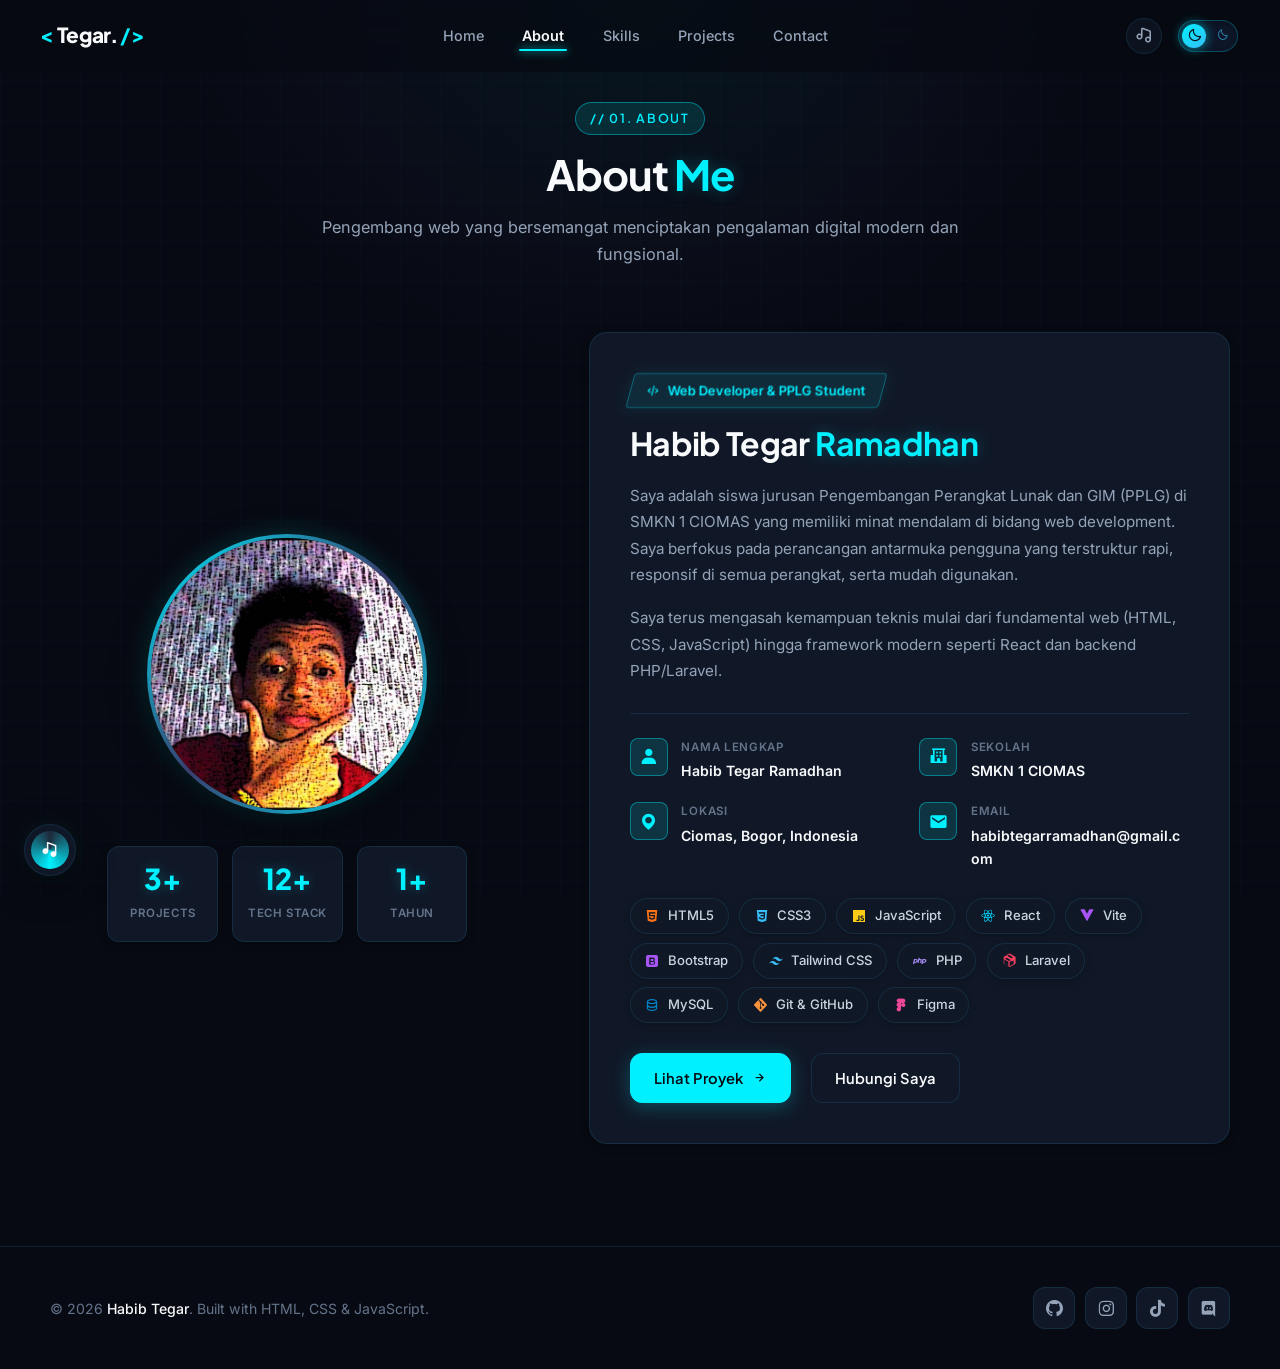
==== about.html @ 748db9e9 "feat: add preloader and global styles across all pages" ====
<!DOCTYPE html>
<html lang="id">
<head>
    <meta charset="UTF-8" />
    <meta name="viewport" content="width=device-width, initial-scale=1.0" />
    <meta name="description" content="About Habib Tegar Ramadhan - Web Developer from SMKN 1 CIOMAS." />
    <title>About | Habib Tegar</title>
    <link rel="preconnect" href="https://fonts.googleapis.com" />
    <link rel="preconnect" href="https://fonts.gstatic.com" crossorigin />
    <link href="https://fonts.googleapis.com/css2?family=Inter:wght@300;400;500;600;700&family=Plus+Jakarta+Sans:wght@400;500;600;700;800&display=swap" rel="stylesheet" />
    <link href="https://unpkg.com/boxicons@2.1.4/css/boxicons.min.css" rel="stylesheet" />
    <link rel="stylesheet" href="css/global.css" />
    <link rel="stylesheet" href="css/about.css" />
    <link rel="stylesheet" href="css/music-player.css" />

    <!-- Prevent Theme FOUC -->
    <script>
        (function() {
            try {
                var theme = localStorage.getItem('portfolio-theme') || 'dark';
                document.documentElement.setAttribute('data-theme', theme);
            } catch (e) {}
        })();
    </script>
</head>
<body>
    <!-- ===== PRELOADER / LOADING SCREEN ===== -->
    <div id="preloader" class="preloader">
        <div class="preloader-content">
            <div class="tech-spinner">
                <div class="spinner-ring outer"></div>
                <div class="spinner-ring inner"></div>
                <div class="spinner-core"></div>
            </div>
            <p class="preloader-text">INITIALIZING SYSTEM<span class="cursor-blink">...</span></p>
        </div>
    </div>

    <nav class="navbar" id="navbar">
        <a href="index.html" class="logo">
            <span class="logo-bracket">&lt; </span>Tegar.<span class="logo-bracket"> /&gt;</span>
        </a>
        <ul class="nav-links" id="navLinks">
            <li><a href="index.html" class="nav-link">Home</a></li>
            <li><a href="about.html" class="nav-link active">About</a></li>
            <li><a href="skill.html" class="nav-link">Skills</a></li>
            <li><a href="projek.html" class="nav-link">Projects</a></li>
            <li><a href="contact.html" class="nav-link">Contact</a></li>
        </ul>
        <div class="nav-actions">
            <button class="nav-music-btn" id="navMusicBtn" type="button" aria-label="Putar Musik" title="Putar Musik">
                <i class='bx bx-music' id="navMusicIcon"></i>
            </button>
            <button class="theme-toggle" id="themeToggle" type="button" aria-label="Ganti ke Light Mode" title="Ganti Mode Tema">
                <span class="theme-toggle-track">
                    <span class="theme-toggle-icon-sun" aria-hidden="true"><i class='bx bx-sun'></i></span>
                    <span class="theme-toggle-icon-moon" aria-hidden="true"><i class='bx bx-moon'></i></span>
                    <span class="theme-toggle-thumb">
                        <i class='bx bx-moon thumb-icon-moon' aria-hidden="true"></i>
                        <i class='bx bx-sun thumb-icon-sun' aria-hidden="true"></i>
                    </span>
                </span>
            </button>
            <button class="hamburger" id="hamburger" aria-label="Toggle menu" aria-expanded="false">
                <span></span><span></span><span></span>
            </button>
        </div>
        <div class="nav-overlay" id="navOverlay"></div>
    </nav>

    <section class="about-section" id="about">
        <div class="about-container">
            <div class="section-header" data-aos="fade-up">
                <span class="section-tag">// 01. ABOUT</span>
                <h1 class="section-title">About <span class="accent-text">Me</span></h1>
                <p class="section-subtitle">Pengembang web yang bersemangat menciptakan pengalaman digital modern dan fungsional.</p>
            </div>

            <div class="about-grid">
                <!-- Left Column: Photo & Stats -->
                <div class="about-left-col" data-aos="fade-up">
                    <div class="about-photo-wrapper">
                        <img src="img/webcam-toy-photo2.jpg" alt="Habib Tegar" class="about-photo" />
                    </div>
                    <div class="stats-row">
                        <div class="stat-card">
                            <span class="stat-number" id="projects-done-count" data-count="3">0</span>
                            <span class="stat-label">Projects</span>
                        </div>
                        <div class="stat-card">
                            <span class="stat-number" data-count="12">0</span>
                            <span class="stat-label">Tech Stack</span>
                        </div>
                        <div class="stat-card">
                            <span class="stat-number" data-count="1">0</span>
                            <span class="stat-label">Tahun</span>
                        </div>
                    </div>
                </div>

                <!-- Right Column: Bio & Info Details -->
                <div class="about-right-col" data-aos="fade-up" data-aos-delay="100">
                    <div class="about-bio-card">
                        <div class="about-role-tag">
                            <i class='bx bx-code-alt'></i>
                            <span>Web Developer &amp; PPLG Student</span>
                        </div>
                        <h2 class="about-heading">Habib Tegar <span class="accent-text">Ramadhan</span></h2>
                        
                        <p class="about-text">
                            Saya adalah siswa jurusan Pengembangan Perangkat Lunak dan GIM (PPLG) di SMKN 1 CIOMAS yang memiliki minat mendalam di bidang web development. Saya berfokus pada perancangan antarmuka pengguna yang terstruktur rapi, responsif di semua perangkat, serta mudah digunakan.
                        </p>
                        <p class="about-text">
                            Saya terus mengasah kemampuan teknis mulai dari fundamental web (HTML, CSS, JavaScript) hingga framework modern seperti React dan backend PHP/Laravel.
                        </p>

                        <!-- Details Grid -->
                        <div class="about-details-grid">
                            <div class="detail-item">
                                <div class="detail-icon"><i class='bx bxs-user'></i></div>
                                <div class="detail-meta">
                                    <span class="detail-label">Nama Lengkap</span>
                                    <span class="detail-value">Habib Tegar Ramadhan</span>
                                </div>
                            </div>
                            <div class="detail-item">
                                <div class="detail-icon"><i class='bx bxs-school'></i></div>
                                <div class="detail-meta">
                                    <span class="detail-label">Sekolah</span>
                                    <span class="detail-value">SMKN 1 CIOMAS</span>
                                </div>
                            </div>
                            <div class="detail-item">
                                <div class="detail-icon"><i class='bx bxs-map'></i></div>
                                <div class="detail-meta">
                                    <span class="detail-label">Lokasi</span>
                                    <span class="detail-value">Ciomas, Bogor, Indonesia</span>
                                </div>
                            </div>
                            <div class="detail-item">
                                <div class="detail-icon"><i class='bx bxs-envelope'></i></div>
                                <div class="detail-meta">
                                    <span class="detail-label">Email</span>
                                    <a href="mailto:habibtegarramadhan@gmail.com" class="detail-value">habibtegarramadhan@gmail.com</a>
                                </div>
                            </div>
                        </div>

                        <!-- Skill Pills (Tech Stack Badges) -->
                        <div class="skills-pills">
                            <span class="skill-pill skill-pill-html"><i class='bx bxl-html5'></i> HTML5</span>
                            <span class="skill-pill skill-pill-css"><i class='bx bxl-css3'></i> CSS3</span>
                            <span class="skill-pill skill-pill-js"><i class='bx bxl-javascript'></i> JavaScript</span>
                            <span class="skill-pill skill-pill-react"><i class='bx bxl-react'></i> React</span>
                            <span class="skill-pill skill-pill-vite"><svg viewBox="0 0 24 24" fill="currentColor"><path d="M21.578 3.036L12.784 18.57a.9.9 0 0 1-1.568 0L2.422 3.036a.9.9 0 0 1 .784-1.343h4.632c.338 0 .647.19.799.493L12 8.79l3.363-6.604a.9.9 0 0 1 .8-.493h4.631a.9.9 0 0 1 .784 1.343z"/></svg> Vite</span>
                            <span class="skill-pill skill-pill-bootstrap"><i class='bx bxl-bootstrap'></i> Bootstrap</span>
                            <span class="skill-pill skill-pill-tailwind"><i class='bx bxl-tailwind-css'></i> Tailwind CSS</span>
                            <span class="skill-pill skill-pill-php"><i class='bx bxl-php'></i> PHP</span>
                            <span class="skill-pill skill-pill-laravel"><svg viewBox="0 0 24 24" fill="currentColor" xmlns="http://www.w3.org/2000/svg"><path d="m20.942 5.093-6.974-4.026a1.94 1.94 0 0 0-1.936 0L5.058 5.093A1.936 1.936 0 0 0 4.09 6.77v8.052c0 .694.37 1.334.968 1.677l6.974 4.026c.6.346 1.336.346 1.936 0l6.974-4.026a1.937 1.937 0 0 0 .968-1.677V6.77c0-.694-.37-1.334-.968-1.677ZM12 2.766l6.006 3.468-2.616 1.51L9.384 4.276 12 2.766Zm-1 16.968-6.006-3.468V9.702l6.006 3.468v6.564Zm1-7.72L5.994 8.546l2.616-1.51 6.006 3.468-2.616 1.51Zm7 4.252-6.006 3.468v-6.564l2.616-1.51V13.2l3.39-1.956v3.022Z"/></svg> Laravel</span>
                            <span class="skill-pill skill-pill-mysql"><i class='bx bx-data'></i> MySQL</span>
                            <span class="skill-pill skill-pill-git"><i class='bx bxl-git'></i> Git &amp; GitHub</span>
                            <span class="skill-pill skill-pill-figma"><i class='bx bxl-figma'></i> Figma</span>
                        </div>

                        <div class="about-actions">
                            <a href="projek.html" class="btn btn-primary">
                                <span>Lihat Proyek</span>
                                <i class='bx bx-right-arrow-alt'></i>
                            </a>
                            <a href="contact.html" class="btn btn-outline">
                                <span>Hubungi Saya</span>
                            </a>
                        </div>
                    </div>
                </div>
            </div>
        </div>
    </section>

    <!-- ===== FOOTER ===== -->
    <footer class="site-footer">
        <div class="footer-content">
            <p class="footer-text">&copy; 2026 <span>Habib Tegar</span>. Built with HTML, CSS &amp; JavaScript.</p>
            <div class="footer-social">
                <a href="https://github.com/habibtegar" target="_blank" rel="noopener" class="social-link" aria-label="GitHub"><i class='bx bxl-github'></i></a>
                <a href="https://www.instagram.com/hbibtegar_" target="_blank" rel="noopener" class="social-link" aria-label="Instagram"><i class='bx bxl-instagram'></i></a>
                <a href="https://www.tiktok.com/@garrzyy_" target="_blank" rel="noopener" class="social-link" aria-label="TikTok"><i class='bx bxl-tiktok'></i></a>
                <a href="https://discord.com/users/1358819591249203414" target="_blank" rel="noopener" class="social-link" aria-label="Discord"><i class='bx bxl-discord'></i></a>
            </div>
        </div>
    </footer>

    <script src="js/projects-data.js"></script>
    <script src="js/main.js"></script>
    <script src="js/music-player.js"></script>
</body>
</html>
---- css/global.css ----
/* ============================================
   GLOBAL CSS — Modern Dark & Light Mode Support
   Habib Tegar Portfolio
   ============================================ */

@import url('https://fonts.googleapis.com/css2?family=Inter:wght@300;400;500;600;700&family=Plus+Jakarta+Sans:wght@400;500;600;700;800&display=swap');

/* ===== CSS DESIGN TOKENS (DARK MODE DEFAULT) ===== */
:root {
    color-scheme: dark;

    /* Rich Dark Canvas */
    --bg:                    #070a12;
    --bg-alt:                #0c121e;
    --bg-secondary:          #111a2c;
    --surface:               #101827;
    --surface-hover:         #172236;
    --surface-border:        rgba(56, 189, 248, 0.12);
    --surface-border-hover:  rgba(0, 240, 255, 0.4);

    /* Primary Accent: Vibrant Cyan / Electric Blue */
    --cyan:                  #00f0ff;
    --cyan-dim:              rgba(0, 240, 255, 0.12);
    --cyan-glow:             rgba(0, 240, 255, 0.25);
    --accent:                var(--cyan);
    --accent-dim:            var(--cyan-dim);
    --accent-glow:           var(--cyan-glow);

    /* Secondary Accent: Futuristic Electric Purple */
    --purple:                #818cf8;
    --purple-dim:            rgba(129, 140, 248, 0.12);
    --purple-glow:           rgba(129, 140, 248, 0.25);

    /* Text Colors */
    --text-primary:          #f8fafc;
    --text-secondary:        #94a3b8;
    --text-muted:            #64748b;
    --text-light:            #cbd5e1;

    /* Status Colors */
    --success:               #22c55e;

    /* Layout & Radius */
    --nav-h:                 72px;
    --radius-sm:             8px;
    --radius-md:             12px;
    --radius-lg:             18px;
    --radius-full:           9999px;

    /* Spacing */
    --container-max:         1180px;
    --section-pad-x:         clamp(1.25rem, 5vw, 2.5rem);
    --section-pad-y:         clamp(4.5rem, 8vw, 7rem);

    /* Shadows & Glows */
    --shadow-sm:             0 2px 10px rgba(0, 0, 0, 0.3);
    --shadow-md:             0 8px 25px rgba(0, 0, 0, 0.45);
    --shadow-lg:             0 16px 45px rgba(0, 0, 0, 0.55);
    --shadow-cyan:           0 0 20px rgba(0, 240, 255, 0.2);

    /* Background FX */
    --grid-line:             rgba(0, 240, 255, 0.018);
    --ambient-glow:          radial-gradient(ellipse at 50% 0%, rgba(0, 240, 255, 0.05) 0%, rgba(129, 140, 248, 0.03) 45%, transparent 70%);

    /* Navbar */
    --nav-bg:                rgba(7, 10, 18, 0.65);
    --nav-bg-scrolled:       rgba(7, 10, 18, 0.92);
    --nav-border:            transparent;
    --nav-border-scrolled:   var(--surface-border);

    /* Primary Button */
    --btn-primary-bg:        var(--cyan);
    --btn-primary-text:      #070a12;
    --btn-primary-hover:     #1ae8f8;
    --btn-primary-shadow:    0 4px 18px rgba(0, 240, 255, 0.25);
    --btn-primary-hover-shadow: 0 6px 24px rgba(0, 240, 255, 0.4);

    /* Form Inputs */
    --input-bg:              var(--bg-secondary);
    --input-border:          var(--surface-border);

    /* Photo & Badges */
    --photo-border-grad:     linear-gradient(135deg, var(--cyan) 0%, rgba(129, 140, 248, 0.4) 50%, var(--cyan) 100%);
    --photo-shadow:          0 10px 35px rgba(0, 0, 0, 0.6), 0 0 25px rgba(0, 240, 255, 0.22);
    --photo-shadow-hover:    0 14px 45px rgba(0, 0, 0, 0.7), 0 0 35px rgba(0, 240, 255, 0.35);
    --tech-badge-bg:         rgba(12, 18, 30, 0.92);
    --tech-badge-shadow:     0 4px 20px rgba(0, 0, 0, 0.55);

    /* Music Player */
    --player-bg:             rgba(16, 24, 39, 0.94);
    --player-shadow:         0 10px 35px rgba(0, 0, 0, 0.55), 0 0 20px rgba(0, 240, 255, 0.08);
    --disc-bg:               #1e293b;

    /* Theme Toggle Switch */
    --toggle-track-bg:       #0d1527;
    --toggle-track-border:   rgba(0, 240, 255, 0.25);
    --toggle-thumb-bg:       linear-gradient(135deg, #00f0ff, #38bdf8);
    --toggle-thumb-color:    #070a12;
    --toggle-thumb-shadow:   0 0 12px rgba(0, 240, 255, 0.6);

    --transition:            0.28s cubic-bezier(0.4, 0, 0.2, 1);
}

/* ===== LIGHT MODE DESIGN TOKENS ===== */
[data-theme="light"] {
    color-scheme: light;

    /* Clean, Elegant Light Canvas */
    --bg:                    #f8fafc;
    --bg-alt:                #f1f5f9;
    --bg-secondary:          #eef2f7;
    --surface:               #ffffff;
    --surface-hover:         #f8fafc;
    --surface-border:        rgba(15, 23, 42, 0.09);
    --surface-border-hover:  rgba(2, 132, 199, 0.38);

    /* Soft, Vibrant Cyan / Sky Accent */
    --cyan:                  #0284c7;
    --cyan-dim:              rgba(2, 132, 199, 0.09);
    --cyan-glow:             rgba(2, 132, 199, 0.16);
    --accent:                var(--cyan);
    --accent-dim:            var(--cyan-dim);
    --accent-glow:           var(--cyan-glow);

    /* Secondary Accent */
    --purple:                #6366f1;
    --purple-dim:            rgba(99, 102, 241, 0.09);
    --purple-glow:           rgba(99, 102, 241, 0.16);

    /* Text Colors - High contrast Charcoal & Navy */
    --text-primary:          #0f172a;
    --text-secondary:        #475569;
    --text-muted:            #64748b;
    --text-light:            #334155;

    /* Status Colors */
    --success:               #16a34a;

    /* Shadows in Light Mode */
    --shadow-sm:             0 2px 8px rgba(15, 23, 42, 0.04);
    --shadow-md:             0 8px 24px rgba(15, 23, 42, 0.07);
    --shadow-lg:             0 16px 36px rgba(15, 23, 42, 0.1);
    --shadow-cyan:           0 0 20px rgba(2, 132, 199, 0.12);

    /* Background FX */
    --grid-line:             rgba(2, 132, 199, 0.035);
    --ambient-glow:          radial-gradient(ellipse at 50% 0%, rgba(2, 132, 199, 0.06) 0%, rgba(99, 102, 241, 0.035) 45%, transparent 70%);

    /* Navbar */
    --nav-bg:                rgba(248, 250, 252, 0.8);
    --nav-bg-scrolled:       rgba(255, 255, 255, 0.94);
    --nav-border:            transparent;
    --nav-border-scrolled:   rgba(15, 23, 42, 0.08);

    /* Primary Button */
    --btn-primary-bg:        #0284c7;
    --btn-primary-text:      #ffffff;
    --btn-primary-hover:     #0369a1;
    --btn-primary-shadow:    0 4px 16px rgba(2, 132, 199, 0.28);
    --btn-primary-hover-shadow: 0 6px 22px rgba(2, 132, 199, 0.4);

    /* Form Inputs */
    --input-bg:              #f8fafc;
    --input-border:          rgba(15, 23, 42, 0.12);

    /* Photo & Badges */
    --photo-border-grad:     linear-gradient(135deg, #0284c7 0%, #818cf8 50%, #0284c7 100%);
    --photo-shadow:          0 10px 30px rgba(15, 23, 42, 0.12), 0 0 20px rgba(2, 132, 199, 0.15);
    --photo-shadow-hover:    0 14px 40px rgba(15, 23, 42, 0.18), 0 0 30px rgba(2, 132, 199, 0.25);
    --tech-badge-bg:         rgba(255, 255, 255, 0.94);
    --tech-badge-shadow:     0 4px 18px rgba(15, 23, 42, 0.08);

    /* Music Player */
    --player-bg:             rgba(255, 255, 255, 0.94);
    --player-shadow:         0 10px 35px rgba(15, 23, 42, 0.12), 0 0 20px rgba(2, 132, 199, 0.06);
    --disc-bg:               #dde3ed;

    /* Theme Toggle Switch */
    --toggle-track-bg:       #e2e8f0;
    --toggle-track-border:   rgba(2, 132, 199, 0.28);
    --toggle-thumb-bg:       linear-gradient(135deg, #f59e0b, #fbbf24);
    --toggle-thumb-color:    #ffffff;
    --toggle-thumb-shadow:   0 0 12px rgba(245, 158, 11, 0.55);
}

/* ===== SMOOTH THEME SWITCHING TRANSITION ===== */
html.theme-transition,
html.theme-transition *,
html.theme-transition *::before,
html.theme-transition *::after {
    transition: background-color 0.38s ease, 
                color 0.3s ease, 
                border-color 0.35s ease, 
                box-shadow 0.38s ease,
                fill 0.3s ease !important;
    transition-delay: 0s !important;
}

/* ===== BASE RESET ===== */
*, *::before, *::after {
    margin: 0;
    padding: 0;
    box-sizing: border-box;
}

html {
    scroll-behavior: smooth;
    overflow-x: hidden;
}

body {
    font-family: 'Inter', -apple-system, BlinkMacSystemFont, 'Segoe UI', Roboto, sans-serif;
    background-color: var(--bg);
    color: var(--text-primary);
    line-height: 1.65;
    overflow-x: hidden;
    min-height: 100vh;
    position: relative;
    -webkit-font-smoothing: antialiased;
    -moz-osx-font-smoothing: grayscale;
    transition: background-color var(--transition), color var(--transition);
}

/* Subtle futuristic background grid texture */
body::before {
    content: '';
    position: fixed;
    inset: 0;
    background-image: 
        linear-gradient(var(--grid-line) 1px, transparent 1px),
        linear-gradient(90deg, var(--grid-line) 1px, transparent 1px);
    background-size: 40px 40px;
    pointer-events: none;
    z-index: 0;
    transition: background-image 0.4s ease;
}

/* Subtle top ambient radial glow */
body::after {
    content: '';
    position: fixed;
    top: 0;
    left: 50%;
    transform: translateX(-50%);
    width: 1000px;
    height: 400px;
    background: var(--ambient-glow);
    pointer-events: none;
    z-index: 0;
    transition: background 0.4s ease;
}

img {
    max-width: 100%;
    height: auto;
    display: block;
}

a {
    text-decoration: none;
    color: inherit;
    transition: color var(--transition);
}

button {
    cursor: pointer;
    font-family: inherit;
    border: none;
    background: transparent;
}

ul {
    list-style: none;
}

/* Headings */
h1, h2, h3, h4, h5, h6 {
    font-family: 'Plus Jakarta Sans', sans-serif;
    font-weight: 700;
    color: var(--text-primary);
    line-height: 1.25;
    transition: color var(--transition);
}

.accent-text {
    color: var(--cyan);
    text-shadow: 0 0 15px var(--cyan-glow);
    transition: color var(--transition), text-shadow var(--transition);
}

.purple-text {
    color: var(--purple);
    transition: color var(--transition);
}

/* ===== SECTION HEADER ===== */
.section-header {
    text-align: center;
    max-width: 700px;
    margin: 0 auto clamp(2.5rem, 5vw, 4rem);
    position: relative;
    z-index: 1;
}

.section-tag {
    display: inline-flex;
    align-items: center;
    gap: 0.5rem;
    font-family: 'Plus Jakarta Sans', sans-serif;
    font-size: 0.78rem;
    font-weight: 600;
    text-transform: uppercase;
    letter-spacing: 0.14em;
    color: var(--cyan);
    background: var(--cyan-dim);
    padding: 0.3rem 0.85rem;
    border-radius: var(--radius-full);
    border: 1px solid var(--surface-border-hover);
    margin-bottom: 0.85rem;
    transition: color var(--transition), background-color var(--transition), border-color var(--transition);
}

.section-title {
    font-size: clamp(1.9rem, 4vw, 2.6rem);
    letter-spacing: -0.025em;
    margin-bottom: 0.85rem;
}

.section-subtitle {
    font-size: clamp(0.92rem, 2vw, 1.02rem);
    color: var(--text-secondary);
    line-height: 1.65;
    transition: color var(--transition);
}

/* ===== NAVBAR ===== */
.navbar {
    position: fixed;
    top: 0;
    left: 0;
    width: 100%;
    height: var(--nav-h);
    display: flex;
    align-items: center;
    justify-content: space-between;
    padding: 0 var(--section-pad-x);
    z-index: 1000;
    background: var(--nav-bg);
    backdrop-filter: blur(16px);
    -webkit-backdrop-filter: blur(16px);
    border-bottom: 1px solid var(--nav-border);
    transition: background-color var(--transition), border-color var(--transition), box-shadow var(--transition);
}

.navbar.scrolled {
    background: var(--nav-bg-scrolled);
    border-bottom: 1px solid var(--nav-border-scrolled);
    box-shadow: var(--shadow-sm);
}

.logo {
    font-family: 'Plus Jakarta Sans', sans-serif;
    font-size: 1.3rem;
    font-weight: 800;
    letter-spacing: -0.02em;
    color: var(--text-primary);
    display: flex;
    align-items: center;
    gap: 0.2rem;
    transition: color var(--transition);
}

.logo-bracket {
    color: var(--cyan);
    font-weight: 700;
    transition: color var(--transition);
}

/* Desktop Navigation Links */
.nav-links {
    display: flex;
    align-items: center;
    gap: 2rem;
}

.nav-link {
    font-size: 0.9rem;
    font-weight: 500;
    color: var(--text-secondary);
    padding: 0.4rem 0.2rem;
    position: relative;
    transition: color var(--transition);
}

.nav-link::after {
    content: '';
    position: absolute;
    bottom: 0;
    left: 0;
    width: 0;
    height: 2px;
    background: var(--cyan);
    box-shadow: 0 0 8px var(--cyan);
    border-radius: 2px;
    transition: width var(--transition), background-color var(--transition), box-shadow var(--transition);
}

.nav-link:hover {
    color: var(--text-primary);
}

.nav-link:hover::after,
.nav-link.active::after {
    width: 100%;
}

.nav-link.active {
    color: var(--text-primary);
    font-weight: 600;
}

/* ===== NAVBAR ACTIONS (Toggle & Hamburger) ===== */
.nav-actions {
    display: flex;
    align-items: center;
    gap: 0.85rem;
    z-index: 1001;
}

/* ===== PREMIUM THEME TOGGLE BUTTON ===== */
.theme-toggle {
    background: transparent;
    border: none;
    padding: 2px;
    cursor: pointer;
    display: inline-flex;
    align-items: center;
    justify-content: center;
    border-radius: var(--radius-full);
    outline: none;
    -webkit-tap-highlight-color: transparent;
}

.theme-toggle:focus-visible {
    box-shadow: 0 0 0 2px var(--cyan);
}

.theme-toggle-track {
    position: relative;
    width: 60px;
    height: 32px;
    border-radius: 9999px;
    background: var(--toggle-track-bg);
    border: 1px solid var(--toggle-track-border);
    display: flex;
    align-items: center;
    justify-content: space-between;
    padding: 0 7px;
    box-shadow: inset 0 2px 5px rgba(0, 0, 0, 0.25);
    transition: background-color var(--transition), border-color var(--transition), box-shadow var(--transition);
    user-select: none;
}

.theme-toggle:hover .theme-toggle-track {
    border-color: var(--cyan);
    box-shadow: inset 0 2px 5px rgba(0, 0, 0, 0.15), 0 0 14px var(--cyan-glow);
}

.theme-toggle-icon-sun,
.theme-toggle-icon-moon {
    font-size: 0.85rem;
    line-height: 1;
    display: flex;
    align-items: center;
    justify-content: center;
    pointer-events: none;
    transition: opacity 0.3s ease, transform 0.3s ease, color 0.3s ease;
}

.theme-toggle-icon-sun {
    color: #f59e0b;
    opacity: 0.5;
    transform: scale(0.9);
}

.theme-toggle-icon-moon {
    color: #38bdf8;
    opacity: 0.6;
    transform: scale(0.9);
}

/* Animated Knob */
.theme-toggle-thumb {
    position: absolute;
    top: 3px;
    left: 3px;
    width: 24px;
    height: 24px;
    border-radius: 50%;
    background: var(--toggle-thumb-bg);
    box-shadow: var(--toggle-thumb-shadow);
    display: flex;
    align-items: center;
    justify-content: center;
    color: var(--toggle-thumb-color);
    font-size: 0.95rem;
    transition: transform 0.38s cubic-bezier(0.34, 1.4, 0.64, 1), 
                background 0.35s ease, 
                color 0.35s ease, 
                box-shadow 0.35s ease;
    overflow: hidden;
}

.theme-toggle:active .theme-toggle-thumb {
    transform: scale(0.92);
}

/* Dark Mode Icon State (Default) */
.thumb-icon-moon {
    opacity: 1;
    transform: rotate(0deg) scale(1);
    transition: transform 0.35s ease, opacity 0.3s ease;
}

.thumb-icon-sun {
    position: absolute;
    opacity: 0;
    transform: rotate(-90deg) scale(0.4);
    transition: transform 0.35s ease, opacity 0.3s ease;
}

/* Light Mode State */
[data-theme="light"] .theme-toggle-thumb {
    transform: translateX(28px);
}

[data-theme="light"] .theme-toggle:active .theme-toggle-thumb {
    transform: translateX(28px) scale(0.92);
}

[data-theme="light"] .thumb-icon-moon {
    opacity: 0;
    transform: rotate(90deg) scale(0.4);
}

[data-theme="light"] .thumb-icon-sun {
    opacity: 1;
    transform: rotate(0deg) scale(1);
}

[data-theme="light"] .theme-toggle-icon-sun {
    opacity: 0.95;
    transform: scale(1.05);
}

[data-theme="light"] .theme-toggle-icon-moon {
    opacity: 0.3;
    transform: scale(0.85);
}

/* Mobile Hamburger Menu */
.hamburger {
    display: none;
    flex-direction: column;
    justify-content: center;
    align-items: center;
    gap: 5px;
    width: 40px;
    height: 40px;
    border-radius: var(--radius-sm);
    background: var(--surface);
    border: 1px solid var(--surface-border);
    transition: background-color var(--transition), border-color var(--transition), box-shadow var(--transition);
    z-index: 1001;
}

.hamburger span {
    display: block;
    width: 20px;
    height: 2px;
    background: var(--text-primary);
    border-radius: 2px;
    transition: transform 0.25s ease, opacity 0.25s ease, background-color var(--transition);
}

.hamburger.open span:nth-child(1) {
    transform: translateY(7px) rotate(45deg);
}

.hamburger.open span:nth-child(2) {
    opacity: 0;
}

.hamburger.open span:nth-child(3) {
    transform: translateY(-7px) rotate(-45deg);
}

.nav-overlay {
    position: fixed;
    inset: 0;
    background: rgba(0, 0, 0, 0.65);
    backdrop-filter: blur(6px);
    z-index: 998;
    opacity: 0;
    visibility: hidden;
    transition: opacity var(--transition), visibility var(--transition);
}

.nav-overlay.show {
    opacity: 1;
    visibility: visible;
}

/* ===== BUTTONS ===== */
.btn {
    display: inline-flex;
    align-items: center;
    justify-content: center;
    gap: 0.55rem;
    padding: 0.75rem 1.45rem;
    font-family: 'Plus Jakarta Sans', sans-serif;
    font-size: 0.92rem;
    font-weight: 600;
    border-radius: var(--radius-md);
    transition: transform var(--transition), background-color var(--transition), border-color var(--transition), box-shadow var(--transition), color var(--transition);
    cursor: pointer;
    white-space: nowrap;
    position: relative;
    overflow: hidden;
}

.btn-primary {
    background: var(--btn-primary-bg);
    color: var(--btn-primary-text);
    border: 1px solid var(--btn-primary-bg);
    box-shadow: var(--btn-primary-shadow);
}

.btn-primary:hover {
    background: var(--btn-primary-hover);
    border-color: var(--btn-primary-hover);
    transform: translateY(-2px);
    box-shadow: var(--btn-primary-hover-shadow);
}

.btn-outline {
    background: var(--surface);
    color: var(--text-primary);
    border: 1px solid var(--surface-border);
}

.btn-outline:hover {
    background: var(--surface-hover);
    border-color: var(--surface-border-hover);
    color: var(--cyan);
    transform: translateY(-2px);
    box-shadow: var(--shadow-sm);
}

.btn-sm {
    padding: 0.5rem 0.95rem;
    font-size: 0.82rem;
    border-radius: var(--radius-sm);
}

.btn:active {
    transform: translateY(0);
}

/* ===== SOCIAL LINKS ===== */
.social-link {
    display: inline-flex;
    align-items: center;
    justify-content: center;
    width: 42px;
    height: 42px;
    border-radius: var(--radius-md);
    background: var(--surface);
    border: 1px solid var(--surface-border);
    color: var(--text-secondary);
    font-size: 1.25rem;
    transition: transform var(--transition), color var(--transition), border-color var(--transition), background-color var(--transition), box-shadow var(--transition);
}

.social-link:hover {
    color: var(--cyan);
    background: var(--surface-hover);
    border-color: var(--surface-border-hover);
    transform: translateY(-3px);
    box-shadow: 0 4px 14px var(--cyan-glow);
}

/* ===== FOOTER ===== */
.site-footer {
    padding: 2.5rem var(--section-pad-x);
    border-top: 1px solid var(--surface-border);
    background: var(--bg);
    position: relative;
    z-index: 1;
    transition: background-color var(--transition), border-color var(--transition);
}

.footer-content {
    max-width: var(--container-max);
    margin: 0 auto;
    display: flex;
    align-items: center;
    justify-content: space-between;
    flex-wrap: wrap;
    gap: 1.25rem;
}

.footer-text {
    font-size: 0.88rem;
    color: var(--text-muted);
    transition: color var(--transition);
}

.footer-text span {
    color: var(--text-primary);
    font-weight: 500;
    transition: color var(--transition);
}

.footer-social {
    display: flex;
    gap: 0.6rem;
}

/* ===== SCROLL ANIMATION ===== */
[data-aos] {
    opacity: 0;
    transform: translateY(20px);
    transition: opacity 0.55s ease, transform 0.55s ease;
}

[data-aos].aos-animate {
    opacity: 1;
    transform: translateY(0);
}

/* ===== RESPONSIVE ===== */
@media (max-width: 768px) {
    .hamburger {
        display: flex;
    }

    .nav-links {
        position: fixed;
        top: 0;
        right: -100%;
        width: min(78vw, 300px);
        height: 100vh;
        height: 100svh;
        background: var(--bg-alt);
        border-left: 1px solid var(--surface-border);
        flex-direction: column;
        align-items: flex-start;
        padding: calc(var(--nav-h) + 1.5rem) 2rem 2rem;
        gap: 1.25rem;
        z-index: 999;
        transition: right 0.3s cubic-bezier(0.4, 0, 0.2, 1), background-color var(--transition), border-color var(--transition);
        box-shadow: -10px 0 35px rgba(0, 0, 0, 0.25);
    }

    .nav-links.open {
        right: 0;
    }

    .nav-link {
        font-size: 1.05rem;
        width: 100%;
        padding: 0.6rem 0;
    }

    /* Shrink toggle slightly on mobile */
    .theme-toggle-track {
        width: 52px;
        height: 28px;
    }

    .theme-toggle-thumb {
        width: 20px;
        height: 20px;
        font-size: 0.8rem;
    }

    [data-theme="light"] .theme-toggle-thumb {
        transform: translateX(24px);
    }

    [data-theme="light"] .theme-toggle:active .theme-toggle-thumb {
        transform: translateX(24px) scale(0.92);
    }

    .footer-content {
        flex-direction: column;
        text-align: center;
        justify-content: center;
    }
}

@media (max-width: 420px) {
    /* Very small screens: hide icon labels in toggle, keep thumb */
    .theme-toggle-icon-sun,
    .theme-toggle-icon-moon {
        display: none;
    }

    .theme-toggle-track {
        width: 44px;
        height: 26px;
        padding: 0 4px;
    }

    .theme-toggle-thumb {
        width: 18px;
        height: 18px;
        top: 3px;
        left: 3px;
        font-size: 0.7rem;
    }

    [data-theme="light"] .theme-toggle-thumb {
        transform: translateX(18px);
    }

    [data-theme="light"] .theme-toggle:active .theme-toggle-thumb {
        transform: translateX(18px) scale(0.92);
    }
}

/* ============================================
   PRELOADER / LOADING SCREEN
   ============================================ */
.preloader {
    position: fixed;
    top: 0;
    left: 0;
    width: 100vw;
    height: 100vh;
    background-color: #0b0f17;
    z-index: 999999;
    display: flex;
    align-items: center;
    justify-content: center;
    opacity: 1;
    visibility: visible;
    transition: opacity 0.6s cubic-bezier(0.4, 0, 0.2, 1), visibility 0.6s cubic-bezier(0.4, 0, 0.2, 1);
}

.preloader.loaded {
    opacity: 0;
    visibility: hidden;
    pointer-events: none;
}

.preloader-content {
    display: flex;
    flex-direction: column;
    align-items: center;
    gap: 1.5rem;
}

/* Modern Tech Concentric Spinner */
.tech-spinner {
    position: relative;
    width: 64px;
    height: 64px;
    display: flex;
    align-items: center;
    justify-content: center;
}

/* Outer neon cyan ring */
.spinner-ring.outer {
    position: absolute;
    inset: 0;
    border-radius: 50%;
    border: 3px solid transparent;
    border-top-color: #00f2fe;
    border-right-color: #00f2fe;
    box-shadow: 0 0 15px rgba(0, 242, 254, 0.35);
    animation: techSpin 1.2s cubic-bezier(0.5, 0, 0.5, 1) infinite;
}

/* Inner reverse ring */
.spinner-ring.inner {
    position: absolute;
    inset: 9px;
    border-radius: 50%;
    border: 2px solid transparent;
    border-bottom-color: rgba(0, 242, 254, 0.85);
    border-left-color: rgba(0, 242, 254, 0.35);
    box-shadow: 0 0 10px rgba(0, 242, 254, 0.2);
    animation: techSpinReverse 0.9s linear infinite;
}

/* Center glowing core */
.spinner-core {
    width: 8px;
    height: 8px;
    border-radius: 50%;
    background: #00f2fe;
    box-shadow: 0 0 12px #00f2fe, 0 0 20px rgba(0, 242, 254, 0.8);
    animation: corePulse 1.4s ease-in-out infinite;
}

/* Developer Monospace Text */
.preloader-text {
    font-family: 'Courier New', Consolas, Monaco, monospace;
    font-size: 0.85rem;
    font-weight: 600;
    letter-spacing: 0.25em;
    color: #00f2fe;
    text-transform: uppercase;
    text-shadow: 0 0 10px rgba(0, 242, 254, 0.5);
    margin: 0;
}

.cursor-blink {
    animation: cursorFade 1s step-end infinite;
}

/* Keyframe Animations */
@keyframes techSpin {
    0%   { transform: rotate(0deg); }
    100% { transform: rotate(360deg); }
}

@keyframes techSpinReverse {
    0%   { transform: rotate(0deg); }
    100% { transform: rotate(-360deg); }
}

@keyframes corePulse {
    0%, 100% {
        transform: scale(0.85);
        opacity: 0.7;
    }
    50% {
        transform: scale(1.2);
        opacity: 1;
        box-shadow: 0 0 16px #00f2fe, 0 0 24px rgba(0, 242, 254, 0.9);
    }
}

@keyframes cursorFade {
    0%, 100% { opacity: 1; }
    50%      { opacity: 0; }
}
---- css/about.css ----
/* ============================================
   ABOUT CSS — Modern Dark, Circular Photo & Personal Highlights
   ============================================ */

.about-section {
    padding: var(--section-pad-y) var(--section-pad-x);
    position: relative;
    z-index: 1;
}

.about-container {
    max-width: var(--container-max);
    margin: 0 auto;
}

/* ===== ABOUT GRID ===== */
.about-grid {
    display: grid;
    grid-template-columns: 1fr 1.35fr;
    gap: clamp(2.5rem, 5vw, 4.5rem);
    align-items: center;
}

/* ===== LEFT COLUMN: Circular Photo & Stats ===== */
.about-left-col {
    display: flex;
    flex-direction: column;
    align-items: center;
    gap: 2rem;
}

.about-photo-wrapper {
    position: relative;
    width: min(100%, 280px);
    aspect-ratio: 1 / 1;
    border-radius: 50%;
    padding: 4px;
    background: var(--photo-border-grad);
    box-shadow: var(--photo-shadow);
    transition: transform var(--transition), box-shadow var(--transition), background 0.4s ease;
}

.about-photo-wrapper:hover {
    transform: scale(1.02);
    box-shadow: var(--photo-shadow-hover);
}

.about-photo {
    width: 100%;
    height: 100%;
    object-fit: cover;
    object-position: center top;
    border-radius: 50%;
    background: var(--bg-alt);
    display: block;
    transition: background-color var(--transition);
}

/* Stats Row */
.stats-row {
    display: grid;
    grid-template-columns: repeat(3, 1fr);
    gap: 0.85rem;
    max-width: 360px;
    width: 100%;
}

.stat-card {
    padding: 1rem 0.6rem;
    text-align: center;
    border-radius: var(--radius-md);
    background: var(--surface);
    border: 1px solid var(--surface-border);
    box-shadow: var(--shadow-sm);
    transition: border-color var(--transition), transform var(--transition), box-shadow var(--transition), background-color var(--transition);
}

.stat-card:hover {
    border-color: var(--surface-border-hover);
    transform: translateY(-3px);
    box-shadow: 0 4px 16px var(--cyan-glow);
}

.stat-number {
    display: block;
    font-family: 'Plus Jakarta Sans', sans-serif;
    font-size: clamp(1.4rem, 2.5vw, 1.8rem);
    font-weight: 800;
    color: var(--cyan);
    text-shadow: 0 0 12px var(--cyan-glow);
    line-height: 1.1;
    margin-bottom: 0.25rem;
    transition: color var(--transition), text-shadow var(--transition);
}

.stat-label {
    font-size: 0.72rem;
    font-weight: 600;
    color: var(--text-muted);
    text-transform: uppercase;
    letter-spacing: 0.05em;
    transition: color var(--transition);
}

/* ===== RIGHT COLUMN: Bio & Info ===== */
.about-right-col {
    display: flex;
    flex-direction: column;
    gap: 1.75rem;
}

.about-bio-card {
    padding: clamp(1.75rem, 3.5vw, 2.5rem);
    border-radius: var(--radius-lg);
    background: var(--surface);
    border: 1px solid var(--surface-border);
    box-shadow: var(--shadow-sm);
    transition: background-color var(--transition), border-color var(--transition), box-shadow var(--transition);
}

/* About Role Tag — Cyberpunk Parallelogram Badge */
.about-role-tag {
    display: inline-flex;
    align-items: center;
    gap: 0.5rem;
    font-size: 0.82rem;
    font-weight: 600;
    color: var(--cyan);
    background: rgba(0, 240, 255, 0.08);
    backdrop-filter: blur(8px);
    -webkit-backdrop-filter: blur(8px);
    padding: 0.35rem 1rem;
    transform: skewX(-15deg);
    border-radius: 4px;
    border: 1px solid rgba(0, 240, 255, 0.3);
    box-shadow: 0 0 15px rgba(0, 240, 255, 0.08), inset 0 0 10px rgba(0, 240, 255, 0.04);
    margin-bottom: 0.95rem;
    transition: all var(--transition);
}

.about-role-tag:hover {
    background: rgba(0, 240, 255, 0.14);
    border-color: rgba(0, 240, 255, 0.6);
    box-shadow: 0 0 20px rgba(0, 240, 255, 0.2), inset 0 0 12px rgba(0, 240, 255, 0.08);
}

/* Counter-skew teks & ikon agar tetap tegak lurus (tidak miring) */
.about-role-tag i,
.about-role-tag span {
    display: inline-block;
    transform: skewX(15deg);
}

.about-heading {
    font-size: clamp(1.5rem, 3vw, 2rem);
    font-weight: 700;
    margin-bottom: 1.25rem;
    letter-spacing: -0.02em;
    transition: color var(--transition);
}

.about-text {
    font-size: 0.95rem;
    line-height: 1.75;
    color: var(--text-secondary);
    margin-bottom: 1rem;
    transition: color var(--transition);
}

.about-text:last-of-type {
    margin-bottom: 1.75rem;
}

/* Details Grid */
.about-details-grid {
    display: grid;
    grid-template-columns: 1fr 1fr;
    gap: 1.25rem;
    padding-top: 1.5rem;
    border-top: 1px solid var(--surface-border);
    margin-bottom: 1.75rem;
    transition: border-color var(--transition);
}

.detail-item {
    display: flex;
    align-items: flex-start;
    gap: 0.85rem;
}

.detail-icon {
    width: 38px;
    height: 38px;
    border-radius: var(--radius-sm);
    background: var(--cyan-dim);
    border: 1px solid var(--surface-border-hover);
    color: var(--cyan);
    display: flex;
    align-items: center;
    justify-content: center;
    font-size: 1.2rem;
    flex-shrink: 0;
}

.detail-meta {
    display: flex;
    flex-direction: column;
    min-width: 0;
}

.detail-label {
    font-size: 0.72rem;
    font-weight: 600;
    color: var(--text-muted);
    text-transform: uppercase;
    letter-spacing: 0.06em;
    margin-bottom: 0.15rem;
}

.detail-value {
    font-size: 0.88rem;
    font-weight: 600;
    color: var(--text-primary);
    overflow-wrap: break-word;
    word-break: break-word;
}

a.detail-value:hover {
    color: var(--cyan);
}

/* Skill Pills (Dark Glassmorphism Tech Stack Badges) */
.skills-pills {
    display: flex;
    flex-wrap: wrap;
    gap: 0.55rem 0.65rem;
    margin-bottom: 1.85rem;
    align-items: center;
}

.skill-pill {
    display: inline-flex;
    align-items: center;
    gap: 0.48rem;
    padding: 0.38rem 0.85rem;
    border-radius: var(--radius-full);
    background: rgba(16, 24, 39, 0.75);
    backdrop-filter: blur(8px);
    -webkit-backdrop-filter: blur(8px);
    border: 1px solid var(--surface-border);
    font-size: 0.82rem;
    font-weight: 500;
    color: var(--text-light);
    box-shadow: 0 2px 6px rgba(0, 0, 0, 0.25);
    user-select: none;
    transition: transform var(--transition), border-color var(--transition), color var(--transition), box-shadow var(--transition), background-color var(--transition);
}

.skill-pill:hover {
    transform: translateY(-2px);
    border-color: var(--cyan);
    color: var(--text-primary);
    background: rgba(0, 240, 255, 0.08);
    box-shadow: 0 4px 14px rgba(0, 240, 255, 0.18);
}

.skill-pill i,
.skill-pill svg {
    font-size: 1rem;
    width: 1rem;
    height: 1rem;
    fill: currentColor;
    display: inline-block;
    vertical-align: middle;
    flex-shrink: 0;
    transition: transform 0.2s ease;
}

.skill-pill:hover i,
.skill-pill:hover svg {
    transform: scale(1.15);
}

/* Authentic Tech Colors */
.skill-pill-html i       { color: #f97316; }
.skill-pill-css i        { color: #38bdf8; }
.skill-pill-js i         { color: #facc15; }
.skill-pill-react i      { color: #00d8ff; }
.skill-pill-vite svg     { color: #a855f7; }
.skill-pill-bootstrap i  { color: #a855f7; }
.skill-pill-tailwind i   { color: #38bdf8; }
.skill-pill-php i        { color: #a78bfa; }
.skill-pill-laravel svg  { color: #f43f5e; }
.skill-pill-mysql i      { color: #0284c7; }
.skill-pill-git i        { color: #fb923c; }
.skill-pill-figma i      { color: #ec4899; }

/* Light Mode Overrides */
[data-theme="light"] .about-role-tag {
    background: rgba(2, 132, 199, 0.08);
    border-color: rgba(2, 132, 199, 0.3);
    color: #0284c7;
    box-shadow: none;
}

[data-theme="light"] .about-role-tag:hover {
    background: rgba(2, 132, 199, 0.14);
    border-color: rgba(2, 132, 199, 0.5);
}

[data-theme="light"] .skill-pill {
    background: rgba(255, 255, 255, 0.9);
    box-shadow: 0 2px 6px rgba(15, 23, 42, 0.05);
}

[data-theme="light"] .skill-pill:hover {
    background: rgba(2, 132, 199, 0.08);
    border-color: var(--cyan);
    color: var(--cyan);
    box-shadow: 0 4px 12px rgba(2, 132, 199, 0.15);
}

/* Actions */
.about-actions {
    display: flex;
    align-items: center;
    gap: 1.25rem;
    flex-wrap: wrap;
}

/* ===== RESPONSIVE ===== */
@media (max-width: 968px) {
    .about-grid {
        grid-template-columns: 1fr;
        gap: 3rem;
    }

    .about-photo-wrapper {
        width: min(100%, 240px);
    }
}

@media (max-width: 600px) {
    .about-details-grid {
        grid-template-columns: 1fr;
        gap: 1rem;
    }

    .about-bio-card {
        padding: 1.5rem 1.25rem;
    }

    .about-actions {
        flex-direction: column;
        align-items: stretch;
    }

    .about-actions .btn {
        width: 100%;
    }
}
---- css/music-player.css ----
/* ============================================
   MUSIC PLAYER CSS — Expanded & Minimized Modes
   ============================================ */

#music-player {
    position: fixed;
    bottom: 1.5rem;
    left: 1.5rem;
    z-index: 999;
    user-select: none;
    transition: all 0.3s cubic-bezier(0.4, 0, 0.2, 1);
}

/* ===== 1. EXPANDED MODE ===== */
.player-expanded-box {
    display: flex;
    flex-direction: column;
    background: var(--player-bg);
    border: 1px solid var(--surface-border);
    backdrop-filter: blur(16px);
    -webkit-backdrop-filter: blur(16px);
    border-radius: var(--radius-md);
    box-shadow: var(--player-shadow);
    width: 250px;
    overflow: hidden;
    transition: transform 0.3s cubic-bezier(0.4, 0, 0.2, 1),
                opacity 0.25s ease,
                border-color 0.25s ease,
                box-shadow 0.25s ease,
                background-color var(--transition);
}

#music-player:not(.minimized) .player-expanded-box:hover {
    border-color: var(--surface-border-hover);
    box-shadow: var(--shadow-lg);
}

/* Header bar */
.player-header {
    display: flex;
    align-items: center;
    gap: 0.45rem;
    padding: 0.45rem 0.75rem 0.35rem;
    border-bottom: 1px solid var(--surface-border);
    transition: border-color var(--transition);
}

.player-header-dot {
    width: 6px;
    height: 6px;
    border-radius: 50%;
    background: var(--cyan);
    box-shadow: 0 0 6px var(--cyan);
    transition: background-color var(--transition), box-shadow var(--transition);
}

.player-header-icon {
    font-size: 0.85rem;
    color: var(--cyan);
    display: flex;
    align-items: center;
    transition: color var(--transition);
}

.player-header-label {
    font-family: 'Plus Jakarta Sans', sans-serif;
    font-size: 0.65rem;
    font-weight: 700;
    letter-spacing: 0.08em;
    color: var(--text-muted);
    text-transform: uppercase;
    flex: 1;
    transition: color var(--transition);
}

/* Minimize Button */
.player-minimize-btn {
    width: 28px;
    height: 24px;
    border: 1px solid var(--surface-border);
    border-radius: 6px;
    display: flex;
    align-items: center;
    justify-content: center;
    background: var(--bg-alt);
    color: var(--text-muted);
    font-size: 1.15rem;
    line-height: 1;
    transition: color var(--transition), background-color var(--transition), border-color var(--transition), transform var(--transition);
}

.player-minimize-btn:hover {
    color: var(--cyan);
    background: var(--cyan-dim);
    border-color: var(--cyan);
    transform: translateY(-1px);
}

/* Main body */
.player-body {
    display: flex;
    align-items: center;
    gap: 0.75rem;
    padding: 0.65rem 0.75rem 0.5rem;
}

/* Mini Disc Art */
.player-disc {
    position: relative;
    width: 38px;
    height: 38px;
    flex-shrink: 0;
}

.player-disc-ring {
    width: 38px;
    height: 38px;
    border-radius: 50%;
    background: conic-gradient(
        from 0deg,
        #1e293b 0%,
        var(--cyan) 50%,
        #1e293b 100%
    );
    display: flex;
    align-items: center;
    justify-content: center;
    position: relative;
    border: 1px solid var(--surface-border-hover);
    transition: border-color var(--transition);
}

.player-disc-ring::before {
    content: '';
    position: absolute;
    width: 12px;
    height: 12px;
    background: var(--bg);
    border-radius: 50%;
    border: 1px solid var(--surface-border);
    z-index: 2;
    transition: background-color var(--transition), border-color var(--transition);
}

.player-disc-ring.spinning {
    animation: discSpin 4s linear infinite;
}

.player-disc-ring.paused {
    animation: discSpin 4s linear infinite;
    animation-play-state: paused;
}

@keyframes discSpin {
    from { transform: rotate(0deg); }
    to   { transform: rotate(360deg); }
}

/* Track info */
.player-info {
    flex: 1;
    overflow: hidden;
    min-width: 0;
}

.player-title {
    font-size: 0.8rem;
    font-weight: 600;
    color: var(--text-primary);
    white-space: nowrap;
    overflow: hidden;
    text-overflow: ellipsis;
    line-height: 1.3;
    margin-bottom: 0.1rem;
    transition: color var(--transition);
}

.player-artist {
    font-size: 0.7rem;
    color: var(--text-secondary);
    white-space: nowrap;
    overflow: hidden;
    text-overflow: ellipsis;
    line-height: 1.25;
    margin-bottom: 0.3rem;
    transition: color var(--transition);
}

/* Sound Waves */
.player-waves {
    display: flex;
    align-items: flex-end;
    gap: 2px;
    height: 10px;
    margin-bottom: 0.3rem;
}

.player-wave-bar {
    width: 2px;
    border-radius: 1px;
    background: var(--cyan);
    transform-origin: bottom;
    height: 2px;
    transition: background-color var(--transition);
}

#music-player.playing .player-wave-bar:nth-child(1) { animation: wave 0.8s ease-in-out infinite; }
#music-player.playing .player-wave-bar:nth-child(2) { animation: wave 0.6s ease-in-out infinite 0.1s; }
#music-player.playing .player-wave-bar:nth-child(3) { animation: wave 0.9s ease-in-out infinite 0.2s; }
#music-player.playing .player-wave-bar:nth-child(4) { animation: wave 0.7s ease-in-out infinite 0.15s; }
#music-player.playing .player-wave-bar:nth-child(5) { animation: wave 0.85s ease-in-out infinite 0.05s; }

#music-player:not(.playing) .player-wave-bar {
    height: 2px;
    animation: none;
}

@keyframes wave {
    0%, 100% { height: 2px; }
    50%       { height: 10px; }
}

/* Progress bar */
.player-progress {
    width: 100%;
    height: 3px;
    background: var(--surface-border);
    border-radius: 2px;
    overflow: hidden;
    cursor: pointer;
    transition: background-color var(--transition);
}

.player-progress-fill {
    height: 100%;
    background: var(--cyan);
    border-radius: 2px;
    width: 0%;
    transition: width 0.25s linear, background-color var(--transition);
}

.player-time {
    display: flex;
    justify-content: flex-end;
    gap: 0.25rem;
    margin-top: 0.3rem;
    color: var(--text-muted);
    font-family: 'Inter', sans-serif;
    font-size: 0.62rem;
    font-variant-numeric: tabular-nums;
}

/* Controls */
.player-controls {
    display: flex;
    align-items: center;
    justify-content: center;
    gap: 0.4rem;
    padding: 0 0.75rem 0.6rem;
}

.player-btn {
    width: 30px;
    height: 30px;
    border-radius: 50%;
    border: none;
    background: var(--btn-primary-bg);
    color: var(--btn-primary-text);
    display: flex;
    align-items: center;
    justify-content: center;
    cursor: pointer;
    font-size: 1rem;
    transition: transform var(--transition), background-color var(--transition), box-shadow var(--transition);
    flex-shrink: 0;
}

.player-btn:hover {
    transform: scale(1.08);
    background: var(--btn-primary-hover);
    box-shadow: var(--btn-primary-hover-shadow);
}

.player-btn:active {
    transform: scale(0.95);
}

.player-btn-sm {
    width: 26px !important;
    height: 26px !important;
    font-size: 0.85rem !important;
    background: var(--bg-alt) !important;
    color: var(--text-secondary) !important;
    border: 1px solid var(--surface-border) !important;
}

.player-btn-sm:hover {
    color: var(--cyan) !important;
    border-color: var(--surface-border-hover) !important;
    background: var(--surface-hover) !important;
}

/* ===== 2. MINIMIZED FLOATING WIDGET ===== */
.player-mini-widget {
    display: none;
    width: 52px;
    height: 52px;
    border-radius: 50%;
    background: var(--player-bg);
    border: 1.5px solid var(--surface-border);
    backdrop-filter: blur(16px);
    -webkit-backdrop-filter: blur(16px);
    box-shadow: var(--player-shadow);
    align-items: center;
    justify-content: center;
    cursor: pointer;
    position: relative;
    transition: transform var(--transition), border-color var(--transition), box-shadow var(--transition), background-color var(--transition);
}

.player-mini-widget:hover {
    transform: scale(1.1);
    border-color: var(--cyan);
    box-shadow: var(--shadow-lg), 0 0 20px var(--cyan-glow);
}

.mini-disc-ring {
    width: 38px;
    height: 38px;
    border-radius: 50%;
    background: conic-gradient(from 0deg, #1e293b 0%, var(--cyan) 50%, #1e293b 100%);
    display: flex;
    align-items: center;
    justify-content: center;
    position: relative;
}

.mini-disc-ring.spinning {
    animation: discSpin 4s linear infinite;
}

.mini-disc-ring.paused {
    animation: discSpin 4s linear infinite;
    animation-play-state: paused;
}

.mini-music-icon {
    font-size: 1.1rem;
    color: var(--text-primary);
    z-index: 2;
}

/* Pulsing aura when playing while minimized */
#music-player.minimized.playing .player-mini-widget::after {
    content: '';
    position: absolute;
    inset: -4px;
    border-radius: 50%;
    border: 1.5px solid var(--cyan);
    animation: miniPulse 2s ease-in-out infinite;
    pointer-events: none;
}

@keyframes miniPulse {
    0%, 100% { transform: scale(1);   opacity: 0.8; }
    50%       { transform: scale(1.15); opacity: 0; }
}

/* ===== MINIMIZE / EXPAND TOGGLE STATE ===== */
#music-player.minimized .player-expanded-box {
    display: none;
}

#music-player.minimized .player-mini-widget {
    display: flex;
}

/* ===== 3. NAVBAR HEADER MUSIC BUTTON ===== */
.nav-music-btn {
    width: 36px;
    height: 36px;
    border-radius: 50%;
    background: var(--bg-alt);
    border: 1px solid var(--surface-border);
    color: var(--text-secondary);
    display: inline-flex;
    align-items: center;
    justify-content: center;
    font-size: 1.15rem;
    cursor: pointer;
    position: relative;
    outline: none;
    user-select: none;
    -webkit-tap-highlight-color: transparent;
    transition: all var(--transition);
}

.nav-music-btn:hover {
    color: var(--cyan);
    border-color: var(--cyan);
    background: var(--cyan-dim);
    box-shadow: 0 0 14px var(--cyan-glow);
    transform: translateY(-1px);
}

.nav-music-btn:active {
    transform: scale(0.95);
}

.nav-music-btn:focus-visible {
    box-shadow: 0 0 0 2px var(--cyan);
}

.nav-music-btn.playing {
    color: var(--cyan);
    border-color: var(--cyan);
    background: var(--cyan-dim);
    box-shadow: 0 0 16px var(--cyan-glow);
    animation: navMusicPulse 2s ease-in-out infinite;
}

.nav-music-btn.playing i {
    animation: discSpin 3s linear infinite;
    display: inline-block;
}

@keyframes navMusicPulse {
    0%, 100% {
        box-shadow: 0 0 8px var(--cyan-glow);
    }
    50% {
        box-shadow: 0 0 20px var(--cyan-glow), 0 0 25px rgba(0, 240, 255, 0.25);
    }
}

/* ===== RESPONSIVE ===== */
@media (max-width: 640px) {
    #music-player {
        bottom: 1rem;
        left: 1rem;
    }

    .player-expanded-box {
        width: 220px;
    }

    .player-mini-widget {
        width: 48px;
        height: 48px;
    }

    .nav-music-btn {
        width: 32px;
        height: 32px;
        font-size: 1rem;
    }
}
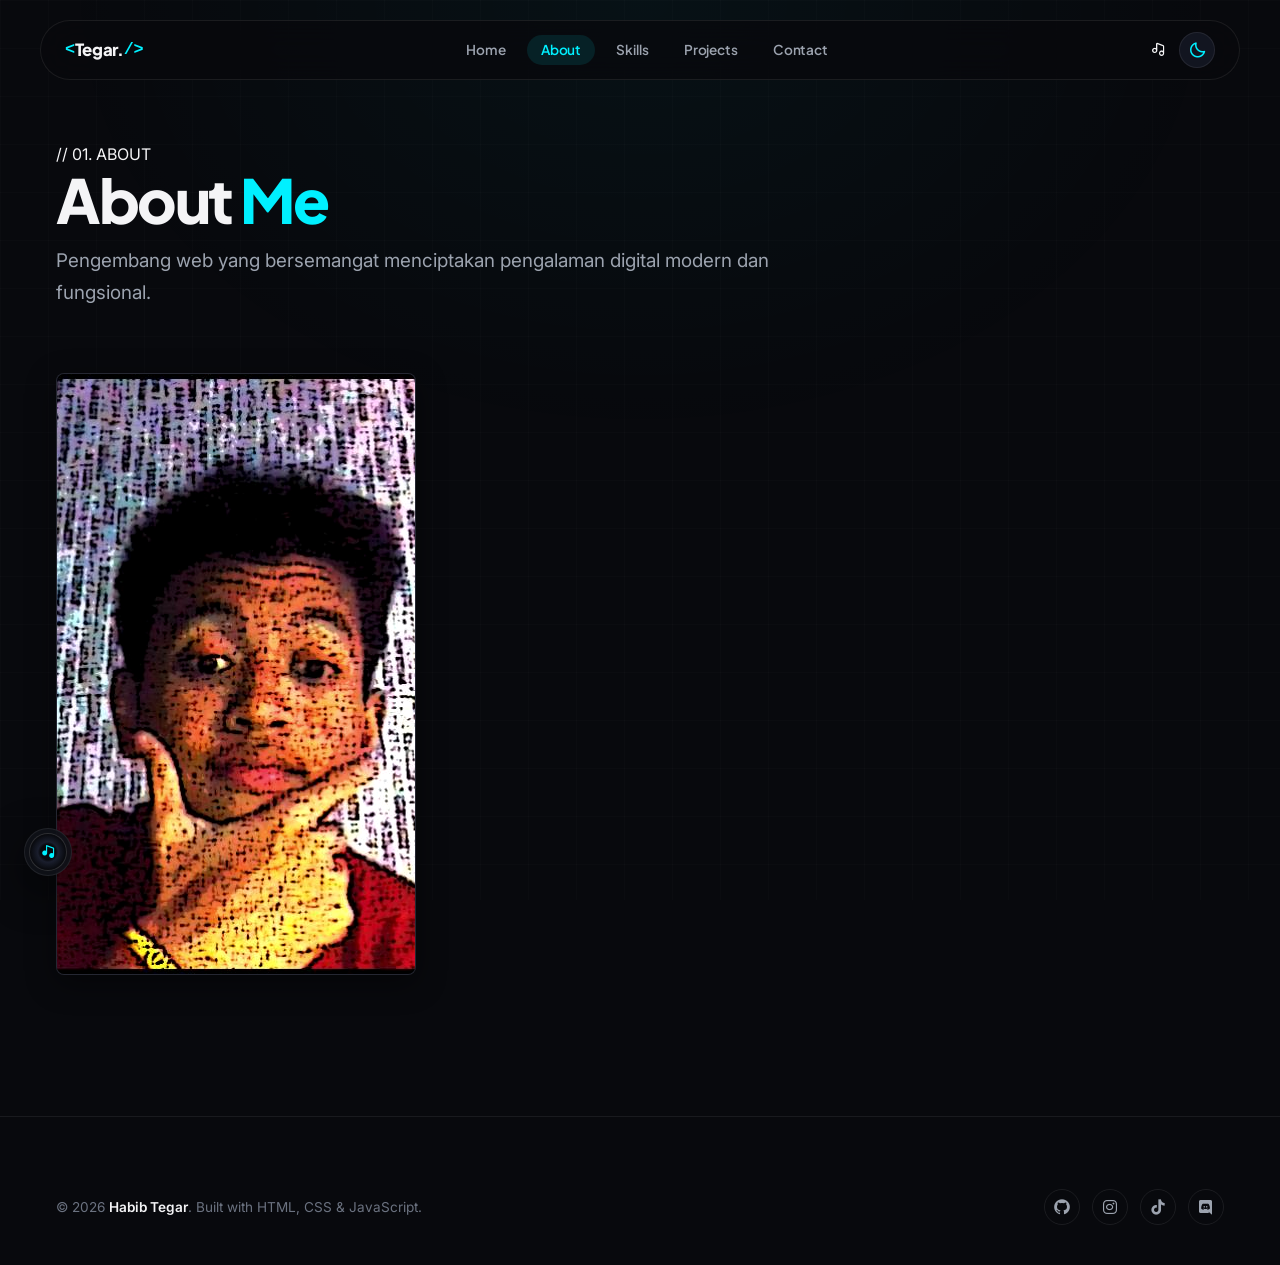
==== commit 0ae37ead: "feat: introduce modern editorial design system and complete portfolio architecture" ====
--- a/about.html
+++ b/about.html
@@ -3,8 +3,18 @@
 <head>
     <meta charset="UTF-8" />
     <meta name="viewport" content="width=device-width, initial-scale=1.0" />
-    <meta name="description" content="About Habib Tegar Ramadhan - Web Developer from SMKN 1 CIOMAS." />
-    <title>About | Habib Tegar</title>
+    <meta name="description" content="Biography and profile of Habib Tegar Ramadhan, a Web Developer from Bogor, Indonesia, focused on modern frontend architecture and clean code." />
+    <meta name="author" content="Habib Tegar Ramadhan" />
+    <meta name="robots" content="index, follow" />
+    <title>About | Habib Tegar — Web Developer</title>
+    <link rel="canonical" href="https://habibtegar.github.io/profile-tegar/about.html" />
+    <link rel="icon" type="image/png" href="img/icon.png" />
+    <meta property="og:type" content="profile" />
+    <meta property="og:url" content="https://habibtegar.github.io/profile-tegar/about.html" />
+    <meta property="og:title" content="About | Habib Tegar — Web Developer" />
+    <meta property="og:description" content="Biography and profile of Habib Tegar Ramadhan, a Web Developer from Bogor, Indonesia, focused on modern frontend architecture and clean code." />
+    <meta property="og:image" content="https://habibtegar.github.io/profile-tegar/img/habib.jpeg" />
+    <meta name="twitter:card" content="summary_large_image"
     <link rel="preconnect" href="https://fonts.googleapis.com" />
     <link rel="preconnect" href="https://fonts.gstatic.com" crossorigin />
     <link href="https://fonts.googleapis.com/css2?family=Inter:wght@300;400;500;600;700&family=Plus+Jakarta+Sans:wght@400;500;600;700;800&display=swap" rel="stylesheet" />
@@ -24,15 +34,76 @@
     </script>
 </head>
 <body>
-    <!-- ===== PRELOADER / LOADING SCREEN ===== -->
+    <!-- ===== PRELOADER / CYBERNETIC INITIALIZATION ===== -->
     <div id="preloader" class="preloader">
-        <div class="preloader-content">
-            <div class="tech-spinner">
-                <div class="spinner-ring outer"></div>
-                <div class="spinner-ring inner"></div>
-                <div class="spinner-core"></div>
-            </div>
-            <p class="preloader-text">INITIALIZING SYSTEM<span class="cursor-blink">...</span></p>
+        <!-- 1. Background Digital Grid & Ambient Radial Glow -->
+        <div class="preloader-bg-grid"></div>
+        <div class="preloader-ambient-glow"></div>
+
+        <!-- 2. Center Cyber-Reticle / Radar Rings -->
+        <div class="preloader-reticle" aria-hidden="true">
+            <div class="reticle-ring outer-ring"></div>
+            <div class="reticle-ring inner-ring"></div>
+            <div class="reticle-cross-h"></div>
+            <div class="reticle-cross-v"></div>
+        </div>
+
+        <!-- 3. Left & Right Flank Data Streams -->
+        <div class="preloader-flank flank-left" aria-hidden="true">
+            <div class="flank-line"></div>
+            <div class="flank-dot"></div>
+            <div class="flank-meta">
+                <span>SYS_BOOT // v2.6</span>
+                <span>NODE_01: ONLINE</span>
+                <span>DATA_SYNC: ACTIVE</span>
+            </div>
+        </div>
+
+        <div class="preloader-flank flank-right" aria-hidden="true">
+            <div class="flank-line"></div>
+            <div class="flank-dot"></div>
+            <div class="flank-meta">
+                <span>LAT: 12ms // ENC</span>
+                <span>0x7FA9 [SECURE]</span>
+                <span>SYS_CORE: OPTIMAL</span>
+            </div>
+        </div>
+
+        <!-- 4. Floating Ambient Particles in Center -->
+        <div class="preloader-particles" aria-hidden="true">
+            <span class="particle p1"></span>
+            <span class="particle p2"></span>
+            <span class="particle p3"></span>
+            <span class="particle p4"></span>
+            <span class="particle p5"></span>
+            <span class="particle p6"></span>
+        </div>
+
+        <!-- 5. Center Interactive Console Card (Perfect Center) -->
+        <div class="preloader-card">
+            <!-- Jajargenjang Terminal Icon Badge (>_) -->
+            <div class="preloader-skew-box">
+                <div class="skew-box-inner">
+                    <span class="terminal-prompt">&gt;</span><span class="terminal-cursor">_</span>
+                </div>
+            </div>
+
+            <!-- Cyber-Tech Monospace Bold Glowing Title -->
+            <h2 class="preloader-title">INITIALIZING SYSTEM<span class="title-dots">...</span></h2>
+
+            <!-- Futuristic Capsule Progress Bar with Spark -->
+            <div class="preloader-bar-wrap">
+                <div class="preloader-bar" id="preloaderBar">
+                    <div class="bar-streak"></div>
+                    <div class="bar-spark"></div>
+                </div>
+            </div>
+
+            <!-- Meta: Status & Cyber Percentage -->
+            <div class="preloader-meta">
+                <span class="preloader-status" id="preloaderStatus">Configuring tech stack &amp; projects...</span>
+                <span class="preloader-percent" id="preloaderPercent">0%</span>
+            </div>
         </div>
     </div>
 
@@ -80,7 +151,7 @@
                 <!-- Left Column: Photo & Stats -->
                 <div class="about-left-col" data-aos="fade-up">
                     <div class="about-photo-wrapper">
-                        <img src="img/webcam-toy-photo2.jpg" alt="Habib Tegar" class="about-photo" />
+                        <img src="img/webcam-toy-photo2.jpg" alt="Habib Tegar Ramadhan - Web Developer portrait" class="about-photo" width="480" height="600" loading="lazy" />
                     </div>
                     <div class="stats-row">
                         <div class="stat-card">
--- a/css/global.css
+++ b/css/global.css
@@ -1,120 +1,113 @@
 /* ============================================
-   GLOBAL CSS — Modern Dark & Light Mode Support
+   GLOBAL CSS — Modern Editorial Design System
    Habib Tegar Portfolio
    ============================================ */
 
-@import url('https://fonts.googleapis.com/css2?family=Inter:wght@300;400;500;600;700&family=Plus+Jakarta+Sans:wght@400;500;600;700;800&display=swap');
+@import url('https://fonts.googleapis.com/css2?family=Inter:wght@300;400;500;600;700&family=Plus+Jakarta+Sans:wght@400;500;600;700;800;900&family=Space+Grotesk:wght@500;700&display=swap');
 
 /* ===== CSS DESIGN TOKENS (DARK MODE DEFAULT) ===== */
 :root {
     color-scheme: dark;
 
-    /* Rich Dark Canvas */
-    --bg:                    #070a12;
-    --bg-alt:                #0c121e;
-    --bg-secondary:          #111a2c;
-    --surface:               #101827;
-    --surface-hover:         #172236;
-    --surface-border:        rgba(56, 189, 248, 0.12);
-    --surface-border-hover:  rgba(0, 240, 255, 0.4);
-
-    /* Primary Accent: Vibrant Cyan / Electric Blue */
+    /* Deep Editorial Dark Canvas */
+    --bg:                    #08090d;
+    --bg-alt:                #0f1118;
+    --bg-secondary:          #141722;
+    --surface:               #121520;
+    --surface-hover:         #191e2e;
+    --surface-border:        rgba(255, 255, 255, 0.08);
+    --surface-border-hover:  rgba(0, 240, 255, 0.45);
+    --border-hairline:       rgba(255, 255, 255, 0.07);
+
+    /* Primary Accent: Electric Cyan */
     --cyan:                  #00f0ff;
-    --cyan-dim:              rgba(0, 240, 255, 0.12);
-    --cyan-glow:             rgba(0, 240, 255, 0.25);
+    --cyan-dim:              rgba(0, 240, 255, 0.1);
+    --cyan-glow:             rgba(0, 240, 255, 0.22);
     --accent:                var(--cyan);
     --accent-dim:            var(--cyan-dim);
     --accent-glow:           var(--cyan-glow);
 
-    /* Secondary Accent: Futuristic Electric Purple */
+    /* Secondary Accent: Slate Violet */
     --purple:                #818cf8;
-    --purple-dim:            rgba(129, 140, 248, 0.12);
-    --purple-glow:           rgba(129, 140, 248, 0.25);
-
-    /* Text Colors */
-    --text-primary:          #f8fafc;
-    --text-secondary:        #94a3b8;
-    --text-muted:            #64748b;
-    --text-light:            #cbd5e1;
+    --purple-dim:            rgba(129, 140, 248, 0.1);
+    --purple-glow:           rgba(129, 140, 248, 0.22);
+
+    /* Typography Colors */
+    --text-primary:          #f4f4f6;
+    --text-secondary:        #9ca3af;
+    --text-muted:            #6b7280;
+    --text-light:            #e5e7eb;
 
     /* Status Colors */
-    --success:               #22c55e;
-
-    /* Layout & Radius */
+    --success:               #10b981;
+
+    /* Layout & Measurements */
     --nav-h:                 72px;
-    --radius-sm:             8px;
-    --radius-md:             12px;
-    --radius-lg:             18px;
+    --radius-sm:             4px;
+    --radius-md:             8px;
+    --radius-lg:             14px;
     --radius-full:           9999px;
 
-    /* Spacing */
-    --container-max:         1180px;
-    --section-pad-x:         clamp(1.25rem, 5vw, 2.5rem);
-    --section-pad-y:         clamp(4.5rem, 8vw, 7rem);
-
-    /* Shadows & Glows */
+    /* Editorial Spacing */
+    --container-max:         1200px;
+    --section-pad-x:         clamp(1.5rem, 6vw, 3.5rem);
+    --section-pad-y:         clamp(5.5rem, 11vw, 9.5rem);
+
+    /* Subtle Architectural Shadows */
     --shadow-sm:             0 2px 10px rgba(0, 0, 0, 0.3);
-    --shadow-md:             0 8px 25px rgba(0, 0, 0, 0.45);
-    --shadow-lg:             0 16px 45px rgba(0, 0, 0, 0.55);
-    --shadow-cyan:           0 0 20px rgba(0, 240, 255, 0.2);
-
-    /* Background FX */
-    --grid-line:             rgba(0, 240, 255, 0.018);
-    --ambient-glow:          radial-gradient(ellipse at 50% 0%, rgba(0, 240, 255, 0.05) 0%, rgba(129, 140, 248, 0.03) 45%, transparent 70%);
+    --shadow-md:             0 8px 30px rgba(0, 0, 0, 0.45);
+    --shadow-lg:             0 20px 50px rgba(0, 0, 0, 0.6);
+    --shadow-cyan:           0 0 25px rgba(0, 240, 255, 0.18);
+
+    /* Editorial Subtle Canvas Grid */
+    --grid-line:             rgba(255, 255, 255, 0.015);
+    --ambient-glow:          radial-gradient(ellipse at 50% 0%, rgba(0, 240, 255, 0.04) 0%, transparent 65%);
 
     /* Navbar */
-    --nav-bg:                rgba(7, 10, 18, 0.65);
-    --nav-bg-scrolled:       rgba(7, 10, 18, 0.92);
+    --nav-bg:                rgba(8, 9, 13, 0.75);
+    --nav-bg-scrolled:       rgba(8, 9, 13, 0.92);
     --nav-border:            transparent;
-    --nav-border-scrolled:   var(--surface-border);
+    --nav-border-scrolled:   rgba(255, 255, 255, 0.08);
 
     /* Primary Button */
     --btn-primary-bg:        var(--cyan);
-    --btn-primary-text:      #070a12;
-    --btn-primary-hover:     #1ae8f8;
+    --btn-primary-text:      #08090d;
+    --btn-primary-hover:     #ffffff;
     --btn-primary-shadow:    0 4px 18px rgba(0, 240, 255, 0.25);
-    --btn-primary-hover-shadow: 0 6px 24px rgba(0, 240, 255, 0.4);
 
     /* Form Inputs */
-    --input-bg:              var(--bg-secondary);
-    --input-border:          var(--surface-border);
-
-    /* Photo & Badges */
-    --photo-border-grad:     linear-gradient(135deg, var(--cyan) 0%, rgba(129, 140, 248, 0.4) 50%, var(--cyan) 100%);
-    --photo-shadow:          0 10px 35px rgba(0, 0, 0, 0.6), 0 0 25px rgba(0, 240, 255, 0.22);
-    --photo-shadow-hover:    0 14px 45px rgba(0, 0, 0, 0.7), 0 0 35px rgba(0, 240, 255, 0.35);
-    --tech-badge-bg:         rgba(12, 18, 30, 0.92);
-    --tech-badge-shadow:     0 4px 20px rgba(0, 0, 0, 0.55);
+    --input-bg:              #0f1118;
+    --input-border:          rgba(255, 255, 255, 0.1);
 
     /* Music Player */
-    --player-bg:             rgba(16, 24, 39, 0.94);
-    --player-shadow:         0 10px 35px rgba(0, 0, 0, 0.55), 0 0 20px rgba(0, 240, 255, 0.08);
-    --disc-bg:               #1e293b;
-
-    /* Theme Toggle Switch */
-    --toggle-track-bg:       #0d1527;
-    --toggle-track-border:   rgba(0, 240, 255, 0.25);
-    --toggle-thumb-bg:       linear-gradient(135deg, #00f0ff, #38bdf8);
-    --toggle-thumb-color:    #070a12;
-    --toggle-thumb-shadow:   0 0 12px rgba(0, 240, 255, 0.6);
-
-    --transition:            0.28s cubic-bezier(0.4, 0, 0.2, 1);
+    --player-bg:             rgba(15, 17, 24, 0.94);
+    --player-shadow:         0 14px 40px rgba(0, 0, 0, 0.6);
+    --disc-bg:               #1a1e2d;
+
+    /* Theme Toggle */
+    --toggle-track-bg:       #141722;
+    --toggle-track-border:   rgba(255, 255, 255, 0.12);
+    --toggle-thumb-bg:       var(--cyan);
+    --toggle-thumb-color:    #08090d;
+
+    --transition:            0.24s cubic-bezier(0.16, 1, 0.3, 1);
 }
 
 /* ===== LIGHT MODE DESIGN TOKENS ===== */
 [data-theme="light"] {
     color-scheme: light;
 
-    /* Clean, Elegant Light Canvas */
-    --bg:                    #f8fafc;
-    --bg-alt:                #f1f5f9;
-    --bg-secondary:          #eef2f7;
+    /* Editorial Crisp Paper Canvas */
+    --bg:                    #fbfbfa;
+    --bg-alt:                #f3f4f6;
+    --bg-secondary:          #e5e7eb;
     --surface:               #ffffff;
-    --surface-hover:         #f8fafc;
-    --surface-border:        rgba(15, 23, 42, 0.09);
-    --surface-border-hover:  rgba(2, 132, 199, 0.38);
-
-    /* Soft, Vibrant Cyan / Sky Accent */
+    --surface-hover:         #f9fafb;
+    --surface-border:        rgba(0, 0, 0, 0.09);
+    --surface-border-hover:  rgba(2, 132, 199, 0.45);
+    --border-hairline:       rgba(0, 0, 0, 0.07);
+
+    /* High-contrast Deep Cyan Accent */
     --cyan:                  #0284c7;
     --cyan-dim:              rgba(2, 132, 199, 0.09);
     --cyan-glow:             rgba(2, 132, 199, 0.16);
@@ -127,76 +120,46 @@
     --purple-dim:            rgba(99, 102, 241, 0.09);
     --purple-glow:           rgba(99, 102, 241, 0.16);
 
-    /* Text Colors - High contrast Charcoal & Navy */
-    --text-primary:          #0f172a;
-    --text-secondary:        #475569;
-    --text-muted:            #64748b;
-    --text-light:            #334155;
-
-    /* Status Colors */
-    --success:               #16a34a;
-
-    /* Shadows in Light Mode */
-    --shadow-sm:             0 2px 8px rgba(15, 23, 42, 0.04);
-    --shadow-md:             0 8px 24px rgba(15, 23, 42, 0.07);
-    --shadow-lg:             0 16px 36px rgba(15, 23, 42, 0.1);
+    /* High Contrast Typography */
+    --text-primary:          #090a0f;
+    --text-secondary:        #4b5563;
+    --text-muted:            #6b7280;
+    --text-light:            #1f2937;
+
+    --success:               #059669;
+
+    --shadow-sm:             0 2px 8px rgba(0, 0, 0, 0.04);
+    --shadow-md:             0 8px 24px rgba(0, 0, 0, 0.06);
+    --shadow-lg:             0 20px 45px rgba(0, 0, 0, 0.09);
     --shadow-cyan:           0 0 20px rgba(2, 132, 199, 0.12);
 
-    /* Background FX */
-    --grid-line:             rgba(2, 132, 199, 0.035);
-    --ambient-glow:          radial-gradient(ellipse at 50% 0%, rgba(2, 132, 199, 0.06) 0%, rgba(99, 102, 241, 0.035) 45%, transparent 70%);
-
-    /* Navbar */
-    --nav-bg:                rgba(248, 250, 252, 0.8);
-    --nav-bg-scrolled:       rgba(255, 255, 255, 0.94);
+    --grid-line:             rgba(0, 0, 0, 0.02);
+    --ambient-glow:          radial-gradient(ellipse at 50% 0%, rgba(2, 132, 199, 0.04) 0%, transparent 65%);
+
+    --nav-bg:                rgba(251, 251, 250, 0.85);
+    --nav-bg-scrolled:       rgba(251, 251, 250, 0.96);
     --nav-border:            transparent;
-    --nav-border-scrolled:   rgba(15, 23, 42, 0.08);
-
-    /* Primary Button */
-    --btn-primary-bg:        #0284c7;
+    --nav-border-scrolled:   rgba(0, 0, 0, 0.08);
+
+    --btn-primary-bg:        #090a0f;
     --btn-primary-text:      #ffffff;
-    --btn-primary-hover:     #0369a1;
-    --btn-primary-shadow:    0 4px 16px rgba(2, 132, 199, 0.28);
-    --btn-primary-hover-shadow: 0 6px 22px rgba(2, 132, 199, 0.4);
-
-    /* Form Inputs */
-    --input-bg:              #f8fafc;
-    --input-border:          rgba(15, 23, 42, 0.12);
-
-    /* Photo & Badges */
-    --photo-border-grad:     linear-gradient(135deg, #0284c7 0%, #818cf8 50%, #0284c7 100%);
-    --photo-shadow:          0 10px 30px rgba(15, 23, 42, 0.12), 0 0 20px rgba(2, 132, 199, 0.15);
-    --photo-shadow-hover:    0 14px 40px rgba(15, 23, 42, 0.18), 0 0 30px rgba(2, 132, 199, 0.25);
-    --tech-badge-bg:         rgba(255, 255, 255, 0.94);
-    --tech-badge-shadow:     0 4px 18px rgba(15, 23, 42, 0.08);
-
-    /* Music Player */
-    --player-bg:             rgba(255, 255, 255, 0.94);
-    --player-shadow:         0 10px 35px rgba(15, 23, 42, 0.12), 0 0 20px rgba(2, 132, 199, 0.06);
-    --disc-bg:               #dde3ed;
-
-    /* Theme Toggle Switch */
-    --toggle-track-bg:       #e2e8f0;
-    --toggle-track-border:   rgba(2, 132, 199, 0.28);
-    --toggle-thumb-bg:       linear-gradient(135deg, #f59e0b, #fbbf24);
+    --btn-primary-hover:     #0284c7;
+    --btn-primary-shadow:    0 4px 16px rgba(0, 0, 0, 0.15);
+
+    --input-bg:              #ffffff;
+    --input-border:          rgba(0, 0, 0, 0.12);
+
+    --player-bg:             rgba(255, 255, 255, 0.96);
+    --player-shadow:         0 14px 40px rgba(0, 0, 0, 0.08);
+    --disc-bg:               #e5e7eb;
+
+    --toggle-track-bg:       #e5e7eb;
+    --toggle-track-border:   rgba(0, 0, 0, 0.1);
+    --toggle-thumb-bg:       #090a0f;
     --toggle-thumb-color:    #ffffff;
-    --toggle-thumb-shadow:   0 0 12px rgba(245, 158, 11, 0.55);
-}
-
-/* ===== SMOOTH THEME SWITCHING TRANSITION ===== */
-html.theme-transition,
-html.theme-transition *,
-html.theme-transition *::before,
-html.theme-transition *::after {
-    transition: background-color 0.38s ease, 
-                color 0.3s ease, 
-                border-color 0.35s ease, 
-                box-shadow 0.38s ease,
-                fill 0.3s ease !important;
-    transition-delay: 0s !important;
-}
-
-/* ===== BASE RESET ===== */
+}
+
+/* ===== RESET & BASE SETUP ===== */
 *, *::before, *::after {
     margin: 0;
     padding: 0;
@@ -206,6 +169,7 @@
 html {
     scroll-behavior: smooth;
     overflow-x: hidden;
+    font-size: 16px;
 }
 
 body {
@@ -221,7 +185,7 @@
     transition: background-color var(--transition), color var(--transition);
 }
 
-/* Subtle futuristic background grid texture */
+/* Subtle background architectural grid */
 body::before {
     content: '';
     position: fixed;
@@ -229,358 +193,320 @@
     background-image: 
         linear-gradient(var(--grid-line) 1px, transparent 1px),
         linear-gradient(90deg, var(--grid-line) 1px, transparent 1px);
-    background-size: 40px 40px;
+    background-size: 48px 48px;
     pointer-events: none;
     z-index: 0;
-    transition: background-image 0.4s ease;
-}
-
-/* Subtle top ambient radial glow */
+}
+
+/* Ambient glow */
 body::after {
     content: '';
     position: fixed;
     top: 0;
-    left: 50%;
-    transform: translateX(-50%);
-    width: 1000px;
-    height: 400px;
+    left: 0;
+    right: 0;
+    height: 480px;
     background: var(--ambient-glow);
     pointer-events: none;
     z-index: 0;
-    transition: background 0.4s ease;
-}
-
-img {
+}
+
+img, svg, picture {
     max-width: 100%;
-    height: auto;
     display: block;
 }
 
 a {
+    color: inherit;
     text-decoration: none;
+    transition: color var(--transition);
+}
+
+button, input, textarea {
+    font: inherit;
     color: inherit;
-    transition: color var(--transition);
+    background: none;
+    border: none;
 }
 
 button {
     cursor: pointer;
-    font-family: inherit;
-    border: none;
-    background: transparent;
-}
-
-ul {
-    list-style: none;
-}
-
-/* Headings */
+}
+
+/* Anchor scroll offset ensuring fixed navbar never covers section content */
+section[id] {
+    scroll-margin-top: calc(var(--nav-h) + 1.25rem);
+}
+
+/* ===== EDITORIAL TYPOGRAPHY FOUNDATIONS ===== */
 h1, h2, h3, h4, h5, h6 {
     font-family: 'Plus Jakarta Sans', sans-serif;
-    font-weight: 700;
     color: var(--text-primary);
-    line-height: 1.25;
+    font-weight: 800;
+    letter-spacing: -0.035em;
+    line-height: 1.1;
     transition: color var(--transition);
 }
 
 .accent-text {
     color: var(--cyan);
-    text-shadow: 0 0 15px var(--cyan-glow);
-    transition: color var(--transition), text-shadow var(--transition);
-}
-
-.purple-text {
-    color: var(--purple);
     transition: color var(--transition);
 }
 
-/* ===== SECTION HEADER ===== */
+/* Editorial Section Meta Header */
 .section-header {
-    text-align: center;
-    max-width: 700px;
-    margin: 0 auto clamp(2.5rem, 5vw, 4rem);
+    margin-bottom: clamp(2.5rem, 5vw, 4rem);
     position: relative;
-    z-index: 1;
-}
-
-.section-tag {
+}
+
+.editorial-section-tag {
     display: inline-flex;
     align-items: center;
-    gap: 0.5rem;
-    font-family: 'Plus Jakarta Sans', sans-serif;
+    gap: 0.65rem;
+    font-family: ui-monospace, SFMono-Regular, Menlo, Monaco, Consolas, monospace;
     font-size: 0.78rem;
     font-weight: 600;
+    letter-spacing: 0.12em;
     text-transform: uppercase;
-    letter-spacing: 0.14em;
+    color: var(--cyan);
+    margin-bottom: 0.85rem;
+    user-select: none;
+}
+
+.editorial-section-tag .tag-index {
+    color: var(--text-muted);
+}
+
+.section-title {
+    font-size: clamp(2.2rem, 5vw, 3.8rem);
+    font-weight: 800;
+    letter-spacing: -0.04em;
+    line-height: 1.08;
+    margin-bottom: 0.75rem;
+}
+
+.section-subtitle {
+    font-size: clamp(1rem, 1.8vw, 1.18rem);
+    color: var(--text-secondary);
+    max-width: 62ch;
+    line-height: 1.7;
+    font-weight: 400;
+    transition: color var(--transition);
+}
+
+/* ===== EDITORIAL BUTTONS ===== */
+.btn {
+    display: inline-flex;
+    align-items: center;
+    justify-content: center;
+    gap: 0.55rem;
+    font-family: 'Plus Jakarta Sans', sans-serif;
+    font-size: 0.88rem;
+    font-weight: 700;
+    letter-spacing: -0.01em;
+    padding: 0.75rem 1.45rem;
+    border-radius: var(--radius-sm);
+    transition: all var(--transition);
+    position: relative;
+    white-space: nowrap;
+}
+
+.btn-editorial-primary,
+.btn-primary,
+.btn-submit {
+    background: var(--btn-primary-bg);
+    color: var(--btn-primary-text);
+    box-shadow: var(--btn-primary-shadow);
+}
+
+.btn-editorial-primary:hover,
+.btn-primary:hover {
+    background: var(--btn-primary-hover);
+    color: #08090d;
+    transform: translateY(-2px);
+    box-shadow: 0 6px 24px rgba(0, 240, 255, 0.4);
+}
+
+.btn-editorial-outline,
+.btn-outline {
+    background: transparent;
+    color: var(--text-primary);
+    border: 1px solid var(--surface-border);
+}
+
+.btn-editorial-outline:hover,
+.btn-outline:hover {
+    border-color: var(--cyan);
     color: var(--cyan);
     background: var(--cyan-dim);
-    padding: 0.3rem 0.85rem;
-    border-radius: var(--radius-full);
-    border: 1px solid var(--surface-border-hover);
-    margin-bottom: 0.85rem;
-    transition: color var(--transition), background-color var(--transition), border-color var(--transition);
-}
-
-.section-title {
-    font-size: clamp(1.9rem, 4vw, 2.6rem);
-    letter-spacing: -0.025em;
-    margin-bottom: 0.85rem;
-}
-
-.section-subtitle {
-    font-size: clamp(0.92rem, 2vw, 1.02rem);
-    color: var(--text-secondary);
-    line-height: 1.65;
-    transition: color var(--transition);
-}
-
-/* ===== NAVBAR ===== */
+    transform: translateY(-2px);
+}
+
+/* ===== MINIMALIST FLOATING NAVBAR ===== */
 .navbar {
     position: fixed;
-    top: 0;
-    left: 0;
-    width: 100%;
-    height: var(--nav-h);
+    top: 1.25rem;
+    left: 50%;
+    transform: translateX(-50%);
+    width: min(calc(100% - 2.5rem), var(--container-max));
+    height: 60px;
+    padding: 0 1.5rem;
     display: flex;
     align-items: center;
     justify-content: space-between;
-    padding: 0 var(--section-pad-x);
-    z-index: 1000;
     background: var(--nav-bg);
-    backdrop-filter: blur(16px);
-    -webkit-backdrop-filter: blur(16px);
-    border-bottom: 1px solid var(--nav-border);
+    border: 1px solid var(--surface-border);
+    border-radius: var(--radius-full);
+    backdrop-filter: blur(18px);
+    -webkit-backdrop-filter: blur(18px);
+    z-index: 990;
     transition: background-color var(--transition), border-color var(--transition), box-shadow var(--transition);
 }
 
 .navbar.scrolled {
     background: var(--nav-bg-scrolled);
-    border-bottom: 1px solid var(--nav-border-scrolled);
-    box-shadow: var(--shadow-sm);
-}
-
+    box-shadow: var(--shadow-md);
+    border-color: rgba(255, 255, 255, 0.12);
+}
+
+[data-theme="light"] .navbar.scrolled {
+    border-color: rgba(0, 0, 0, 0.08);
+}
+
+/* Logo */
 .logo {
     font-family: 'Plus Jakarta Sans', sans-serif;
-    font-size: 1.3rem;
+    font-size: 1.05rem;
     font-weight: 800;
     letter-spacing: -0.02em;
     color: var(--text-primary);
     display: flex;
     align-items: center;
-    gap: 0.2rem;
-    transition: color var(--transition);
 }
 
 .logo-bracket {
     color: var(--cyan);
+    font-family: ui-monospace, SFMono-Regular, Menlo, Monaco, Consolas, monospace;
     font-weight: 700;
-    transition: color var(--transition);
-}
-
-/* Desktop Navigation Links */
+}
+
+/* Nav Links */
 .nav-links {
     display: flex;
     align-items: center;
-    gap: 2rem;
+    gap: 0.5rem;
+    list-style: none;
 }
 
 .nav-link {
-    font-size: 0.9rem;
-    font-weight: 500;
+    font-family: 'Plus Jakarta Sans', sans-serif;
+    font-size: 0.85rem;
+    font-weight: 600;
+    letter-spacing: -0.01em;
     color: var(--text-secondary);
-    padding: 0.4rem 0.2rem;
+    padding: 0.4rem 0.85rem;
+    border-radius: var(--radius-full);
     position: relative;
-    transition: color var(--transition);
-}
-
-.nav-link::after {
-    content: '';
-    position: absolute;
-    bottom: 0;
-    left: 0;
-    width: 0;
-    height: 2px;
-    background: var(--cyan);
-    box-shadow: 0 0 8px var(--cyan);
-    border-radius: 2px;
-    transition: width var(--transition), background-color var(--transition), box-shadow var(--transition);
+    transition: color var(--transition), background-color var(--transition);
 }
 
 .nav-link:hover {
     color: var(--text-primary);
-}
-
-.nav-link:hover::after,
-.nav-link.active::after {
-    width: 100%;
+    background: rgba(255, 255, 255, 0.05);
+}
+
+[data-theme="light"] .nav-link:hover {
+    background: rgba(0, 0, 0, 0.04);
 }
 
 .nav-link.active {
+    color: var(--cyan);
+    background: var(--cyan-dim);
+}
+
+/* Actions Right */
+.nav-actions {
+    display: flex;
+    align-items: center;
+    gap: 0.75rem;
+}
+
+/* Theme Toggle Button */
+.theme-toggle {
+    width: 36px;
+    height: 36px;
+    border-radius: 50%;
+    display: flex;
+    align-items: center;
+    justify-content: center;
+    background: var(--surface);
+    border: 1px solid var(--surface-border);
     color: var(--text-primary);
-    font-weight: 600;
-}
-
-/* ===== NAVBAR ACTIONS (Toggle & Hamburger) ===== */
-.nav-actions {
-    display: flex;
-    align-items: center;
-    gap: 0.85rem;
-    z-index: 1001;
-}
-
-/* ===== PREMIUM THEME TOGGLE BUTTON ===== */
-.theme-toggle {
-    background: transparent;
-    border: none;
-    padding: 2px;
-    cursor: pointer;
-    display: inline-flex;
+    transition: border-color var(--transition), transform var(--transition), background-color var(--transition);
+}
+
+.theme-toggle:hover {
+    border-color: var(--cyan);
+    transform: rotate(15deg);
+}
+
+.theme-toggle-track {
+    display: flex;
     align-items: center;
     justify-content: center;
-    border-radius: var(--radius-full);
-    outline: none;
-    -webkit-tap-highlight-color: transparent;
-}
-
-.theme-toggle:focus-visible {
-    box-shadow: 0 0 0 2px var(--cyan);
-}
-
-.theme-toggle-track {
-    position: relative;
-    width: 60px;
-    height: 32px;
-    border-radius: 9999px;
-    background: var(--toggle-track-bg);
-    border: 1px solid var(--toggle-track-border);
-    display: flex;
-    align-items: center;
-    justify-content: space-between;
-    padding: 0 7px;
-    box-shadow: inset 0 2px 5px rgba(0, 0, 0, 0.25);
-    transition: background-color var(--transition), border-color var(--transition), box-shadow var(--transition);
-    user-select: none;
-}
-
-.theme-toggle:hover .theme-toggle-track {
-    border-color: var(--cyan);
-    box-shadow: inset 0 2px 5px rgba(0, 0, 0, 0.15), 0 0 14px var(--cyan-glow);
 }
 
 .theme-toggle-icon-sun,
 .theme-toggle-icon-moon {
-    font-size: 0.85rem;
-    line-height: 1;
+    display: none;
+}
+
+.theme-toggle-thumb {
     display: flex;
     align-items: center;
     justify-content: center;
-    pointer-events: none;
-    transition: opacity 0.3s ease, transform 0.3s ease, color 0.3s ease;
-}
-
-.theme-toggle-icon-sun {
+    font-size: 1.15rem;
+}
+
+[data-theme="dark"] .thumb-icon-sun {
+    display: none;
+}
+
+[data-theme="dark"] .thumb-icon-moon {
+    display: block;
+    color: var(--cyan);
+}
+
+[data-theme="light"] .thumb-icon-moon {
+    display: none;
+}
+
+[data-theme="light"] .thumb-icon-sun {
+    display: block;
     color: #f59e0b;
-    opacity: 0.5;
-    transform: scale(0.9);
-}
-
-.theme-toggle-icon-moon {
-    color: #38bdf8;
-    opacity: 0.6;
-    transform: scale(0.9);
-}
-
-/* Animated Knob */
-.theme-toggle-thumb {
-    position: absolute;
-    top: 3px;
-    left: 3px;
-    width: 24px;
-    height: 24px;
-    border-radius: 50%;
-    background: var(--toggle-thumb-bg);
-    box-shadow: var(--toggle-thumb-shadow);
-    display: flex;
-    align-items: center;
-    justify-content: center;
-    color: var(--toggle-thumb-color);
-    font-size: 0.95rem;
-    transition: transform 0.38s cubic-bezier(0.34, 1.4, 0.64, 1), 
-                background 0.35s ease, 
-                color 0.35s ease, 
-                box-shadow 0.35s ease;
-    overflow: hidden;
-}
-
-.theme-toggle:active .theme-toggle-thumb {
-    transform: scale(0.92);
-}
-
-/* Dark Mode Icon State (Default) */
-.thumb-icon-moon {
-    opacity: 1;
-    transform: rotate(0deg) scale(1);
-    transition: transform 0.35s ease, opacity 0.3s ease;
-}
-
-.thumb-icon-sun {
-    position: absolute;
-    opacity: 0;
-    transform: rotate(-90deg) scale(0.4);
-    transition: transform 0.35s ease, opacity 0.3s ease;
-}
-
-/* Light Mode State */
-[data-theme="light"] .theme-toggle-thumb {
-    transform: translateX(28px);
-}
-
-[data-theme="light"] .theme-toggle:active .theme-toggle-thumb {
-    transform: translateX(28px) scale(0.92);
-}
-
-[data-theme="light"] .thumb-icon-moon {
-    opacity: 0;
-    transform: rotate(90deg) scale(0.4);
-}
-
-[data-theme="light"] .thumb-icon-sun {
-    opacity: 1;
-    transform: rotate(0deg) scale(1);
-}
-
-[data-theme="light"] .theme-toggle-icon-sun {
-    opacity: 0.95;
-    transform: scale(1.05);
-}
-
-[data-theme="light"] .theme-toggle-icon-moon {
-    opacity: 0.3;
-    transform: scale(0.85);
-}
-
-/* Mobile Hamburger Menu */
+}
+
+/* Hamburger Mobile */
 .hamburger {
     display: none;
     flex-direction: column;
     justify-content: center;
-    align-items: center;
     gap: 5px;
-    width: 40px;
-    height: 40px;
+    width: 36px;
+    height: 36px;
+    padding: 6px;
     border-radius: var(--radius-sm);
     background: var(--surface);
     border: 1px solid var(--surface-border);
-    transition: background-color var(--transition), border-color var(--transition), box-shadow var(--transition);
-    z-index: 1001;
 }
 
 .hamburger span {
     display: block;
-    width: 20px;
+    width: 100%;
     height: 2px;
-    background: var(--text-primary);
+    background-color: var(--text-primary);
     border-radius: 2px;
-    transition: transform 0.25s ease, opacity 0.25s ease, background-color var(--transition);
+    transition: transform 0.25s ease, opacity 0.25s ease;
 }
 
 .hamburger.open span:nth-child(1) {
@@ -596,108 +522,70 @@
 }
 
 .nav-overlay {
-    position: fixed;
-    inset: 0;
-    background: rgba(0, 0, 0, 0.65);
-    backdrop-filter: blur(6px);
-    z-index: 998;
-    opacity: 0;
-    visibility: hidden;
-    transition: opacity var(--transition), visibility var(--transition);
-}
-
-.nav-overlay.show {
-    opacity: 1;
-    visibility: visible;
-}
-
-/* ===== BUTTONS ===== */
-.btn {
-    display: inline-flex;
-    align-items: center;
-    justify-content: center;
-    gap: 0.55rem;
-    padding: 0.75rem 1.45rem;
-    font-family: 'Plus Jakarta Sans', sans-serif;
-    font-size: 0.92rem;
-    font-weight: 600;
-    border-radius: var(--radius-md);
-    transition: transform var(--transition), background-color var(--transition), border-color var(--transition), box-shadow var(--transition), color var(--transition);
-    cursor: pointer;
-    white-space: nowrap;
-    position: relative;
-    overflow: hidden;
-}
-
-.btn-primary {
-    background: var(--btn-primary-bg);
-    color: var(--btn-primary-text);
-    border: 1px solid var(--btn-primary-bg);
-    box-shadow: var(--btn-primary-shadow);
-}
-
-.btn-primary:hover {
-    background: var(--btn-primary-hover);
-    border-color: var(--btn-primary-hover);
-    transform: translateY(-2px);
-    box-shadow: var(--btn-primary-hover-shadow);
-}
-
-.btn-outline {
-    background: var(--surface);
-    color: var(--text-primary);
-    border: 1px solid var(--surface-border);
-}
-
-.btn-outline:hover {
-    background: var(--surface-hover);
-    border-color: var(--surface-border-hover);
-    color: var(--cyan);
-    transform: translateY(-2px);
-    box-shadow: var(--shadow-sm);
-}
-
-.btn-sm {
-    padding: 0.5rem 0.95rem;
-    font-size: 0.82rem;
-    border-radius: var(--radius-sm);
-}
-
-.btn:active {
-    transform: translateY(0);
-}
-
-/* ===== SOCIAL LINKS ===== */
-.social-link {
-    display: inline-flex;
-    align-items: center;
-    justify-content: center;
-    width: 42px;
-    height: 42px;
-    border-radius: var(--radius-md);
-    background: var(--surface);
-    border: 1px solid var(--surface-border);
-    color: var(--text-secondary);
-    font-size: 1.25rem;
-    transition: transform var(--transition), color var(--transition), border-color var(--transition), background-color var(--transition), box-shadow var(--transition);
-}
-
-.social-link:hover {
-    color: var(--cyan);
-    background: var(--surface-hover);
-    border-color: var(--surface-border-hover);
-    transform: translateY(-3px);
-    box-shadow: 0 4px 14px var(--cyan-glow);
-}
-
-/* ===== FOOTER ===== */
+    display: none;
+}
+
+/* Mobile Nav Drawer */
+@media (max-width: 820px) {
+    .hamburger {
+        display: flex;
+    }
+
+    .nav-links {
+        position: fixed;
+        top: calc(1.25rem + 68px);
+        left: 50%;
+        transform: translateX(-50%) translateY(-20px);
+        width: min(calc(100% - 2.5rem), 400px);
+        flex-direction: column;
+        align-items: stretch;
+        gap: 0.35rem;
+        padding: 1.25rem;
+        background: var(--surface);
+        border: 1px solid var(--surface-border);
+        border-radius: var(--radius-lg);
+        box-shadow: var(--shadow-lg);
+        opacity: 0;
+        pointer-events: none;
+        transition: opacity 0.25s ease, transform 0.25s ease;
+    }
+
+    .nav-links.open {
+        opacity: 1;
+        pointer-events: auto;
+        transform: translateX(-50%) translateY(0);
+    }
+
+    .nav-link {
+        padding: 0.75rem 1rem;
+        font-size: 0.95rem;
+        border-radius: var(--radius-md);
+    }
+
+    .nav-overlay {
+        display: block;
+        position: fixed;
+        inset: 0;
+        background: rgba(0, 0, 0, 0.6);
+        backdrop-filter: blur(4px);
+        opacity: 0;
+        pointer-events: none;
+        z-index: 980;
+        transition: opacity 0.25s ease;
+    }
+
+    .nav-overlay.show {
+        opacity: 1;
+        pointer-events: auto;
+    }
+}
+
+/* ===== EDITORIAL FOOTER ===== */
 .site-footer {
-    padding: 2.5rem var(--section-pad-x);
-    border-top: 1px solid var(--surface-border);
-    background: var(--bg);
+    padding: clamp(3rem, 6vw, 4.5rem) var(--section-pad-x) 2.5rem;
+    border-top: 1px solid var(--border-hairline);
     position: relative;
     z-index: 1;
-    transition: background-color var(--transition), border-color var(--transition);
 }
 
 .footer-content {
@@ -707,245 +595,343 @@
     align-items: center;
     justify-content: space-between;
     flex-wrap: wrap;
-    gap: 1.25rem;
+    gap: 1.5rem;
 }
 
 .footer-text {
-    font-size: 0.88rem;
+    font-size: 0.85rem;
     color: var(--text-muted);
-    transition: color var(--transition);
 }
 
 .footer-text span {
     color: var(--text-primary);
+    font-weight: 600;
+}
+
+.footer-social {
+    display: flex;
+    align-items: center;
+    gap: 0.75rem;
+}
+
+.footer-social .social-link {
+    width: 36px;
+    height: 36px;
+    border-radius: 50%;
+    display: flex;
+    align-items: center;
+    justify-content: center;
+    font-size: 1.15rem;
+    color: var(--text-secondary);
+    border: 1px solid var(--surface-border);
+    transition: color var(--transition), border-color var(--transition), transform var(--transition);
+}
+
+.footer-social .social-link:hover {
+    color: var(--cyan);
+    border-color: var(--cyan);
+    transform: translateY(-2px);
+}
+
+/* ===== TOAST NOTIFICATION ===== */
+.toast-container {
+    position: fixed;
+    top: 5rem;
+    right: 1.5rem;
+    z-index: 9999;
+    display: flex;
+    flex-direction: column;
+    gap: 0.65rem;
+    pointer-events: none;
+}
+
+.toast {
+    pointer-events: auto;
+    display: flex;
+    align-items: center;
+    gap: 0.65rem;
+    padding: 0.75rem 1.25rem;
+    background: var(--surface);
+    border: 1px solid var(--surface-border);
+    border-radius: var(--radius-sm);
+    box-shadow: var(--shadow-md);
+    color: var(--text-primary);
+    font-size: 0.85rem;
     font-weight: 500;
-    transition: color var(--transition);
-}
-
-.footer-social {
-    display: flex;
-    gap: 0.6rem;
-}
-
-/* ===== SCROLL ANIMATION ===== */
-[data-aos] {
-    opacity: 0;
-    transform: translateY(20px);
-    transition: opacity 0.55s ease, transform 0.55s ease;
-}
-
-[data-aos].aos-animate {
-    opacity: 1;
-    transform: translateY(0);
-}
-
-/* ===== RESPONSIVE ===== */
-@media (max-width: 768px) {
-    .hamburger {
-        display: flex;
-    }
-
-    .nav-links {
-        position: fixed;
-        top: 0;
-        right: -100%;
-        width: min(78vw, 300px);
-        height: 100vh;
-        height: 100svh;
-        background: var(--bg-alt);
-        border-left: 1px solid var(--surface-border);
-        flex-direction: column;
-        align-items: flex-start;
-        padding: calc(var(--nav-h) + 1.5rem) 2rem 2rem;
-        gap: 1.25rem;
-        z-index: 999;
-        transition: right 0.3s cubic-bezier(0.4, 0, 0.2, 1), background-color var(--transition), border-color var(--transition);
-        box-shadow: -10px 0 35px rgba(0, 0, 0, 0.25);
-    }
-
-    .nav-links.open {
-        right: 0;
-    }
-
-    .nav-link {
-        font-size: 1.05rem;
-        width: 100%;
-        padding: 0.6rem 0;
-    }
-
-    /* Shrink toggle slightly on mobile */
-    .theme-toggle-track {
-        width: 52px;
-        height: 28px;
-    }
-
-    .theme-toggle-thumb {
-        width: 20px;
-        height: 20px;
-        font-size: 0.8rem;
-    }
-
-    [data-theme="light"] .theme-toggle-thumb {
-        transform: translateX(24px);
-    }
-
-    [data-theme="light"] .theme-toggle:active .theme-toggle-thumb {
-        transform: translateX(24px) scale(0.92);
-    }
-
-    .footer-content {
-        flex-direction: column;
-        text-align: center;
-        justify-content: center;
-    }
-}
-
-@media (max-width: 420px) {
-    /* Very small screens: hide icon labels in toggle, keep thumb */
-    .theme-toggle-icon-sun,
-    .theme-toggle-icon-moon {
-        display: none;
-    }
-
-    .theme-toggle-track {
-        width: 44px;
-        height: 26px;
-        padding: 0 4px;
-    }
-
-    .theme-toggle-thumb {
-        width: 18px;
-        height: 18px;
-        top: 3px;
-        left: 3px;
-        font-size: 0.7rem;
-    }
-
-    [data-theme="light"] .theme-toggle-thumb {
-        transform: translateX(18px);
-    }
-
-    [data-theme="light"] .theme-toggle:active .theme-toggle-thumb {
-        transform: translateX(18px) scale(0.92);
-    }
-}
-
-/* ============================================
-   PRELOADER / LOADING SCREEN
-   ============================================ */
+}
+
+.toast.toast-success {
+    border-left: 3px solid var(--cyan);
+}
+
+.toast .icon {
+    color: var(--cyan);
+    font-weight: bold;
+}
+
+/* ===== PRELOADER / PREMIUM EDITORIAL TYPOGRAPHY PRELOADER ===== */
 .preloader {
     position: fixed;
-    top: 0;
-    left: 0;
-    width: 100vw;
-    height: 100vh;
-    background-color: #0b0f17;
-    z-index: 999999;
-    display: flex;
-    align-items: center;
-    justify-content: center;
-    opacity: 1;
-    visibility: visible;
-    transition: opacity 0.6s cubic-bezier(0.4, 0, 0.2, 1), visibility 0.6s cubic-bezier(0.4, 0, 0.2, 1);
-}
-
+    inset: 0;
+    background: #08090d;
+    z-index: 99999;
+    display: flex;
+    flex-direction: column;
+    justify-content: space-between;
+    padding: clamp(1.75rem, 4.5vw, 3.5rem);
+    box-sizing: border-box;
+    overflow: hidden;
+    pointer-events: auto;
+    clip-path: polygon(0% 0%, 100% 0%, 100% 100%, 0% 100%);
+    will-change: clip-path, transform, opacity;
+}
+
+/* Fallback CSS curtain reveal */
 .preloader.loaded {
+    clip-path: polygon(0% 0%, 100% 0%, 100% 0%, 0% 0%);
     opacity: 0;
     visibility: hidden;
     pointer-events: none;
-}
-
-.preloader-content {
+    transition: clip-path 0.85s cubic-bezier(0.77, 0, 0.175, 1),
+                opacity 0.4s ease 0.45s,
+                visibility 0.85s ease;
+}
+
+/* Preloader Inner Layout */
+.preloader-inner {
     display: flex;
     flex-direction: column;
-    align-items: center;
-    gap: 1.5rem;
-}
-
-/* Modern Tech Concentric Spinner */
-.tech-spinner {
+    justify-content: space-between;
+    width: 100%;
+    height: 100%;
+    max-width: var(--container-max);
+    margin: 0 auto;
     position: relative;
-    width: 64px;
-    height: 64px;
-    display: flex;
+}
+
+/* Top Metadata Strip */
+.preloader-meta-top {
+    display: flex;
+    align-items: center;
+    justify-content: space-between;
+    width: 100%;
+    font-family: ui-monospace, SFMono-Regular, Menlo, Monaco, Consolas, monospace;
+    font-size: clamp(0.7rem, 1.2vw, 0.82rem);
+    font-weight: 600;
+    letter-spacing: 0.16em;
+    color: var(--text-muted);
+    text-transform: uppercase;
+}
+
+.preloader-meta-tag {
+    color: var(--text-secondary);
+}
+
+.preloader-meta-tag .accent-slash {
+    color: var(--cyan);
+}
+
+.preloader-meta-sub {
+    color: var(--text-muted);
+    letter-spacing: 0.18em;
+}
+
+/* Editorial Large Headline Mask Container */
+.preloader-headline-wrap {
+    display: flex;
+    flex-direction: column;
     align-items: center;
     justify-content: center;
-}
-
-/* Outer neon cyan ring */
-.spinner-ring.outer {
-    position: absolute;
-    inset: 0;
-    border-radius: 50%;
-    border: 3px solid transparent;
-    border-top-color: #00f2fe;
-    border-right-color: #00f2fe;
-    box-shadow: 0 0 15px rgba(0, 242, 254, 0.35);
-    animation: techSpin 1.2s cubic-bezier(0.5, 0, 0.5, 1) infinite;
-}
-
-/* Inner reverse ring */
-.spinner-ring.inner {
-    position: absolute;
-    inset: 9px;
-    border-radius: 50%;
-    border: 2px solid transparent;
-    border-bottom-color: rgba(0, 242, 254, 0.85);
-    border-left-color: rgba(0, 242, 254, 0.35);
-    box-shadow: 0 0 10px rgba(0, 242, 254, 0.2);
-    animation: techSpinReverse 0.9s linear infinite;
-}
-
-/* Center glowing core */
-.spinner-core {
-    width: 8px;
-    height: 8px;
-    border-radius: 50%;
-    background: #00f2fe;
-    box-shadow: 0 0 12px #00f2fe, 0 0 20px rgba(0, 242, 254, 0.8);
-    animation: corePulse 1.4s ease-in-out infinite;
-}
-
-/* Developer Monospace Text */
-.preloader-text {
-    font-family: 'Courier New', Consolas, Monaco, monospace;
-    font-size: 0.85rem;
+    flex-grow: 1;
+    text-align: center;
+    padding: 2rem 0;
+    overflow: hidden;
+}
+
+.preloader-headline {
+    font-family: 'Plus Jakarta Sans', -apple-system, BlinkMacSystemFont, sans-serif;
+    font-size: clamp(2.4rem, 8.5vw, 6.2rem);
+    font-weight: 900;
+    letter-spacing: -0.04em;
+    line-height: 1;
+    color: #f8fafc;
+    margin: 0;
+    display: flex;
+    flex-wrap: wrap;
+    justify-content: center;
+    gap: 0.32em;
+    user-select: none;
+}
+
+.preloader-word {
+    display: inline-flex;
+    overflow: hidden;
+    vertical-align: bottom;
+    padding-bottom: 0.08em;
+}
+
+.preloader-char {
+    display: inline-block;
+    will-change: transform, opacity;
+}
+
+.preloader-char.accent-dot {
+    color: var(--cyan);
+    text-shadow: 0 0 20px var(--cyan);
+}
+
+.preloader-category {
+    font-family: ui-monospace, SFMono-Regular, Menlo, Monaco, Consolas, monospace;
+    font-size: clamp(0.68rem, 1.1vw, 0.78rem);
     font-weight: 600;
-    letter-spacing: 0.25em;
-    color: #00f2fe;
+    letter-spacing: 0.22em;
+    color: var(--cyan);
     text-transform: uppercase;
-    text-shadow: 0 0 10px rgba(0, 242, 254, 0.5);
-    margin: 0;
-}
-
-.cursor-blink {
-    animation: cursorFade 1s step-end infinite;
-}
-
-/* Keyframe Animations */
-@keyframes techSpin {
-    0%   { transform: rotate(0deg); }
-    100% { transform: rotate(360deg); }
-}
-
-@keyframes techSpinReverse {
-    0%   { transform: rotate(0deg); }
-    100% { transform: rotate(-360deg); }
-}
-
-@keyframes corePulse {
-    0%, 100% {
-        transform: scale(0.85);
-        opacity: 0.7;
-    }
-    50% {
-        transform: scale(1.2);
-        opacity: 1;
-        box-shadow: 0 0 16px #00f2fe, 0 0 24px rgba(0, 242, 254, 0.9);
-    }
-}
-
-@keyframes cursorFade {
-    0%, 100% { opacity: 1; }
-    50%      { opacity: 0; }
-}
+    margin-top: 1.25rem;
+    opacity: 0.9;
+}
+
+/* Bottom Progress Bar & Percentage Counter */
+.preloader-bottom-wrap {
+    width: 100%;
+    margin-top: auto;
+}
+
+.preloader-progress-track {
+    width: 100%;
+    height: 2px;
+    background: rgba(255, 255, 255, 0.08);
+    border-radius: 2px;
+    overflow: hidden;
+    margin-bottom: 0.95rem;
+    position: relative;
+}
+
+.preloader-progress-fill {
+    height: 100%;
+    width: 0%;
+    background: var(--cyan);
+    box-shadow: 0 0 10px var(--cyan), 0 0 20px rgba(0, 242, 254, 0.4);
+    border-radius: 2px;
+    will-change: width;
+    transition: width 0.08s linear;
+}
+
+.preloader-meta-bottom {
+    display: flex;
+    align-items: center;
+    justify-content: space-between;
+    font-family: ui-monospace, SFMono-Regular, Menlo, Monaco, Consolas, monospace;
+    font-size: clamp(0.72rem, 1.2vw, 0.82rem);
+    letter-spacing: 0.12em;
+    color: var(--text-muted);
+}
+
+.preloader-status {
+    color: var(--text-secondary);
+    font-weight: 500;
+    text-transform: uppercase;
+}
+
+.preloader-percent {
+    font-weight: 700;
+    color: var(--cyan);
+    font-size: clamp(0.9rem, 1.6vw, 1.15rem);
+    letter-spacing: 0.08em;
+    font-variant-numeric: tabular-nums;
+}
+
+/* Mobile fine-tuning */
+@media (max-width: 640px) {
+    .preloader {
+        padding: 1.5rem 1.25rem;
+    }
+    .preloader-meta-sub {
+        display: none;
+    }
+    .preloader-headline {
+        font-size: clamp(2.2rem, 11vw, 3.4rem);
+        gap: 0.22em;
+    }
+    .preloader-category {
+        letter-spacing: 0.14em;
+        font-size: 0.65rem;
+    }
+}
+
+/* Accessibility: prefers-reduced-motion immediate dismiss */
+@media (prefers-reduced-motion: reduce) {
+    .preloader {
+        transition: none !important;
+    }
+    .preloader.loaded {
+        display: none !important;
+    }
+}
+
+/* Hide legacy elements to maintain clean DOM */
+.preloader-reticle,
+.preloader-flank,
+.preloader-particles,
+.preloader-bg-grid,
+.preloader-ambient-glow {
+    display: none;
+}
+
+/* ===== LENIS SMOOTH SCROLL STYLES ===== */
+html.lenis, html.lenis body {
+    height: auto;
+}
+
+.lenis.lenis-smooth {
+    scroll-behavior: auto !important;
+}
+
+.lenis.lenis-smooth [data-lenis-prevent] {
+    overscroll-behavior: contain;
+}
+
+.lenis.lenis-stopped {
+    overflow: hidden;
+}
+
+.lenis.lenis-scrolling iframe {
+    pointer-events: none;
+}
+
+/* ===== GSAP REVEAL & SPLIT UTILITIES ===== */
+.char-wrap {
+    display: inline-block;
+    overflow: hidden;
+    vertical-align: top;
+    line-height: 1.05;
+}
+
+.char-inner {
+    display: inline-block;
+    will-change: transform, opacity;
+}
+
+.word-wrap {
+    display: inline-block;
+    overflow: hidden;
+    vertical-align: top;
+    margin-right: 0.28em;
+}
+
+.word-inner {
+    display: inline-block;
+    will-change: transform, opacity;
+}
+
+.about-word {
+    display: inline;
+    will-change: opacity, color;
+}
+
+/* ===== SCROLL REVEAL (DELEGATED TO GSAP) ===== */
+[data-aos] {
+    /* Neutralized: GSAP manages smooth transforms without CSS transition conflicts */
+    opacity: 1;
+    transform: none;
+}
--- a/css/about.css
+++ b/css/about.css
@@ -1,5 +1,6 @@
 /* ============================================
-   ABOUT CSS — Modern Dark, Circular Photo & Personal Highlights
+   ABOUT CSS — Refined Modern Editorial Layout
+   Habib Tegar Portfolio
    ============================================ */
 
 .about-section {
@@ -13,341 +14,412 @@
     margin: 0 auto;
 }
 
-/* ===== ABOUT GRID ===== */
+/* ===== BALANCED ASYMMETRIC ABOUT GRID ===== */
 .about-grid {
     display: grid;
-    grid-template-columns: 1fr 1.35fr;
-    gap: clamp(2.5rem, 5vw, 4.5rem);
-    align-items: center;
-}
-
-/* ===== LEFT COLUMN: Circular Photo & Stats ===== */
+    grid-template-columns: minmax(300px, 360px) minmax(0, 1fr);
+    gap: clamp(2.25rem, 4vw, 3.75rem);
+    align-items: start;
+}
+
+/* ===== LEFT COLUMN: Portrait & Typographic Metrics ===== */
 .about-left-col {
     display: flex;
     flex-direction: column;
-    align-items: center;
-    gap: 2rem;
+    gap: clamp(1.25rem, 2vw, 1.6rem);
+    width: 100%;
+    max-width: 360px;
+    will-change: transform;
 }
 
 .about-photo-wrapper {
     position: relative;
-    width: min(100%, 280px);
-    aspect-ratio: 1 / 1;
+    width: 100%;
+    border-radius: var(--radius-md);
+    overflow: hidden;
+    background: var(--surface);
+    border: 1px solid var(--surface-border);
+    box-shadow: var(--shadow-md);
+    transition: border-color var(--transition), box-shadow var(--transition);
+}
+
+.about-photo-wrapper:hover {
+    border-color: var(--surface-border-hover);
+    box-shadow: var(--shadow-lg);
+}
+
+.about-photo-meta {
+    font-family: ui-monospace, SFMono-Regular, Menlo, Monaco, Consolas, monospace;
+    font-size: 0.68rem;
+    font-weight: 600;
+    letter-spacing: 0.12em;
+    color: var(--cyan);
+    padding: 0.6rem 0.95rem;
+    background: var(--bg-alt);
+    border-bottom: 1px solid var(--border-hairline);
+    user-select: none;
+    display: flex;
+    align-items: center;
+    gap: 0.5rem;
+}
+
+.about-photo-meta::before {
+    content: '';
+    width: 6px;
+    height: 6px;
     border-radius: 50%;
-    padding: 4px;
-    background: var(--photo-border-grad);
-    box-shadow: var(--photo-shadow);
-    transition: transform var(--transition), box-shadow var(--transition), background 0.4s ease;
-}
-
-.about-photo-wrapper:hover {
-    transform: scale(1.02);
-    box-shadow: var(--photo-shadow-hover);
+    background: var(--cyan);
+    display: inline-block;
+    box-shadow: 0 0 6px var(--cyan-glow);
+}
+
+[data-theme="light"] .about-photo-meta {
+    background: #f1f5f9;
+    border-bottom-color: rgba(0, 0, 0, 0.08);
 }
 
 .about-photo {
     width: 100%;
-    height: 100%;
+    aspect-ratio: 4 / 4.75;
     object-fit: cover;
     object-position: center top;
-    border-radius: 50%;
-    background: var(--bg-alt);
+    filter: grayscale(12%) contrast(1.04);
+    transition: filter 0.4s ease, transform 0.4s ease;
     display: block;
-    transition: background-color var(--transition);
-}
-
-/* Stats Row */
-.stats-row {
+}
+
+.about-photo-wrapper:hover .about-photo {
+    filter: grayscale(0%) contrast(1.02);
+    transform: scale(1.02);
+}
+
+/* Typographic Metrics Strip (Unified with Portrait) */
+.editorial-stats-strip {
     display: grid;
     grid-template-columns: repeat(3, 1fr);
-    gap: 0.85rem;
-    max-width: 360px;
+    gap: 0.75rem;
+    padding: 1.15rem 0.5rem;
+    border-top: 1px solid var(--border-hairline);
+    border-bottom: 1px solid var(--border-hairline);
     width: 100%;
-}
-
-.stat-card {
-    padding: 1rem 0.6rem;
-    text-align: center;
-    border-radius: var(--radius-md);
-    background: var(--surface);
-    border: 1px solid var(--surface-border);
-    box-shadow: var(--shadow-sm);
-    transition: border-color var(--transition), transform var(--transition), box-shadow var(--transition), background-color var(--transition);
-}
-
-.stat-card:hover {
-    border-color: var(--surface-border-hover);
-    transform: translateY(-3px);
-    box-shadow: 0 4px 16px var(--cyan-glow);
+    box-sizing: border-box;
+}
+
+.stat-item {
+    display: flex;
+    flex-direction: column;
+    align-items: flex-start;
+}
+
+.stat-number-wrap {
+    display: flex;
+    align-items: baseline;
 }
 
 .stat-number {
-    display: block;
     font-family: 'Plus Jakarta Sans', sans-serif;
-    font-size: clamp(1.4rem, 2.5vw, 1.8rem);
-    font-weight: 800;
-    color: var(--cyan);
-    text-shadow: 0 0 12px var(--cyan-glow);
-    line-height: 1.1;
-    margin-bottom: 0.25rem;
-    transition: color var(--transition), text-shadow var(--transition);
+    font-size: clamp(1.65rem, 2.5vw, 2.2rem);
+    font-weight: 900;
+    color: var(--text-primary);
+    line-height: 1;
+    letter-spacing: -0.04em;
+    margin-bottom: 0.35rem;
 }
 
 .stat-label {
-    font-size: 0.72rem;
+    font-family: ui-monospace, SFMono-Regular, Menlo, Monaco, Consolas, monospace;
+    font-size: 0.66rem;
     font-weight: 600;
+    letter-spacing: 0.08em;
     color: var(--text-muted);
     text-transform: uppercase;
+    line-height: 1.35;
+}
+
+.stat-divider {
+    display: none;
+}
+
+/* ===== RIGHT COLUMN: Narrative, Directory Index & Actions ===== */
+.about-right-col {
+    display: flex;
+    flex-direction: column;
+}
+
+.about-lead-card {
+    display: flex;
+    flex-direction: column;
+    gap: 1.25rem;
+}
+
+.editorial-role-tag {
+    display: inline-flex;
+    align-items: center;
+    gap: 0.55rem;
+    font-family: ui-monospace, SFMono-Regular, Menlo, Monaco, Consolas, monospace;
+    font-size: 0.76rem;
+    font-weight: 700;
+    letter-spacing: 0.08em;
+    color: var(--cyan);
+    text-transform: uppercase;
+    line-height: 1.2;
+}
+
+.tag-bullet {
+    width: 6px;
+    height: 6px;
+    background: var(--cyan);
+    border-radius: 50%;
+    box-shadow: 0 0 8px var(--cyan-glow);
+}
+
+.about-heading {
+    font-size: clamp(1.8rem, 3.2vw, 2.6rem);
+    font-weight: 800;
+    letter-spacing: -0.035em;
+    line-height: 1.15;
+    color: var(--text-primary);
+}
+
+.about-text-lead {
+    font-size: clamp(1.05rem, 1.6vw, 1.18rem);
+    line-height: 1.7;
+    color: var(--text-primary);
+    font-weight: 500;
+    letter-spacing: -0.01em;
+    margin: 0;
+}
+
+.about-text {
+    font-size: clamp(0.92rem, 1.3vw, 1rem);
+    line-height: 1.7;
+    color: var(--text-secondary);
+    margin: 0;
+}
+
+/* Directory Index Table */
+.about-directory-list {
+    display: flex;
+    flex-direction: column;
+    border-top: 1px solid var(--border-hairline);
+    margin-top: 0.25rem;
+}
+
+.directory-row {
+    display: grid;
+    grid-template-columns: 36px 130px 1fr;
+    gap: clamp(0.75rem, 1.5vw, 1.25rem);
+    align-items: center;
+    padding: 0.82rem 0.5rem;
+    border-bottom: 1px solid var(--border-hairline);
+    border-radius: var(--radius-sm);
+    transition: background-color var(--transition);
+}
+
+.directory-row:hover {
+    background: rgba(0, 240, 255, 0.035);
+}
+
+[data-theme="light"] .directory-row:hover {
+    background: rgba(2, 132, 199, 0.04);
+}
+
+.dir-index {
+    font-family: ui-monospace, SFMono-Regular, Menlo, Monaco, Consolas, monospace;
+    font-size: 0.74rem;
+    font-weight: 700;
+    color: var(--cyan);
+    letter-spacing: 0.04em;
+}
+
+.dir-key {
+    font-family: 'Plus Jakarta Sans', sans-serif;
+    font-size: 0.82rem;
+    font-weight: 700;
+    color: var(--text-secondary);
+    text-transform: uppercase;
     letter-spacing: 0.05em;
-    transition: color var(--transition);
-}
-
-/* ===== RIGHT COLUMN: Bio & Info ===== */
-.about-right-col {
-    display: flex;
-    flex-direction: column;
-    gap: 1.75rem;
-}
-
-.about-bio-card {
-    padding: clamp(1.75rem, 3.5vw, 2.5rem);
-    border-radius: var(--radius-lg);
-    background: var(--surface);
-    border: 1px solid var(--surface-border);
-    box-shadow: var(--shadow-sm);
-    transition: background-color var(--transition), border-color var(--transition), box-shadow var(--transition);
-}
-
-/* About Role Tag — Cyberpunk Parallelogram Badge */
-.about-role-tag {
-    display: inline-flex;
-    align-items: center;
-    gap: 0.5rem;
-    font-size: 0.82rem;
-    font-weight: 600;
-    color: var(--cyan);
-    background: rgba(0, 240, 255, 0.08);
-    backdrop-filter: blur(8px);
-    -webkit-backdrop-filter: blur(8px);
-    padding: 0.35rem 1rem;
-    transform: skewX(-15deg);
-    border-radius: 4px;
-    border: 1px solid rgba(0, 240, 255, 0.3);
-    box-shadow: 0 0 15px rgba(0, 240, 255, 0.08), inset 0 0 10px rgba(0, 240, 255, 0.04);
-    margin-bottom: 0.95rem;
-    transition: all var(--transition);
-}
-
-.about-role-tag:hover {
-    background: rgba(0, 240, 255, 0.14);
-    border-color: rgba(0, 240, 255, 0.6);
-    box-shadow: 0 0 20px rgba(0, 240, 255, 0.2), inset 0 0 12px rgba(0, 240, 255, 0.08);
-}
-
-/* Counter-skew teks & ikon agar tetap tegak lurus (tidak miring) */
-.about-role-tag i,
-.about-role-tag span {
-    display: inline-block;
-    transform: skewX(15deg);
-}
-
-.about-heading {
-    font-size: clamp(1.5rem, 3vw, 2rem);
-    font-weight: 700;
-    margin-bottom: 1.25rem;
-    letter-spacing: -0.02em;
-    transition: color var(--transition);
-}
-
-.about-text {
-    font-size: 0.95rem;
-    line-height: 1.75;
-    color: var(--text-secondary);
-    margin-bottom: 1rem;
-    transition: color var(--transition);
-}
-
-.about-text:last-of-type {
-    margin-bottom: 1.75rem;
-}
-
-/* Details Grid */
-.about-details-grid {
-    display: grid;
-    grid-template-columns: 1fr 1fr;
-    gap: 1.25rem;
-    padding-top: 1.5rem;
-    border-top: 1px solid var(--surface-border);
-    margin-bottom: 1.75rem;
-    transition: border-color var(--transition);
-}
-
-.detail-item {
-    display: flex;
-    align-items: flex-start;
-    gap: 0.85rem;
-}
-
-.detail-icon {
-    width: 38px;
-    height: 38px;
-    border-radius: var(--radius-sm);
-    background: var(--cyan-dim);
-    border: 1px solid var(--surface-border-hover);
-    color: var(--cyan);
-    display: flex;
-    align-items: center;
-    justify-content: center;
-    font-size: 1.2rem;
-    flex-shrink: 0;
-}
-
-.detail-meta {
-    display: flex;
-    flex-direction: column;
-    min-width: 0;
-}
-
-.detail-label {
-    font-size: 0.72rem;
-    font-weight: 600;
-    color: var(--text-muted);
-    text-transform: uppercase;
-    letter-spacing: 0.06em;
-    margin-bottom: 0.15rem;
-}
-
-.detail-value {
-    font-size: 0.88rem;
+}
+
+.dir-val {
+    font-family: 'Plus Jakarta Sans', sans-serif;
+    font-size: 0.92rem;
     font-weight: 600;
     color: var(--text-primary);
-    overflow-wrap: break-word;
-    word-break: break-word;
-}
-
-a.detail-value:hover {
-    color: var(--cyan);
-}
-
-/* Skill Pills (Dark Glassmorphism Tech Stack Badges) */
+    letter-spacing: -0.01em;
+}
+
+.dir-link {
+    color: var(--cyan);
+    text-decoration: none;
+    border-bottom: 1px dotted rgba(0, 240, 255, 0.45);
+    transition: color var(--transition), border-color var(--transition);
+}
+
+.dir-link:hover {
+    color: #ffffff;
+    border-bottom-style: solid;
+    border-bottom-color: var(--cyan);
+    text-shadow: 0 0 8px var(--cyan-glow);
+}
+
+[data-theme="light"] .dir-link:hover {
+    color: var(--cyan);
+    border-bottom-color: var(--cyan);
+    text-shadow: none;
+}
+
+/* High-Contrast Technology Badges */
 .skills-pills {
     display: flex;
     flex-wrap: wrap;
-    gap: 0.55rem 0.65rem;
-    margin-bottom: 1.85rem;
-    align-items: center;
+    gap: 0.55rem;
+    margin-top: 0.25rem;
 }
 
 .skill-pill {
     display: inline-flex;
     align-items: center;
     gap: 0.48rem;
-    padding: 0.38rem 0.85rem;
-    border-radius: var(--radius-full);
-    background: rgba(16, 24, 39, 0.75);
-    backdrop-filter: blur(8px);
-    -webkit-backdrop-filter: blur(8px);
-    border: 1px solid var(--surface-border);
-    font-size: 0.82rem;
-    font-weight: 500;
-    color: var(--text-light);
-    box-shadow: 0 2px 6px rgba(0, 0, 0, 0.25);
-    user-select: none;
-    transition: transform var(--transition), border-color var(--transition), color var(--transition), box-shadow var(--transition), background-color var(--transition);
-}
-
-.skill-pill:hover {
-    transform: translateY(-2px);
-    border-color: var(--cyan);
+    padding: 0.42rem 0.85rem;
+    background: var(--bg-alt);
+    border: 1px solid rgba(255, 255, 255, 0.12);
+    border-radius: var(--radius-sm);
+    font-family: ui-monospace, SFMono-Regular, Menlo, Monaco, Consolas, monospace;
+    font-size: 0.78rem;
+    font-weight: 700;
+    letter-spacing: 0.02em;
     color: var(--text-primary);
-    background: rgba(0, 240, 255, 0.08);
-    box-shadow: 0 4px 14px rgba(0, 240, 255, 0.18);
+    box-shadow: 0 2px 6px rgba(0, 0, 0, 0.2);
+    transition: border-color var(--transition), color var(--transition), background-color var(--transition), transform var(--transition), box-shadow var(--transition);
 }
 
 .skill-pill i,
 .skill-pill svg {
     font-size: 1rem;
-    width: 1rem;
-    height: 1rem;
-    fill: currentColor;
-    display: inline-block;
-    vertical-align: middle;
+    width: 15px;
+    height: 15px;
+    color: var(--cyan);
+    display: inline-flex;
+    align-items: center;
+    justify-content: center;
     flex-shrink: 0;
-    transition: transform 0.2s ease;
-}
-
-.skill-pill:hover i,
-.skill-pill:hover svg {
-    transform: scale(1.15);
-}
-
-/* Authentic Tech Colors */
-.skill-pill-html i       { color: #f97316; }
-.skill-pill-css i        { color: #38bdf8; }
-.skill-pill-js i         { color: #facc15; }
-.skill-pill-react i      { color: #00d8ff; }
-.skill-pill-vite svg     { color: #a855f7; }
-.skill-pill-bootstrap i  { color: #a855f7; }
-.skill-pill-tailwind i   { color: #38bdf8; }
-.skill-pill-php i        { color: #a78bfa; }
-.skill-pill-laravel svg  { color: #f43f5e; }
-.skill-pill-mysql i      { color: #0284c7; }
-.skill-pill-git i        { color: #fb923c; }
-.skill-pill-figma i      { color: #ec4899; }
-
-/* Light Mode Overrides */
-[data-theme="light"] .about-role-tag {
-    background: rgba(2, 132, 199, 0.08);
-    border-color: rgba(2, 132, 199, 0.3);
-    color: #0284c7;
-    box-shadow: none;
-}
-
-[data-theme="light"] .about-role-tag:hover {
-    background: rgba(2, 132, 199, 0.14);
-    border-color: rgba(2, 132, 199, 0.5);
+}
+
+.skill-pill:hover {
+    border-color: var(--cyan);
+    color: var(--cyan);
+    background: var(--cyan-dim);
+    box-shadow: 0 4px 14px var(--cyan-glow);
+    transform: translateY(-2px);
 }
 
 [data-theme="light"] .skill-pill {
-    background: rgba(255, 255, 255, 0.9);
-    box-shadow: 0 2px 6px rgba(15, 23, 42, 0.05);
+    background: #ffffff;
+    border-color: rgba(15, 23, 42, 0.14);
+    color: #0f172a;
+    box-shadow: 0 1px 4px rgba(0, 0, 0, 0.05);
 }
 
 [data-theme="light"] .skill-pill:hover {
-    background: rgba(2, 132, 199, 0.08);
     border-color: var(--cyan);
     color: var(--cyan);
-    box-shadow: 0 4px 12px rgba(2, 132, 199, 0.15);
-}
-
-/* Actions */
+    background: var(--cyan-dim);
+    box-shadow: 0 3px 12px rgba(2, 132, 199, 0.18);
+}
+
+/* CTA Action Buttons (Positioned Close to Main Content) */
 .about-actions {
     display: flex;
     align-items: center;
-    gap: 1.25rem;
     flex-wrap: wrap;
-}
-
-/* ===== RESPONSIVE ===== */
-@media (max-width: 968px) {
+    gap: 0.85rem;
+    margin-top: 0.35rem;
+}
+
+/* Hide legacy elements */
+.about-details-grid,
+.about-bio-card,
+.stats-row,
+.stat-card {
+    display: none !important;
+}
+
+/* ===== RESPONSIVE MEDIA QUERIES ===== */
+@media (max-width: 960px) {
     .about-grid {
         grid-template-columns: 1fr;
-        gap: 3rem;
+        gap: 2.75rem;
+    }
+
+    .about-left-col {
+        position: static;
+        max-width: 360px;
+        margin: 0 auto;
+        align-items: center;
     }
 
     .about-photo-wrapper {
-        width: min(100%, 240px);
-    }
-}
-
-@media (max-width: 600px) {
-    .about-details-grid {
-        grid-template-columns: 1fr;
-        gap: 1rem;
-    }
-
-    .about-bio-card {
-        padding: 1.5rem 1.25rem;
+        max-width: 320px;
+    }
+
+    .editorial-stats-strip {
+        max-width: 360px;
+    }
+}
+
+@media (max-width: 640px) {
+    .about-grid {
+        gap: 2rem;
+    }
+
+    .about-lead-card {
+        gap: 1.1rem;
+    }
+
+    .directory-row {
+        grid-template-columns: 28px 100px 1fr;
+        gap: 0.6rem;
+        padding: 0.75rem 0.25rem;
+        font-size: 0.84rem;
+    }
+
+    .dir-key {
+        font-size: 0.76rem;
+    }
+
+    .dir-val {
+        font-size: 0.85rem;
+        word-break: break-word;
+    }
+
+    .skills-pills {
+        gap: 0.45rem;
+    }
+
+    .skill-pill {
+        padding: 0.36rem 0.7rem;
+        font-size: 0.74rem;
+    }
+
+    .about-actions {
+        flex-direction: row;
+        gap: 0.65rem;
+        width: 100%;
+    }
+
+    .about-actions .btn {
+        flex: 1;
+        justify-content: center;
+        padding: 0.75rem 1rem;
+        font-size: 0.82rem;
+    }
+}
+
+@media (max-width: 440px) {
+    .directory-row {
+        grid-template-columns: 24px 85px 1fr;
+        gap: 0.45rem;
     }
 
     .about-actions {
--- a/css/music-player.css
+++ b/css/music-player.css
@@ -1,14 +1,15 @@
 /* ============================================
-   MUSIC PLAYER CSS — Expanded & Minimized Modes
+   MUSIC PLAYER CSS — Minimalist Editorial Widget
+   Habib Tegar Portfolio
    ============================================ */
 
 #music-player {
     position: fixed;
     bottom: 1.5rem;
     left: 1.5rem;
-    z-index: 999;
+    z-index: 995;
     user-select: none;
-    transition: all 0.3s cubic-bezier(0.4, 0, 0.2, 1);
+    transition: transform 0.3s cubic-bezier(0.16, 1, 0.3, 1), opacity 0.3s ease;
 }
 
 /* ===== 1. EXPANDED MODE ===== */
@@ -17,32 +18,28 @@
     flex-direction: column;
     background: var(--player-bg);
     border: 1px solid var(--surface-border);
-    backdrop-filter: blur(16px);
-    -webkit-backdrop-filter: blur(16px);
+    backdrop-filter: blur(20px);
+    -webkit-backdrop-filter: blur(20px);
     border-radius: var(--radius-md);
     box-shadow: var(--player-shadow);
-    width: 250px;
+    width: 260px;
     overflow: hidden;
-    transition: transform 0.3s cubic-bezier(0.4, 0, 0.2, 1),
+    transition: transform 0.3s cubic-bezier(0.16, 1, 0.3, 1),
                 opacity 0.25s ease,
-                border-color 0.25s ease,
-                box-shadow 0.25s ease,
-                background-color var(--transition);
+                border-color var(--transition);
 }
 
 #music-player:not(.minimized) .player-expanded-box:hover {
     border-color: var(--surface-border-hover);
-    box-shadow: var(--shadow-lg);
 }
 
 /* Header bar */
 .player-header {
     display: flex;
     align-items: center;
-    gap: 0.45rem;
-    padding: 0.45rem 0.75rem 0.35rem;
-    border-bottom: 1px solid var(--surface-border);
-    transition: border-color var(--transition);
+    gap: 0.5rem;
+    padding: 0.6rem 0.85rem;
+    border-bottom: 1px solid var(--border-hairline);
 }
 
 .player-header-dot {
@@ -51,203 +48,177 @@
     border-radius: 50%;
     background: var(--cyan);
     box-shadow: 0 0 6px var(--cyan);
-    transition: background-color var(--transition), box-shadow var(--transition);
 }
 
 .player-header-icon {
     font-size: 0.85rem;
     color: var(--cyan);
-    display: flex;
-    align-items: center;
-    transition: color var(--transition);
 }
 
 .player-header-label {
-    font-family: 'Plus Jakarta Sans', sans-serif;
-    font-size: 0.65rem;
+    font-family: ui-monospace, SFMono-Regular, Menlo, Monaco, Consolas, monospace;
+    font-size: 0.68rem;
     font-weight: 700;
-    letter-spacing: 0.08em;
+    letter-spacing: 0.1em;
     color: var(--text-muted);
     text-transform: uppercase;
     flex: 1;
-    transition: color var(--transition);
 }
 
 /* Minimize Button */
 .player-minimize-btn {
-    width: 28px;
+    width: 24px;
     height: 24px;
     border: 1px solid var(--surface-border);
-    border-radius: 6px;
+    border-radius: var(--radius-sm);
     display: flex;
     align-items: center;
     justify-content: center;
     background: var(--bg-alt);
     color: var(--text-muted);
-    font-size: 1.15rem;
-    line-height: 1;
-    transition: color var(--transition), background-color var(--transition), border-color var(--transition), transform var(--transition);
+    font-size: 1rem;
+    transition: all var(--transition);
 }
 
 .player-minimize-btn:hover {
     color: var(--cyan);
+    border-color: var(--cyan);
     background: var(--cyan-dim);
-    border-color: var(--cyan);
-    transform: translateY(-1px);
 }
 
 /* Main body */
 .player-body {
     display: flex;
     align-items: center;
-    gap: 0.75rem;
-    padding: 0.65rem 0.75rem 0.5rem;
-}
-
-/* Mini Disc Art */
+    gap: 0.85rem;
+    padding: 0.85rem;
+}
+
+/* Spinning Vinyl Disc */
 .player-disc {
+    flex-shrink: 0;
+    width: 52px;
+    height: 52px;
+}
+
+.player-disc-ring {
+    width: 100%;
+    height: 100%;
+    border-radius: 50%;
+    background: radial-gradient(circle, #08090d 28%, #1a1e2d 30%, #08090d 50%, #1a1e2d 70%, #08090d 100%);
+    border: 2px solid rgba(255, 255, 255, 0.1);
     position: relative;
-    width: 38px;
-    height: 38px;
-    flex-shrink: 0;
-}
-
-.player-disc-ring {
-    width: 38px;
-    height: 38px;
-    border-radius: 50%;
-    background: conic-gradient(
-        from 0deg,
-        #1e293b 0%,
-        var(--cyan) 50%,
-        #1e293b 100%
-    );
-    display: flex;
-    align-items: center;
-    justify-content: center;
-    position: relative;
-    border: 1px solid var(--surface-border-hover);
-    transition: border-color var(--transition);
-}
-
-.player-disc-ring::before {
+    box-shadow: 0 2px 10px rgba(0, 0, 0, 0.4);
+}
+
+.player-disc-ring::after {
     content: '';
     position: absolute;
+    top: 50%;
+    left: 50%;
+    transform: translate(-50%, -50%);
     width: 12px;
     height: 12px;
-    background: var(--bg);
-    border-radius: 50%;
-    border: 1px solid var(--surface-border);
-    z-index: 2;
-    transition: background-color var(--transition), border-color var(--transition);
+    border-radius: 50%;
+    background: var(--cyan);
+    box-shadow: 0 0 6px var(--cyan);
 }
 
 .player-disc-ring.spinning {
-    animation: discSpin 4s linear infinite;
+    animation: discRotate 4.5s linear infinite;
 }
 
 .player-disc-ring.paused {
-    animation: discSpin 4s linear infinite;
     animation-play-state: paused;
 }
 
-@keyframes discSpin {
+@keyframes discRotate {
     from { transform: rotate(0deg); }
     to   { transform: rotate(360deg); }
 }
 
-/* Track info */
+/* Track Info */
 .player-info {
+    display: flex;
+    flex-direction: column;
+    gap: 0.2rem;
+    min-width: 0;
     flex: 1;
-    overflow: hidden;
-    min-width: 0;
 }
 
 .player-title {
-    font-size: 0.8rem;
-    font-weight: 600;
+    font-family: 'Plus Jakarta Sans', sans-serif;
+    font-size: 0.82rem;
+    font-weight: 700;
     color: var(--text-primary);
     white-space: nowrap;
     overflow: hidden;
     text-overflow: ellipsis;
-    line-height: 1.3;
-    margin-bottom: 0.1rem;
-    transition: color var(--transition);
 }
 
 .player-artist {
-    font-size: 0.7rem;
-    color: var(--text-secondary);
+    font-size: 0.72rem;
+    color: var(--text-muted);
     white-space: nowrap;
     overflow: hidden;
     text-overflow: ellipsis;
-    line-height: 1.25;
-    margin-bottom: 0.3rem;
-    transition: color var(--transition);
-}
-
-/* Sound Waves */
+}
+
+/* Equalizer soundwaves */
 .player-waves {
     display: flex;
     align-items: flex-end;
-    gap: 2px;
-    height: 10px;
-    margin-bottom: 0.3rem;
+    gap: 3px;
+    height: 12px;
+    margin: 0.25rem 0;
 }
 
 .player-wave-bar {
     width: 2px;
+    height: 30%;
+    background: var(--cyan);
     border-radius: 1px;
-    background: var(--cyan);
-    transform-origin: bottom;
-    height: 2px;
-    transition: background-color var(--transition);
-}
-
-#music-player.playing .player-wave-bar:nth-child(1) { animation: wave 0.8s ease-in-out infinite; }
-#music-player.playing .player-wave-bar:nth-child(2) { animation: wave 0.6s ease-in-out infinite 0.1s; }
-#music-player.playing .player-wave-bar:nth-child(3) { animation: wave 0.9s ease-in-out infinite 0.2s; }
-#music-player.playing .player-wave-bar:nth-child(4) { animation: wave 0.7s ease-in-out infinite 0.15s; }
-#music-player.playing .player-wave-bar:nth-child(5) { animation: wave 0.85s ease-in-out infinite 0.05s; }
-
-#music-player:not(.playing) .player-wave-bar {
-    height: 2px;
-    animation: none;
-}
-
-@keyframes wave {
-    0%, 100% { height: 2px; }
-    50%       { height: 10px; }
-}
-
-/* Progress bar */
+    transition: height 0.2s ease;
+}
+
+#music-player.playing .player-wave-bar:nth-child(1) { animation: waveAnim 0.7s ease-in-out infinite alternate; }
+#music-player.playing .player-wave-bar:nth-child(2) { animation: waveAnim 0.5s ease-in-out infinite 0.15s alternate; }
+#music-player.playing .player-wave-bar:nth-child(3) { animation: waveAnim 0.9s ease-in-out infinite 0.3s alternate; }
+#music-player.playing .player-wave-bar:nth-child(4) { animation: waveAnim 0.6s ease-in-out infinite 0.1s alternate; }
+#music-player.playing .player-wave-bar:nth-child(5) { animation: waveAnim 0.8s ease-in-out infinite 0.25s alternate; }
+
+@keyframes waveAnim {
+    0%   { height: 20%; }
+    100% { height: 100%; }
+}
+
+/* Seek Progress Bar */
 .player-progress {
     width: 100%;
     height: 3px;
     background: var(--surface-border);
-    border-radius: 2px;
+    border-radius: var(--radius-full);
     overflow: hidden;
     cursor: pointer;
-    transition: background-color var(--transition);
+    margin-top: 0.25rem;
 }
 
 .player-progress-fill {
     height: 100%;
+    width: 0%;
     background: var(--cyan);
-    border-radius: 2px;
-    width: 0%;
-    transition: width 0.25s linear, background-color var(--transition);
+    box-shadow: 0 0 6px var(--cyan);
+    transition: width 0.15s linear;
 }
 
 .player-time {
     display: flex;
-    justify-content: flex-end;
+    align-items: center;
     gap: 0.25rem;
-    margin-top: 0.3rem;
-    color: var(--text-muted);
-    font-family: 'Inter', sans-serif;
-    font-size: 0.62rem;
-    font-variant-numeric: tabular-nums;
+    font-family: ui-monospace, SFMono-Regular, Menlo, Monaco, Consolas, monospace;
+    font-size: 0.65rem;
+    color: var(--text-muted);
+    margin-top: 0.15rem;
 }
 
 /* Controls */
@@ -255,118 +226,85 @@
     display: flex;
     align-items: center;
     justify-content: center;
-    gap: 0.4rem;
-    padding: 0 0.75rem 0.6rem;
+    gap: 0.65rem;
+    padding: 0.5rem 0.85rem 0.75rem;
+    border-top: 1px solid var(--border-hairline);
 }
 
 .player-btn {
-    width: 30px;
-    height: 30px;
-    border-radius: 50%;
-    border: none;
-    background: var(--btn-primary-bg);
-    color: var(--btn-primary-text);
-    display: flex;
-    align-items: center;
-    justify-content: center;
-    cursor: pointer;
-    font-size: 1rem;
-    transition: transform var(--transition), background-color var(--transition), box-shadow var(--transition);
-    flex-shrink: 0;
+    width: 32px;
+    height: 32px;
+    border-radius: 50%;
+    display: flex;
+    align-items: center;
+    justify-content: center;
+    font-size: 1.15rem;
+    color: var(--text-primary);
+    background: var(--bg-alt);
+    border: 1px solid var(--surface-border);
+    transition: all var(--transition);
 }
 
 .player-btn:hover {
-    transform: scale(1.08);
-    background: var(--btn-primary-hover);
-    box-shadow: var(--btn-primary-hover-shadow);
-}
-
-.player-btn:active {
-    transform: scale(0.95);
+    color: var(--cyan);
+    border-color: var(--cyan);
+    background: var(--cyan-dim);
 }
 
 .player-btn-sm {
-    width: 26px !important;
-    height: 26px !important;
-    font-size: 0.85rem !important;
-    background: var(--bg-alt) !important;
-    color: var(--text-secondary) !important;
-    border: 1px solid var(--surface-border) !important;
-}
-
-.player-btn-sm:hover {
-    color: var(--cyan) !important;
-    border-color: var(--surface-border-hover) !important;
-    background: var(--surface-hover) !important;
-}
-
-/* ===== 2. MINIMIZED FLOATING WIDGET ===== */
+    width: 26px;
+    height: 26px;
+    font-size: 0.95rem;
+    color: var(--text-muted);
+}
+
+/* ===== 2. MINIMIZED MODE (Floating Disc Widget) ===== */
 .player-mini-widget {
     display: none;
-    width: 52px;
-    height: 52px;
+    width: 48px;
+    height: 48px;
     border-radius: 50%;
     background: var(--player-bg);
-    border: 1.5px solid var(--surface-border);
-    backdrop-filter: blur(16px);
-    -webkit-backdrop-filter: blur(16px);
+    border: 1px solid var(--surface-border);
     box-shadow: var(--player-shadow);
-    align-items: center;
-    justify-content: center;
     cursor: pointer;
-    position: relative;
-    transition: transform var(--transition), border-color var(--transition), box-shadow var(--transition), background-color var(--transition);
+    align-items: center;
+    justify-content: center;
+    transition: transform var(--transition), border-color var(--transition), box-shadow var(--transition);
 }
 
 .player-mini-widget:hover {
-    transform: scale(1.1);
+    transform: scale(1.08);
     border-color: var(--cyan);
-    box-shadow: var(--shadow-lg), 0 0 20px var(--cyan-glow);
+    box-shadow: 0 0 16px rgba(0, 240, 255, 0.35);
 }
 
 .mini-disc-ring {
     width: 38px;
     height: 38px;
     border-radius: 50%;
-    background: conic-gradient(from 0deg, #1e293b 0%, var(--cyan) 50%, #1e293b 100%);
+    background: radial-gradient(circle, #08090d 30%, #1a1e2d 40%, #08090d 70%, #1a1e2d 100%);
+    border: 1px solid rgba(255, 255, 255, 0.15);
     display: flex;
     align-items: center;
     justify-content: center;
     position: relative;
 }
 
+.mini-music-icon {
+    font-size: 0.95rem;
+    color: var(--cyan);
+}
+
 .mini-disc-ring.spinning {
-    animation: discSpin 4s linear infinite;
+    animation: discRotate 4.5s linear infinite;
 }
 
 .mini-disc-ring.paused {
-    animation: discSpin 4s linear infinite;
     animation-play-state: paused;
 }
 
-.mini-music-icon {
-    font-size: 1.1rem;
-    color: var(--text-primary);
-    z-index: 2;
-}
-
-/* Pulsing aura when playing while minimized */
-#music-player.minimized.playing .player-mini-widget::after {
-    content: '';
-    position: absolute;
-    inset: -4px;
-    border-radius: 50%;
-    border: 1.5px solid var(--cyan);
-    animation: miniPulse 2s ease-in-out infinite;
-    pointer-events: none;
-}
-
-@keyframes miniPulse {
-    0%, 100% { transform: scale(1);   opacity: 0.8; }
-    50%       { transform: scale(1.15); opacity: 0; }
-}
-
-/* ===== MINIMIZE / EXPAND TOGGLE STATE ===== */
+/* Visibility toggle */
 #music-player.minimized .player-expanded-box {
     display: none;
 }
@@ -375,83 +313,9 @@
     display: flex;
 }
 
-/* ===== 3. NAVBAR HEADER MUSIC BUTTON ===== */
-.nav-music-btn {
-    width: 36px;
-    height: 36px;
-    border-radius: 50%;
-    background: var(--bg-alt);
-    border: 1px solid var(--surface-border);
-    color: var(--text-secondary);
-    display: inline-flex;
-    align-items: center;
-    justify-content: center;
-    font-size: 1.15rem;
-    cursor: pointer;
-    position: relative;
-    outline: none;
-    user-select: none;
-    -webkit-tap-highlight-color: transparent;
-    transition: all var(--transition);
-}
-
-.nav-music-btn:hover {
-    color: var(--cyan);
-    border-color: var(--cyan);
-    background: var(--cyan-dim);
-    box-shadow: 0 0 14px var(--cyan-glow);
-    transform: translateY(-1px);
-}
-
-.nav-music-btn:active {
-    transform: scale(0.95);
-}
-
-.nav-music-btn:focus-visible {
-    box-shadow: 0 0 0 2px var(--cyan);
-}
-
-.nav-music-btn.playing {
-    color: var(--cyan);
-    border-color: var(--cyan);
-    background: var(--cyan-dim);
-    box-shadow: 0 0 16px var(--cyan-glow);
-    animation: navMusicPulse 2s ease-in-out infinite;
-}
-
-.nav-music-btn.playing i {
-    animation: discSpin 3s linear infinite;
-    display: inline-block;
-}
-
-@keyframes navMusicPulse {
-    0%, 100% {
-        box-shadow: 0 0 8px var(--cyan-glow);
-    }
-    50% {
-        box-shadow: 0 0 20px var(--cyan-glow), 0 0 25px rgba(0, 240, 255, 0.25);
-    }
-}
-
-/* ===== RESPONSIVE ===== */
 @media (max-width: 640px) {
     #music-player {
         bottom: 1rem;
         left: 1rem;
     }
-
-    .player-expanded-box {
-        width: 220px;
-    }
-
-    .player-mini-widget {
-        width: 48px;
-        height: 48px;
-    }
-
-    .nav-music-btn {
-        width: 32px;
-        height: 32px;
-        font-size: 1rem;
-    }
-}
+}
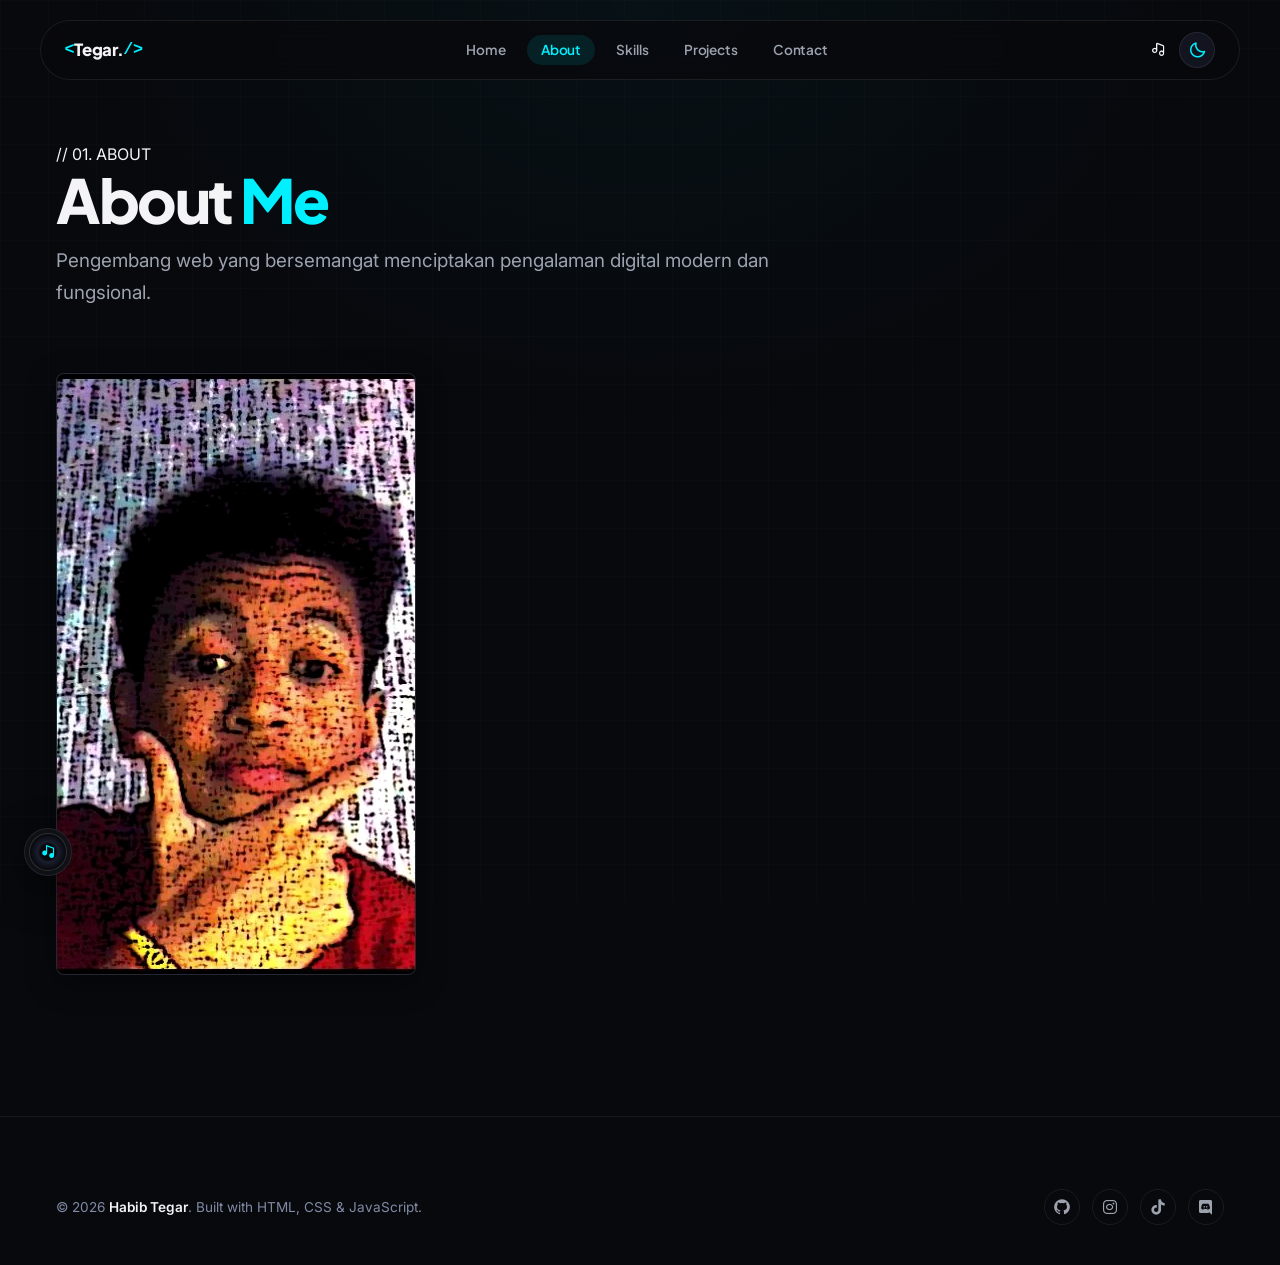
==== commit 800db18f: "feat: add responsive UI components, contact section, and media assets" ====
--- a/about.html
+++ b/about.html
@@ -8,7 +8,9 @@
     <meta name="robots" content="index, follow" />
     <title>About | Habib Tegar — Web Developer</title>
     <link rel="canonical" href="https://habibtegar.github.io/profile-tegar/about.html" />
-    <link rel="icon" type="image/png" href="img/icon.png" />
+    <link rel="icon" type="image/png" sizes="32x32" href="img/icon-32.png" />
+    <link rel="icon" type="image/png" sizes="192x192" href="img/icon-192.png" />
+    <link rel="apple-touch-icon" href="img/icon-192.png" />
     <meta property="og:type" content="profile" />
     <meta property="og:url" content="https://habibtegar.github.io/profile-tegar/about.html" />
     <meta property="og:title" content="About | Habib Tegar — Web Developer" />
@@ -151,7 +153,10 @@
                 <!-- Left Column: Photo & Stats -->
                 <div class="about-left-col" data-aos="fade-up">
                     <div class="about-photo-wrapper">
-                        <img src="img/webcam-toy-photo2.jpg" alt="Habib Tegar Ramadhan - Web Developer portrait" class="about-photo" width="480" height="600" loading="lazy" />
+                        <picture>
+                            <source srcset="img/webcam-toy-photo2.webp" type="image/webp" />
+                            <img src="img/webcam-toy-photo2.jpg" alt="Habib Tegar Ramadhan - Web Developer portrait" class="about-photo" width="480" height="600" loading="lazy" decoding="async" />
+                        </picture>
                     </div>
                     <div class="stats-row">
                         <div class="stat-card">
--- a/css/global.css
+++ b/css/global.css
@@ -2,8 +2,6 @@
    GLOBAL CSS — Modern Editorial Design System
    Habib Tegar Portfolio
    ============================================ */
-
-@import url('https://fonts.googleapis.com/css2?family=Inter:wght@300;400;500;600;700&family=Plus+Jakarta+Sans:wght@400;500;600;700;800;900&family=Space+Grotesk:wght@500;700&display=swap');
 
 /* ===== CSS DESIGN TOKENS (DARK MODE DEFAULT) ===== */
 :root {
@@ -35,7 +33,7 @@
     /* Typography Colors */
     --text-primary:          #f4f4f6;
     --text-secondary:        #9ca3af;
-    --text-muted:            #6b7280;
+    --text-muted:            #7f8aa4;
     --text-light:            #e5e7eb;
 
     /* Status Colors */
@@ -104,13 +102,13 @@
     --surface:               #ffffff;
     --surface-hover:         #f9fafb;
     --surface-border:        rgba(0, 0, 0, 0.09);
-    --surface-border-hover:  rgba(2, 132, 199, 0.45);
+    --surface-border-hover:  rgba(3, 105, 161, 0.45);
     --border-hairline:       rgba(0, 0, 0, 0.07);
 
     /* High-contrast Deep Cyan Accent */
-    --cyan:                  #0284c7;
-    --cyan-dim:              rgba(2, 132, 199, 0.09);
-    --cyan-glow:             rgba(2, 132, 199, 0.16);
+    --cyan:                  #0369a1;
+    --cyan-dim:              rgba(3, 105, 161, 0.1);
+    --cyan-glow:             rgba(3, 105, 161, 0.18);
     --accent:                var(--cyan);
     --accent-dim:            var(--cyan-dim);
     --accent-glow:           var(--cyan-glow);
@@ -123,7 +121,7 @@
     /* High Contrast Typography */
     --text-primary:          #090a0f;
     --text-secondary:        #4b5563;
-    --text-muted:            #6b7280;
+    --text-muted:            #475569;
     --text-light:            #1f2937;
 
     --success:               #059669;
@@ -131,10 +129,10 @@
     --shadow-sm:             0 2px 8px rgba(0, 0, 0, 0.04);
     --shadow-md:             0 8px 24px rgba(0, 0, 0, 0.06);
     --shadow-lg:             0 20px 45px rgba(0, 0, 0, 0.09);
-    --shadow-cyan:           0 0 20px rgba(2, 132, 199, 0.12);
+    --shadow-cyan:           0 0 20px rgba(3, 105, 161, 0.16);
 
     --grid-line:             rgba(0, 0, 0, 0.02);
-    --ambient-glow:          radial-gradient(ellipse at 50% 0%, rgba(2, 132, 199, 0.04) 0%, transparent 65%);
+    --ambient-glow:          radial-gradient(ellipse at 50% 0%, rgba(3, 105, 161, 0.04) 0%, transparent 65%);
 
     --nav-bg:                rgba(251, 251, 250, 0.85);
     --nav-bg-scrolled:       rgba(251, 251, 250, 0.96);
@@ -143,7 +141,7 @@
 
     --btn-primary-bg:        #090a0f;
     --btn-primary-text:      #ffffff;
-    --btn-primary-hover:     #0284c7;
+    --btn-primary-hover:     #0369a1;
     --btn-primary-shadow:    0 4px 16px rgba(0, 0, 0, 0.15);
 
     --input-bg:              #ffffff;
@@ -185,7 +183,7 @@
     transition: background-color var(--transition), color var(--transition);
 }
 
-/* Subtle background architectural grid */
+/* Subtle background architectural grid (GPU isolated) */
 body::before {
     content: '';
     position: fixed;
@@ -196,9 +194,10 @@
     background-size: 48px 48px;
     pointer-events: none;
     z-index: 0;
-}
-
-/* Ambient glow */
+    transform: translateZ(0);
+}
+
+/* Ambient glow (GPU isolated) */
 body::after {
     content: '';
     position: fixed;
@@ -209,6 +208,7 @@
     background: var(--ambient-glow);
     pointer-events: none;
     z-index: 0;
+    transform: translateZ(0);
 }
 
 img, svg, picture {
@@ -231,6 +231,60 @@
 
 button {
     cursor: pointer;
+}
+
+/* ===== ACCESSIBILITY: SKIP LINK & FOCUS VISIBLE ===== */
+.skip-link {
+    position: absolute;
+    top: -120px;
+    left: 1.5rem;
+    z-index: 10001;
+    padding: 0.75rem 1.25rem;
+    background: var(--bg);
+    color: var(--cyan);
+    font-family: 'Plus Jakarta Sans', sans-serif;
+    font-size: 0.88rem;
+    font-weight: 700;
+    text-decoration: none;
+    border: 2px solid var(--cyan);
+    border-radius: var(--radius-sm);
+    box-shadow: 0 6px 24px rgba(0, 0, 0, 0.6);
+    transition: top 0.2s cubic-bezier(0.16, 1, 0.3, 1);
+}
+
+.skip-link:focus,
+.skip-link:focus-visible {
+    top: 1.25rem;
+    outline: none;
+}
+
+:focus-visible {
+    outline: 2px solid var(--cyan);
+    outline-offset: 3px;
+}
+
+:focus:not(:focus-visible) {
+    outline: none;
+}
+
+.nav-link:focus-visible,
+.logo:focus-visible {
+    outline: 2px solid var(--cyan);
+    outline-offset: 4px;
+    border-radius: var(--radius-sm);
+}
+
+.theme-toggle:focus-visible,
+.hamburger:focus-visible,
+.social-link:focus-visible {
+    outline: 2px solid var(--cyan);
+    outline-offset: 3px;
+    border-radius: 50%;
+}
+
+.btn:focus-visible {
+    outline: 2px solid var(--cyan);
+    outline-offset: 3px;
 }
 
 /* Anchor scroll offset ensuring fixed navbar never covers section content */
@@ -433,6 +487,7 @@
 
 /* Theme Toggle Button */
 .theme-toggle {
+    position: relative;
     width: 36px;
     height: 36px;
     border-radius: 50%;
@@ -445,6 +500,19 @@
     transition: border-color var(--transition), transform var(--transition), background-color var(--transition);
 }
 
+.theme-toggle::after,
+.hamburger::after {
+    content: '';
+    position: absolute;
+    top: 50%;
+    left: 50%;
+    transform: translate(-50%, -50%);
+    min-width: 44px;
+    min-height: 44px;
+    width: 100%;
+    height: 100%;
+}
+
 .theme-toggle:hover {
     border-color: var(--cyan);
     transform: rotate(15deg);
@@ -488,6 +556,7 @@
 
 /* Hamburger Mobile */
 .hamburger {
+    position: relative;
     display: none;
     flex-direction: column;
     justify-content: center;
@@ -861,6 +930,15 @@
 
 /* Accessibility: prefers-reduced-motion immediate dismiss */
 @media (prefers-reduced-motion: reduce) {
+    *,
+    *::before,
+    *::after {
+        animation-duration: 0.01ms !important;
+        animation-iteration-count: 1 !important;
+        transition-duration: 0.01ms !important;
+        scroll-behavior: auto !important;
+    }
+
     .preloader {
         transition: none !important;
     }
--- a/css/music-player.css
+++ b/css/music-player.css
@@ -251,6 +251,12 @@
     background: var(--cyan-dim);
 }
 
+.player-btn:focus-visible,
+.player-minimize-btn:focus-visible {
+    outline: 2px solid var(--cyan);
+    outline-offset: 2px;
+}
+
 .player-btn-sm {
     width: 26px;
     height: 26px;
@@ -279,6 +285,11 @@
     box-shadow: 0 0 16px rgba(0, 240, 255, 0.35);
 }
 
+.player-mini-widget:focus-visible {
+    outline: 2px solid var(--cyan);
+    outline-offset: 3px;
+}
+
 .mini-disc-ring {
     width: 38px;
     height: 38px;
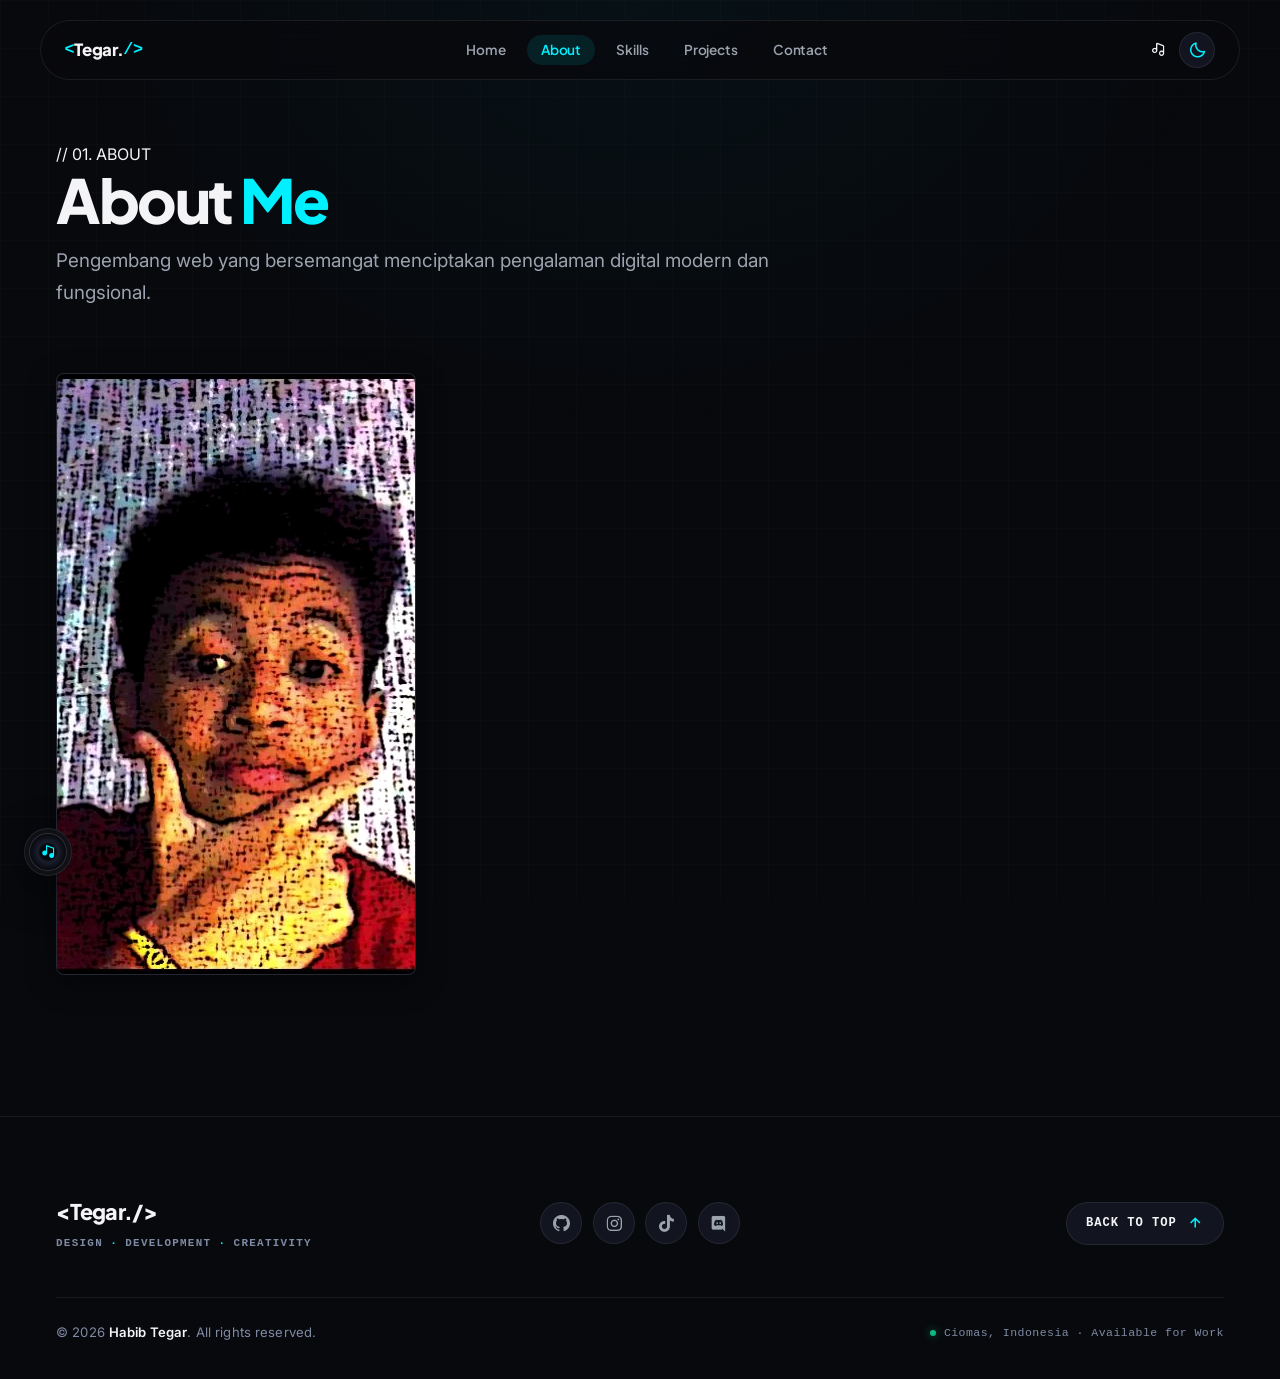
==== commit 90e5b2cb: "feat(footer): redesign modern editorial footer with editorial tag, back to top, and enhanced respons" ====
--- a/about.html
+++ b/about.html
@@ -6,6 +6,7 @@
     <meta name="description" content="Biography and profile of Habib Tegar Ramadhan, a Web Developer from Bogor, Indonesia, focused on modern frontend architecture and clean code." />
     <meta name="author" content="Habib Tegar Ramadhan" />
     <meta name="robots" content="index, follow" />
+    <meta name="referrer" content="strict-origin-when-cross-origin" />
     <title>About | Habib Tegar — Web Developer</title>
     <link rel="canonical" href="https://habibtegar.github.io/profile-tegar/about.html" />
     <link rel="icon" type="image/png" sizes="32x32" href="img/icon-32.png" />
@@ -20,7 +21,7 @@
     <link rel="preconnect" href="https://fonts.googleapis.com" />
     <link rel="preconnect" href="https://fonts.gstatic.com" crossorigin />
     <link href="https://fonts.googleapis.com/css2?family=Inter:wght@300;400;500;600;700&family=Plus+Jakarta+Sans:wght@400;500;600;700;800&display=swap" rel="stylesheet" />
-    <link href="https://unpkg.com/boxicons@2.1.4/css/boxicons.min.css" rel="stylesheet" />
+    <link href="https://unpkg.com/boxicons@2.1.4/css/boxicons.min.css" rel="stylesheet" integrity="sha384-42kyIPf7HDYLkGffmxDhSx/3Z/53wGBs3nD6wEFxsbeDc7rMO6mkYbkAcpRsnMU2" crossorigin="anonymous" />
     <link rel="stylesheet" href="css/global.css" />
     <link rel="stylesheet" href="css/about.css" />
     <link rel="stylesheet" href="css/music-player.css" />
@@ -254,14 +255,50 @@
     </section>
 
     <!-- ===== FOOTER ===== -->
+        <!-- ===== EDITORIAL FOOTER ===== -->
     <footer class="site-footer">
-        <div class="footer-content">
-            <p class="footer-text">&copy; 2026 <span>Habib Tegar</span>. Built with HTML, CSS &amp; JavaScript.</p>
-            <div class="footer-social">
-                <a href="https://github.com/habibtegar" target="_blank" rel="noopener" class="social-link" aria-label="GitHub"><i class='bx bxl-github'></i></a>
-                <a href="https://www.instagram.com/hbibtegar_" target="_blank" rel="noopener" class="social-link" aria-label="Instagram"><i class='bx bxl-instagram'></i></a>
-                <a href="https://www.tiktok.com/@garrzyy_" target="_blank" rel="noopener" class="social-link" aria-label="TikTok"><i class='bx bxl-tiktok'></i></a>
-                <a href="https://discord.com/users/1358819591249203414" target="_blank" rel="noopener" class="social-link" aria-label="Discord"><i class='bx bxl-discord'></i></a>
+        <div class="footer-container">
+            <!-- Top Editorial Row -->
+            <div class="footer-top-row">
+                <div class="footer-brand-col">
+                    <a href="index.html" class="footer-brand-logo" aria-label="Habib Tegar Home">&lt;Tegar./&gt;</a>
+                    <span class="footer-editorial-tag">DESIGN <span class="tag-sep">·</span> DEVELOPMENT <span class="tag-sep">·</span> CREATIVITY</span>
+                </div>
+
+                <div class="footer-social-col">
+                    <div class="footer-social" aria-label="Social media links">
+                        <a href="https://github.com/habibtegar" target="_blank" rel="noopener noreferrer" class="social-link" aria-label="GitHub" title="GitHub">
+                            <i class='bx bxl-github'></i>
+                        </a>
+                        <a href="https://www.instagram.com/hbibtegar_" target="_blank" rel="noopener noreferrer" class="social-link" aria-label="Instagram" title="Instagram">
+                            <i class='bx bxl-instagram'></i>
+                        </a>
+                        <a href="https://www.tiktok.com/@garrzyy_" target="_blank" rel="noopener noreferrer" class="social-link" aria-label="TikTok" title="TikTok">
+                            <i class='bx bxl-tiktok'></i>
+                        </a>
+                        <a href="https://discord.com/users/1358819591249203414" target="_blank" rel="noopener noreferrer" class="social-link" aria-label="Discord" title="Discord">
+                            <i class='bx bxl-discord'></i>
+                        </a>
+                    </div>
+                </div>
+
+                <div class="footer-action-col">
+                    <a href="#" class="btn-back-to-top" id="backToTopBtn" aria-label="Back to top">
+                        <span class="back-to-top-text">BACK TO TOP</span>
+                        <i class='bx bx-up-arrow-alt back-to-top-icon'></i>
+                    </a>
+                </div>
+            </div>
+
+            <!-- Bottom Hairline Meta Row -->
+            <div class="footer-bottom-row">
+                <p class="footer-copyright">
+                    &copy; 2026 <span class="accent-author">Habib Tegar</span>. All rights reserved.
+                </p>
+                <div class="footer-status-pill">
+                    <span class="status-indicator"></span>
+                    <span class="status-text">Ciomas, Indonesia &middot; Available for Work</span>
+                </div>
             </div>
         </div>
     </footer>
--- a/css/global.css
+++ b/css/global.css
@@ -649,57 +649,277 @@
     }
 }
 
-/* ===== EDITORIAL FOOTER ===== */
+/* ===== REFINED MODERN EDITORIAL FOOTER ===== */
 .site-footer {
-    padding: clamp(3rem, 6vw, 4.5rem) var(--section-pad-x) 2.5rem;
+    padding: clamp(3.5rem, 6vw, 5rem) var(--section-pad-x) 2.25rem;
     border-top: 1px solid var(--border-hairline);
+    background: var(--bg);
     position: relative;
     z-index: 1;
-}
-
-.footer-content {
+    transition: background-color var(--transition), border-color var(--transition);
+}
+
+.footer-container {
     max-width: var(--container-max);
     margin: 0 auto;
     display: flex;
+    flex-direction: column;
+    gap: clamp(2rem, 3.5vw, 2.75rem);
+}
+
+/* --- Tier 1: Main Top Row --- */
+.footer-top-row {
+    display: grid;
+    grid-template-columns: 1fr auto 1fr;
+    align-items: center;
+    gap: 1.5rem;
+}
+
+/* Brand & Editorial Column */
+.footer-brand-col {
+    display: flex;
+    flex-direction: column;
+    align-items: flex-start;
+    gap: 0.35rem;
+}
+
+.footer-brand-logo {
+    font-family: 'Plus Jakarta Sans', sans-serif;
+    font-size: 1.35rem;
+    font-weight: 800;
+    letter-spacing: -0.03em;
+    color: var(--text-primary);
+    text-decoration: none;
+    display: inline-flex;
+    align-items: center;
+    gap: 0.15rem;
+    transition: color var(--transition), transform var(--transition);
+}
+
+.footer-brand-logo:hover {
+    color: var(--cyan);
+    transform: translateX(2px);
+}
+
+.footer-editorial-tag {
+    font-family: ui-monospace, SFMono-Regular, Menlo, Monaco, Consolas, monospace;
+    font-size: 0.68rem;
+    font-weight: 600;
+    letter-spacing: 0.12em;
+    text-transform: uppercase;
+    color: var(--text-muted);
+    display: inline-flex;
+    align-items: center;
+    gap: 0.45rem;
+}
+
+.footer-editorial-tag .tag-sep {
+    color: var(--cyan);
+    font-weight: 700;
+}
+
+/* Center Social Media Icons */
+.footer-social-col {
+    display: flex;
+    justify-content: center;
+    align-items: center;
+}
+
+.footer-social {
+    display: flex;
+    align-items: center;
+    gap: 0.65rem;
+}
+
+.footer-social .social-link {
+    width: 42px;
+    height: 42px;
+    border-radius: 50%;
+    display: inline-flex;
+    align-items: center;
+    justify-content: center;
+    font-size: 1.25rem;
+    color: var(--text-secondary);
+    background: var(--surface);
+    border: 1px solid var(--surface-border);
+    transition: all 0.28s cubic-bezier(0.16, 1, 0.3, 1);
+    text-decoration: none;
+    position: relative;
+}
+
+.footer-social .social-link:hover {
+    color: var(--cyan);
+    border-color: var(--cyan);
+    background: var(--surface-hover);
+    transform: translateY(-3px) scale(1.06);
+    box-shadow: 0 6px 18px rgba(0, 240, 255, 0.22);
+}
+
+.footer-social .social-link:focus-visible {
+    outline: 2px solid var(--cyan);
+    outline-offset: 3px;
+}
+
+/* Right Action Column: Back To Top */
+.footer-action-col {
+    display: flex;
+    justify-content: flex-end;
+    align-items: center;
+}
+
+.btn-back-to-top {
+    display: inline-flex;
+    align-items: center;
+    gap: 0.55rem;
+    padding: 0.65rem 1.15rem;
+    border-radius: var(--radius-full);
+    background: var(--surface);
+    border: 1px solid var(--surface-border);
+    color: var(--text-primary);
+    font-family: ui-monospace, SFMono-Regular, Menlo, Monaco, Consolas, monospace;
+    font-size: 0.76rem;
+    font-weight: 700;
+    letter-spacing: 0.08em;
+    text-transform: uppercase;
+    text-decoration: none;
+    cursor: pointer;
+    transition: all 0.28s cubic-bezier(0.16, 1, 0.3, 1);
+}
+
+.btn-back-to-top .back-to-top-icon {
+    font-size: 1.15rem;
+    color: var(--cyan);
+    transition: transform 0.25s ease;
+}
+
+.btn-back-to-top:hover {
+    background: var(--surface-hover);
+    border-color: var(--cyan);
+    color: var(--cyan);
+    transform: translateY(-3px);
+    box-shadow: 0 6px 20px rgba(0, 240, 255, 0.2);
+}
+
+.btn-back-to-top:hover .back-to-top-icon {
+    transform: translateY(-2px);
+}
+
+.btn-back-to-top:focus-visible {
+    outline: 2px solid var(--cyan);
+    outline-offset: 3px;
+}
+
+/* --- Tier 2: Bottom Meta Divider & Copyright --- */
+.footer-bottom-row {
+    display: flex;
     align-items: center;
     justify-content: space-between;
+    padding-top: 1.5rem;
+    border-top: 1px solid var(--border-hairline);
     flex-wrap: wrap;
-    gap: 1.5rem;
-}
-
-.footer-text {
-    font-size: 0.85rem;
+    gap: 1rem;
+}
+
+.footer-copyright {
+    font-size: 0.82rem;
     color: var(--text-muted);
-}
-
-.footer-text span {
+    letter-spacing: 0.01em;
+    margin: 0;
+}
+
+.footer-copyright .accent-author {
     color: var(--text-primary);
     font-weight: 600;
 }
 
-.footer-social {
-    display: flex;
-    align-items: center;
-    gap: 0.75rem;
-}
-
-.footer-social .social-link {
-    width: 36px;
-    height: 36px;
+.footer-status-pill {
+    display: inline-flex;
+    align-items: center;
+    gap: 0.5rem;
+    font-family: ui-monospace, SFMono-Regular, Menlo, Monaco, Consolas, monospace;
+    font-size: 0.72rem;
+    color: var(--text-muted);
+    letter-spacing: 0.04em;
+}
+
+.footer-status-pill .status-indicator {
+    width: 6px;
+    height: 6px;
     border-radius: 50%;
-    display: flex;
-    align-items: center;
-    justify-content: center;
-    font-size: 1.15rem;
-    color: var(--text-secondary);
-    border: 1px solid var(--surface-border);
-    transition: color var(--transition), border-color var(--transition), transform var(--transition);
-}
-
-.footer-social .social-link:hover {
-    color: var(--cyan);
-    border-color: var(--cyan);
-    transform: translateY(-2px);
+    background: #10b981;
+    box-shadow: 0 0 8px rgba(16, 185, 129, 0.6);
+    display: inline-block;
+}
+
+/* ===== FOOTER RESPONSIVE BREAKPOINTS ===== */
+@media (max-width: 900px) {
+    .footer-top-row {
+        grid-template-columns: 1fr 1fr;
+        grid-template-areas:
+            "brand action"
+            "social social";
+        row-gap: 1.75rem;
+    }
+
+    .footer-brand-col {
+        grid-area: brand;
+    }
+
+    .footer-action-col {
+        grid-area: action;
+    }
+
+    .footer-social-col {
+        grid-area: social;
+        justify-content: flex-start;
+    }
+}
+
+@media (max-width: 640px) {
+    .site-footer {
+        padding: 3rem var(--section-pad-x) 2rem;
+    }
+
+    .footer-container {
+        gap: 1.75rem;
+    }
+
+    .footer-top-row {
+        display: flex;
+        flex-direction: column;
+        align-items: center;
+        text-align: center;
+        gap: 1.35rem;
+    }
+
+    .footer-brand-col {
+        align-items: center;
+        text-align: center;
+    }
+
+    .footer-social-col {
+        justify-content: center;
+    }
+
+    .footer-action-col {
+        justify-content: center;
+        width: 100%;
+    }
+
+    .btn-back-to-top {
+        width: 100%;
+        max-width: 240px;
+        justify-content: center;
+        padding: 0.7rem 1.25rem;
+    }
+
+    .footer-bottom-row {
+        flex-direction: column;
+        align-items: center;
+        text-align: center;
+        gap: 0.65rem;
+        padding-top: 1.25rem;
+    }
 }
 
 /* ===== TOAST NOTIFICATION ===== */
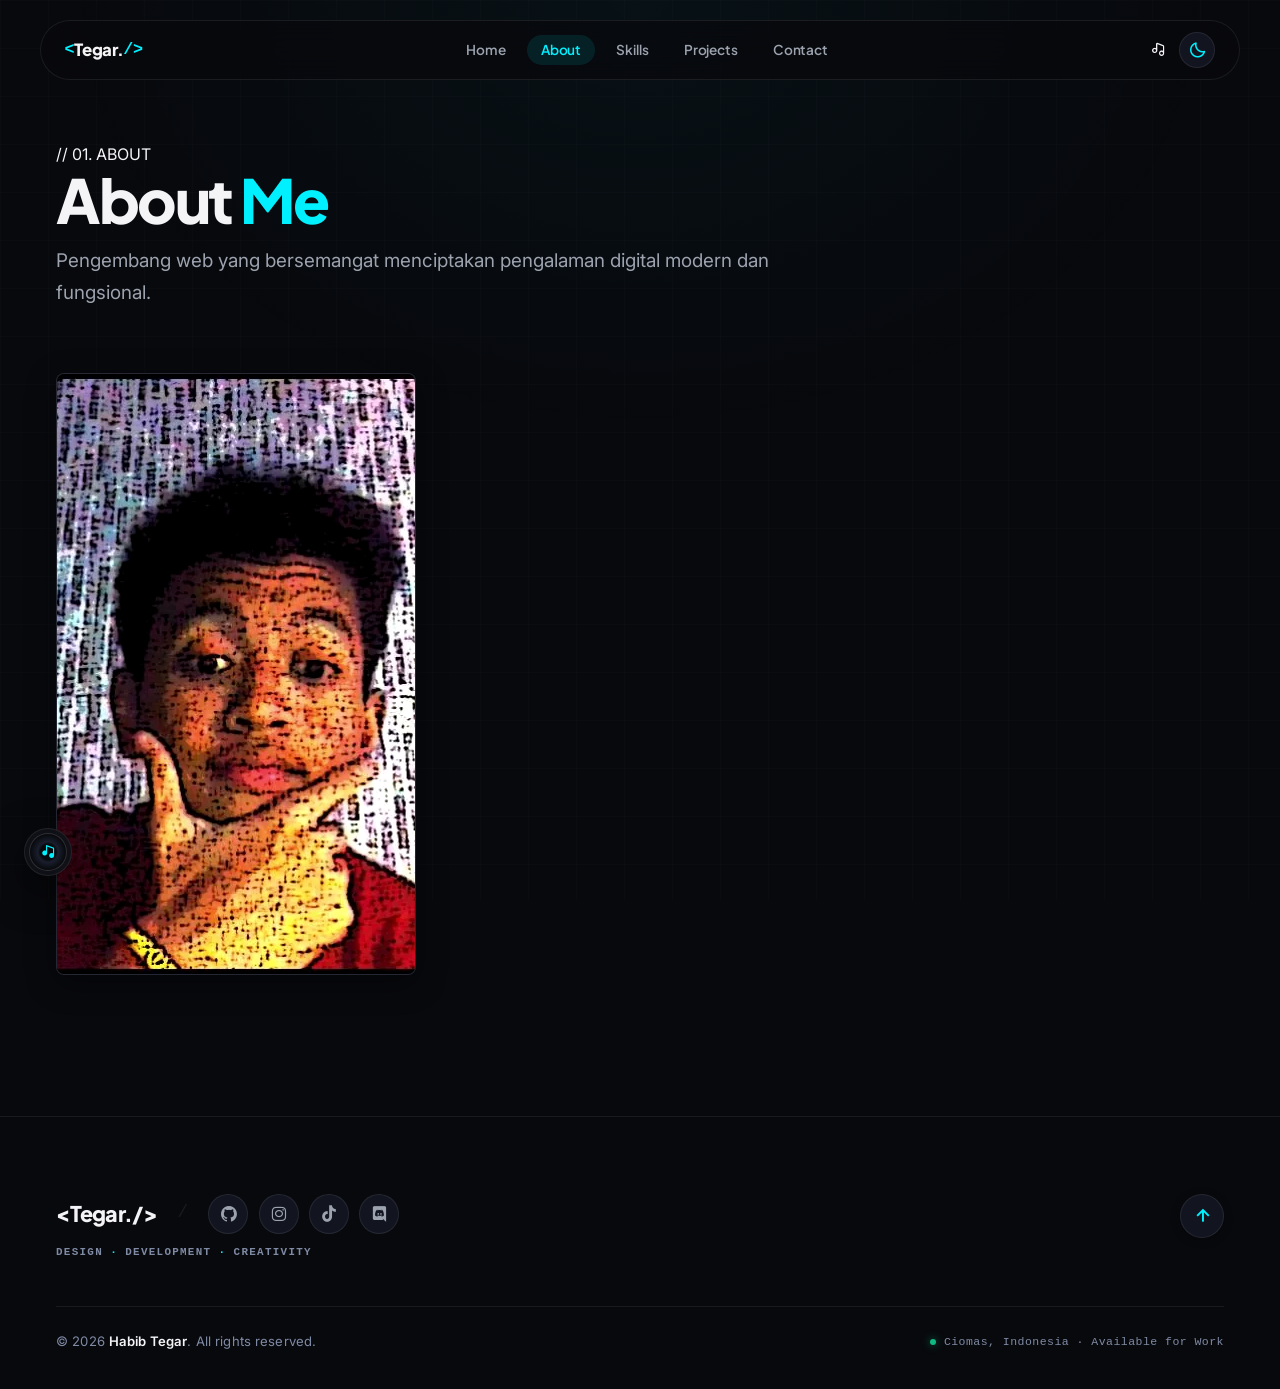
==== commit 58e766c4: "refactor: standardize layout and update footer structure across pages with global CSS system" ====
--- a/about.html
+++ b/about.html
@@ -256,35 +256,34 @@
 
     <!-- ===== FOOTER ===== -->
         <!-- ===== EDITORIAL FOOTER ===== -->
-    <footer class="site-footer">
+        <footer class="site-footer">
         <div class="footer-container">
             <!-- Top Editorial Row -->
             <div class="footer-top-row">
-                <div class="footer-brand-col">
-                    <a href="index.html" class="footer-brand-logo" aria-label="Habib Tegar Home">&lt;Tegar./&gt;</a>
+                <div class="footer-left-group">
+                    <div class="footer-brand-wrap">
+                        <a href="index.html" class="footer-brand-logo" aria-label="Habib Tegar Home">&lt;Tegar./&gt;</a>
+                        <span class="footer-brand-divider" aria-hidden="true">/</span>
+                        <div class="footer-social" aria-label="Social media links">
+                            <a href="https://github.com/habibtegar" target="_blank" rel="noopener noreferrer" class="social-link" aria-label="GitHub" title="GitHub">
+                                <i class='bx bxl-github'></i>
+                            </a>
+                            <a href="https://www.instagram.com/hbibtegar_" target="_blank" rel="noopener noreferrer" class="social-link" aria-label="Instagram" title="Instagram">
+                                <i class='bx bxl-instagram'></i>
+                            </a>
+                            <a href="https://www.tiktok.com/@garrzyy_" target="_blank" rel="noopener noreferrer" class="social-link" aria-label="TikTok" title="TikTok">
+                                <i class='bx bxl-tiktok'></i>
+                            </a>
+                            <a href="https://discord.com/users/1358819591249203414" target="_blank" rel="noopener noreferrer" class="social-link" aria-label="Discord" title="Discord">
+                                <i class='bx bxl-discord'></i>
+                            </a>
+                        </div>
+                    </div>
                     <span class="footer-editorial-tag">DESIGN <span class="tag-sep">·</span> DEVELOPMENT <span class="tag-sep">·</span> CREATIVITY</span>
                 </div>
 
-                <div class="footer-social-col">
-                    <div class="footer-social" aria-label="Social media links">
-                        <a href="https://github.com/habibtegar" target="_blank" rel="noopener noreferrer" class="social-link" aria-label="GitHub" title="GitHub">
-                            <i class='bx bxl-github'></i>
-                        </a>
-                        <a href="https://www.instagram.com/hbibtegar_" target="_blank" rel="noopener noreferrer" class="social-link" aria-label="Instagram" title="Instagram">
-                            <i class='bx bxl-instagram'></i>
-                        </a>
-                        <a href="https://www.tiktok.com/@garrzyy_" target="_blank" rel="noopener noreferrer" class="social-link" aria-label="TikTok" title="TikTok">
-                            <i class='bx bxl-tiktok'></i>
-                        </a>
-                        <a href="https://discord.com/users/1358819591249203414" target="_blank" rel="noopener noreferrer" class="social-link" aria-label="Discord" title="Discord">
-                            <i class='bx bxl-discord'></i>
-                        </a>
-                    </div>
-                </div>
-
                 <div class="footer-action-col">
-                    <a href="#" class="btn-back-to-top" id="backToTopBtn" aria-label="Back to top">
-                        <span class="back-to-top-text">BACK TO TOP</span>
+                    <a href="#" class="btn-back-to-top" id="backToTopBtn" aria-label="Back to top" title="Back to top">
                         <i class='bx bx-up-arrow-alt back-to-top-icon'></i>
                     </a>
                 </div>
--- a/css/global.css
+++ b/css/global.css
@@ -667,20 +667,27 @@
     gap: clamp(2rem, 3.5vw, 2.75rem);
 }
 
-/* --- Tier 1: Main Top Row --- */
+/* --- Tier 1: Main Top Row (Brand + Social on Left, Back to Top on Right) --- */
 .footer-top-row {
-    display: grid;
-    grid-template-columns: 1fr auto 1fr;
-    align-items: center;
+    display: flex;
+    justify-content: space-between;
+    align-items: flex-start;
     gap: 1.5rem;
 }
 
-/* Brand & Editorial Column */
-.footer-brand-col {
+.footer-left-group {
     display: flex;
     flex-direction: column;
     align-items: flex-start;
-    gap: 0.35rem;
+    gap: 0.65rem;
+}
+
+/* Brand & Social Media Alignment */
+.footer-brand-wrap {
+    display: flex;
+    align-items: center;
+    flex-wrap: wrap;
+    gap: 1.25rem;
 }
 
 .footer-brand-logo {
@@ -692,13 +699,54 @@
     text-decoration: none;
     display: inline-flex;
     align-items: center;
-    gap: 0.15rem;
     transition: color var(--transition), transform var(--transition);
 }
 
 .footer-brand-logo:hover {
     color: var(--cyan);
     transform: translateX(2px);
+}
+
+.footer-brand-divider {
+    color: var(--border-hairline);
+    font-family: ui-monospace, monospace;
+    font-size: 1.15rem;
+    user-select: none;
+}
+
+.footer-social {
+    display: flex;
+    align-items: center;
+    gap: 0.65rem;
+}
+
+.footer-social .social-link {
+    width: 40px;
+    height: 40px;
+    border-radius: 50%;
+    display: inline-flex;
+    align-items: center;
+    justify-content: center;
+    font-size: 1.2rem;
+    color: var(--text-secondary);
+    background: var(--surface);
+    border: 1px solid var(--surface-border);
+    transition: all 0.28s cubic-bezier(0.16, 1, 0.3, 1);
+    text-decoration: none;
+    position: relative;
+}
+
+.footer-social .social-link:hover {
+    color: var(--cyan);
+    border-color: var(--cyan);
+    background: var(--surface-hover);
+    transform: translateY(-3px) scale(1.06);
+    box-shadow: 0 6px 18px rgba(0, 240, 255, 0.22);
+}
+
+.footer-social .social-link:focus-visible {
+    outline: 2px solid var(--cyan);
+    outline-offset: 3px;
 }
 
 .footer-editorial-tag {
@@ -718,76 +766,32 @@
     font-weight: 700;
 }
 
-/* Center Social Media Icons */
-.footer-social-col {
-    display: flex;
-    justify-content: center;
-    align-items: center;
-}
-
-.footer-social {
-    display: flex;
-    align-items: center;
-    gap: 0.65rem;
-}
-
-.footer-social .social-link {
-    width: 42px;
-    height: 42px;
+/* Right Action Column: Back To Top (Icon Only ↑ at Top Right) */
+.footer-action-col {
+    display: flex;
+    align-items: center;
+    justify-content: flex-end;
+    flex-shrink: 0;
+}
+
+.btn-back-to-top {
+    width: 44px;
+    height: 44px;
     border-radius: 50%;
     display: inline-flex;
     align-items: center;
     justify-content: center;
-    font-size: 1.25rem;
-    color: var(--text-secondary);
-    background: var(--surface);
-    border: 1px solid var(--surface-border);
-    transition: all 0.28s cubic-bezier(0.16, 1, 0.3, 1);
-    text-decoration: none;
-    position: relative;
-}
-
-.footer-social .social-link:hover {
-    color: var(--cyan);
-    border-color: var(--cyan);
-    background: var(--surface-hover);
-    transform: translateY(-3px) scale(1.06);
-    box-shadow: 0 6px 18px rgba(0, 240, 255, 0.22);
-}
-
-.footer-social .social-link:focus-visible {
-    outline: 2px solid var(--cyan);
-    outline-offset: 3px;
-}
-
-/* Right Action Column: Back To Top */
-.footer-action-col {
-    display: flex;
-    justify-content: flex-end;
-    align-items: center;
-}
-
-.btn-back-to-top {
-    display: inline-flex;
-    align-items: center;
-    gap: 0.55rem;
-    padding: 0.65rem 1.15rem;
-    border-radius: var(--radius-full);
     background: var(--surface);
     border: 1px solid var(--surface-border);
     color: var(--text-primary);
-    font-family: ui-monospace, SFMono-Regular, Menlo, Monaco, Consolas, monospace;
-    font-size: 0.76rem;
-    font-weight: 700;
-    letter-spacing: 0.08em;
-    text-transform: uppercase;
     text-decoration: none;
     cursor: pointer;
     transition: all 0.28s cubic-bezier(0.16, 1, 0.3, 1);
+    box-shadow: var(--shadow-sm);
 }
 
 .btn-back-to-top .back-to-top-icon {
-    font-size: 1.15rem;
+    font-size: 1.45rem;
     color: var(--cyan);
     transition: transform 0.25s ease;
 }
@@ -796,8 +800,8 @@
     background: var(--surface-hover);
     border-color: var(--cyan);
     color: var(--cyan);
-    transform: translateY(-3px);
-    box-shadow: 0 6px 20px rgba(0, 240, 255, 0.2);
+    transform: translateY(-4px);
+    box-shadow: 0 6px 20px rgba(0, 240, 255, 0.28);
 }
 
 .btn-back-to-top:hover .back-to-top-icon {
@@ -852,29 +856,6 @@
 }
 
 /* ===== FOOTER RESPONSIVE BREAKPOINTS ===== */
-@media (max-width: 900px) {
-    .footer-top-row {
-        grid-template-columns: 1fr 1fr;
-        grid-template-areas:
-            "brand action"
-            "social social";
-        row-gap: 1.75rem;
-    }
-
-    .footer-brand-col {
-        grid-area: brand;
-    }
-
-    .footer-action-col {
-        grid-area: action;
-    }
-
-    .footer-social-col {
-        grid-area: social;
-        justify-content: flex-start;
-    }
-}
-
 @media (max-width: 640px) {
     .site-footer {
         padding: 3rem var(--section-pad-x) 2rem;
@@ -887,37 +868,34 @@
     .footer-top-row {
         display: flex;
         flex-direction: column;
-        align-items: center;
-        text-align: center;
-        gap: 1.35rem;
-    }
-
-    .footer-brand-col {
-        align-items: center;
-        text-align: center;
-    }
-
-    .footer-social-col {
-        justify-content: center;
+        align-items: flex-start;
+        gap: 1.25rem;
+        position: relative;
     }
 
     .footer-action-col {
-        justify-content: center;
+        position: absolute;
+        top: 0;
+        right: 0;
+    }
+
+    .footer-brand-wrap {
+        gap: 0.75rem;
+    }
+
+    .footer-brand-divider {
+        display: none;
+    }
+
+    .footer-social {
         width: 100%;
-    }
-
-    .btn-back-to-top {
-        width: 100%;
-        max-width: 240px;
-        justify-content: center;
-        padding: 0.7rem 1.25rem;
+        margin-top: 0.25rem;
     }
 
     .footer-bottom-row {
         flex-direction: column;
-        align-items: center;
-        text-align: center;
-        gap: 0.65rem;
+        align-items: flex-start;
+        gap: 0.75rem;
         padding-top: 1.25rem;
     }
 }
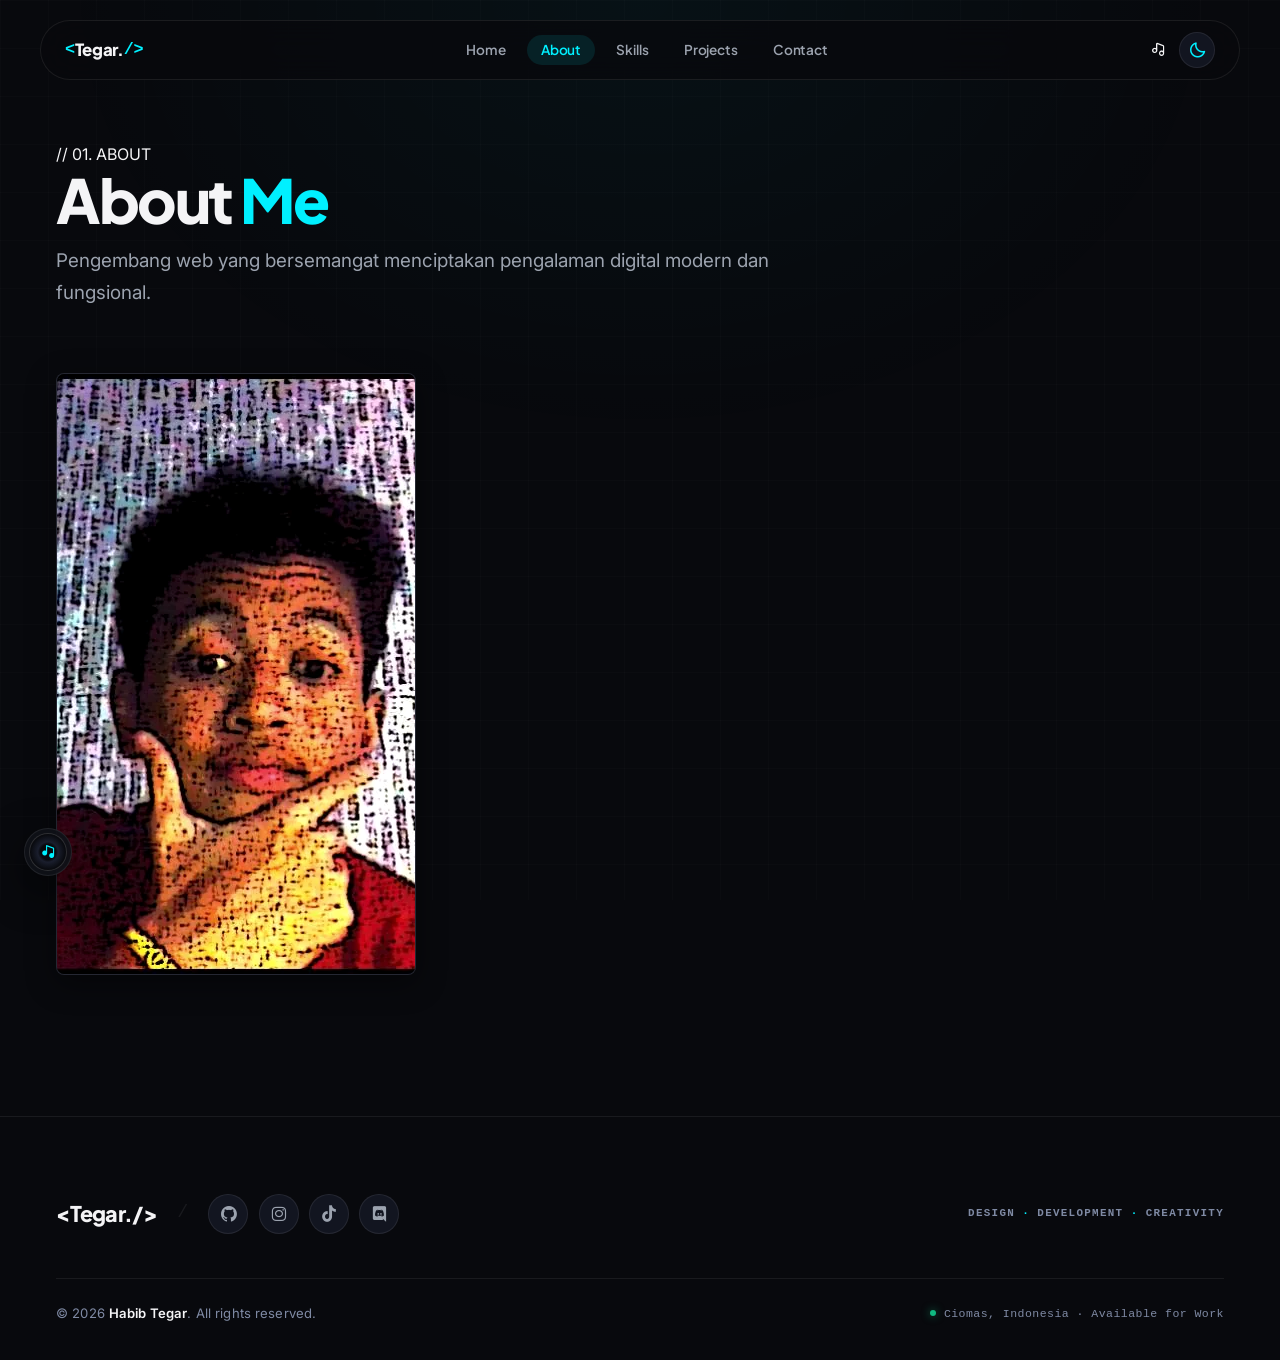
==== commit 0a39d8f6: "edit back on top" ====
--- a/about.html
+++ b/about.html
@@ -256,37 +256,30 @@
 
     <!-- ===== FOOTER ===== -->
         <!-- ===== EDITORIAL FOOTER ===== -->
-        <footer class="site-footer">
+            <footer class="site-footer">
         <div class="footer-container">
             <!-- Top Editorial Row -->
             <div class="footer-top-row">
-                <div class="footer-left-group">
-                    <div class="footer-brand-wrap">
-                        <a href="index.html" class="footer-brand-logo" aria-label="Habib Tegar Home">&lt;Tegar./&gt;</a>
-                        <span class="footer-brand-divider" aria-hidden="true">/</span>
-                        <div class="footer-social" aria-label="Social media links">
-                            <a href="https://github.com/habibtegar" target="_blank" rel="noopener noreferrer" class="social-link" aria-label="GitHub" title="GitHub">
-                                <i class='bx bxl-github'></i>
-                            </a>
-                            <a href="https://www.instagram.com/hbibtegar_" target="_blank" rel="noopener noreferrer" class="social-link" aria-label="Instagram" title="Instagram">
-                                <i class='bx bxl-instagram'></i>
-                            </a>
-                            <a href="https://www.tiktok.com/@garrzyy_" target="_blank" rel="noopener noreferrer" class="social-link" aria-label="TikTok" title="TikTok">
-                                <i class='bx bxl-tiktok'></i>
-                            </a>
-                            <a href="https://discord.com/users/1358819591249203414" target="_blank" rel="noopener noreferrer" class="social-link" aria-label="Discord" title="Discord">
-                                <i class='bx bxl-discord'></i>
-                            </a>
-                        </div>
+                <div class="footer-brand-wrap">
+                    <a href="index.html" class="footer-brand-logo" aria-label="Habib Tegar Home">&lt;Tegar./&gt;</a>
+                    <span class="footer-brand-divider" aria-hidden="true">/</span>
+                    <div class="footer-social" aria-label="Social media links">
+                        <a href="https://github.com/habibtegar" target="_blank" rel="noopener noreferrer" class="social-link" aria-label="GitHub" title="GitHub">
+                            <i class='bx bxl-github'></i>
+                        </a>
+                        <a href="https://www.instagram.com/hbibtegar_" target="_blank" rel="noopener noreferrer" class="social-link" aria-label="Instagram" title="Instagram">
+                            <i class='bx bxl-instagram'></i>
+                        </a>
+                        <a href="https://www.tiktok.com/@garrzyy_" target="_blank" rel="noopener noreferrer" class="social-link" aria-label="TikTok" title="TikTok">
+                            <i class='bx bxl-tiktok'></i>
+                        </a>
+                        <a href="https://discord.com/users/1358819591249203414" target="_blank" rel="noopener noreferrer" class="social-link" aria-label="Discord" title="Discord">
+                            <i class='bx bxl-discord'></i>
+                        </a>
                     </div>
-                    <span class="footer-editorial-tag">DESIGN <span class="tag-sep">·</span> DEVELOPMENT <span class="tag-sep">·</span> CREATIVITY</span>
-                </div>
-
-                <div class="footer-action-col">
-                    <a href="#" class="btn-back-to-top" id="backToTopBtn" aria-label="Back to top" title="Back to top">
-                        <i class='bx bx-up-arrow-alt back-to-top-icon'></i>
-                    </a>
-                </div>
+                </div>
+
+                <span class="footer-editorial-tag">DESIGN <span class="tag-sep">·</span> DEVELOPMENT <span class="tag-sep">·</span> CREATIVITY</span>
             </div>
 
             <!-- Bottom Hairline Meta Row -->
@@ -302,6 +295,11 @@
         </div>
     </footer>
 
+    <!-- Floating Back to Top Button -->
+    <button type="button" class="floating-btt" id="floatingBackToTop" aria-label="Back to top" title="Back to top">
+        <i class='bx bx-up-arrow-alt'></i>
+    </button>
+
     <script src="js/projects-data.js"></script>
     <script src="js/main.js"></script>
     <script src="js/music-player.js"></script>
--- a/css/global.css
+++ b/css/global.css
@@ -667,19 +667,13 @@
     gap: clamp(2rem, 3.5vw, 2.75rem);
 }
 
-/* --- Tier 1: Main Top Row (Brand + Social on Left, Back to Top on Right) --- */
+/* --- Tier 1: Main Top Row (Brand & Social on Left, Editorial Tag on Right) --- */
 .footer-top-row {
     display: flex;
     justify-content: space-between;
-    align-items: flex-start;
+    align-items: center;
     gap: 1.5rem;
-}
-
-.footer-left-group {
-    display: flex;
-    flex-direction: column;
-    align-items: flex-start;
-    gap: 0.65rem;
+    flex-wrap: wrap;
 }
 
 /* Brand & Social Media Alignment */
@@ -766,53 +760,6 @@
     font-weight: 700;
 }
 
-/* Right Action Column: Back To Top (Icon Only ↑ at Top Right) */
-.footer-action-col {
-    display: flex;
-    align-items: center;
-    justify-content: flex-end;
-    flex-shrink: 0;
-}
-
-.btn-back-to-top {
-    width: 44px;
-    height: 44px;
-    border-radius: 50%;
-    display: inline-flex;
-    align-items: center;
-    justify-content: center;
-    background: var(--surface);
-    border: 1px solid var(--surface-border);
-    color: var(--text-primary);
-    text-decoration: none;
-    cursor: pointer;
-    transition: all 0.28s cubic-bezier(0.16, 1, 0.3, 1);
-    box-shadow: var(--shadow-sm);
-}
-
-.btn-back-to-top .back-to-top-icon {
-    font-size: 1.45rem;
-    color: var(--cyan);
-    transition: transform 0.25s ease;
-}
-
-.btn-back-to-top:hover {
-    background: var(--surface-hover);
-    border-color: var(--cyan);
-    color: var(--cyan);
-    transform: translateY(-4px);
-    box-shadow: 0 6px 20px rgba(0, 240, 255, 0.28);
-}
-
-.btn-back-to-top:hover .back-to-top-icon {
-    transform: translateY(-2px);
-}
-
-.btn-back-to-top:focus-visible {
-    outline: 2px solid var(--cyan);
-    outline-offset: 3px;
-}
-
 /* --- Tier 2: Bottom Meta Divider & Copyright --- */
 .footer-bottom-row {
     display: flex;
@@ -855,6 +802,77 @@
     display: inline-block;
 }
 
+/* ===== FLOATING BACK TO TOP BUTTON (Symmetrical with Music Player) ===== */
+.floating-btt {
+    position: fixed;
+    bottom: 1.5rem;
+    right: 1.5rem;
+    z-index: 995;
+    width: 48px;
+    height: 48px;
+    border-radius: 50%;
+    background: var(--surface);
+    border: 1px solid var(--surface-border);
+    box-shadow: 0 8px 24px rgba(0, 0, 0, 0.4), 0 2px 8px rgba(0, 0, 0, 0.3);
+    color: var(--cyan);
+    display: inline-flex;
+    align-items: center;
+    justify-content: center;
+    cursor: pointer;
+    font-size: 1.45rem;
+    opacity: 0;
+    visibility: hidden;
+    pointer-events: none;
+    transform: translateY(14px) scale(0.9);
+    transition: opacity 0.3s cubic-bezier(0.16, 1, 0.3, 1),
+                transform 0.3s cubic-bezier(0.16, 1, 0.3, 1),
+                visibility 0.3s cubic-bezier(0.16, 1, 0.3, 1),
+                background-color var(--transition),
+                border-color var(--transition),
+                box-shadow var(--transition),
+                color var(--transition);
+    user-select: none;
+    outline: none;
+}
+
+[data-theme="light"] .floating-btt {
+    background: #ffffff;
+    border-color: rgba(0, 0, 0, 0.08);
+    box-shadow: 0 8px 24px rgba(0, 0, 0, 0.08), 0 2px 6px rgba(0, 0, 0, 0.04);
+}
+
+.floating-btt.is-visible {
+    opacity: 1;
+    visibility: visible;
+    pointer-events: auto;
+    transform: translateY(0) scale(1);
+}
+
+.floating-btt:hover {
+    transform: translateY(-3px) scale(1.08);
+    border-color: var(--cyan);
+    background: var(--surface-hover);
+    color: var(--cyan);
+    box-shadow: 0 0 20px rgba(0, 240, 255, 0.35), 0 8px 28px rgba(0, 0, 0, 0.45);
+}
+
+.floating-btt:hover i {
+    transform: translateY(-2px);
+}
+
+.floating-btt i {
+    transition: transform 0.25s ease;
+}
+
+.floating-btt:active {
+    transform: translateY(0) scale(0.96);
+}
+
+.floating-btt:focus-visible {
+    outline: 2px solid var(--cyan);
+    outline-offset: 3px;
+}
+
 /* ===== FOOTER RESPONSIVE BREAKPOINTS ===== */
 @media (max-width: 640px) {
     .site-footer {
@@ -866,17 +884,9 @@
     }
 
     .footer-top-row {
-        display: flex;
         flex-direction: column;
         align-items: flex-start;
-        gap: 1.25rem;
-        position: relative;
-    }
-
-    .footer-action-col {
-        position: absolute;
-        top: 0;
-        right: 0;
+        gap: 1rem;
     }
 
     .footer-brand-wrap {
@@ -897,6 +907,14 @@
         align-items: flex-start;
         gap: 0.75rem;
         padding-top: 1.25rem;
+    }
+
+    .floating-btt {
+        bottom: 1rem;
+        right: 1rem;
+        width: 44px;
+        height: 44px;
+        font-size: 1.35rem;
     }
 }
 
